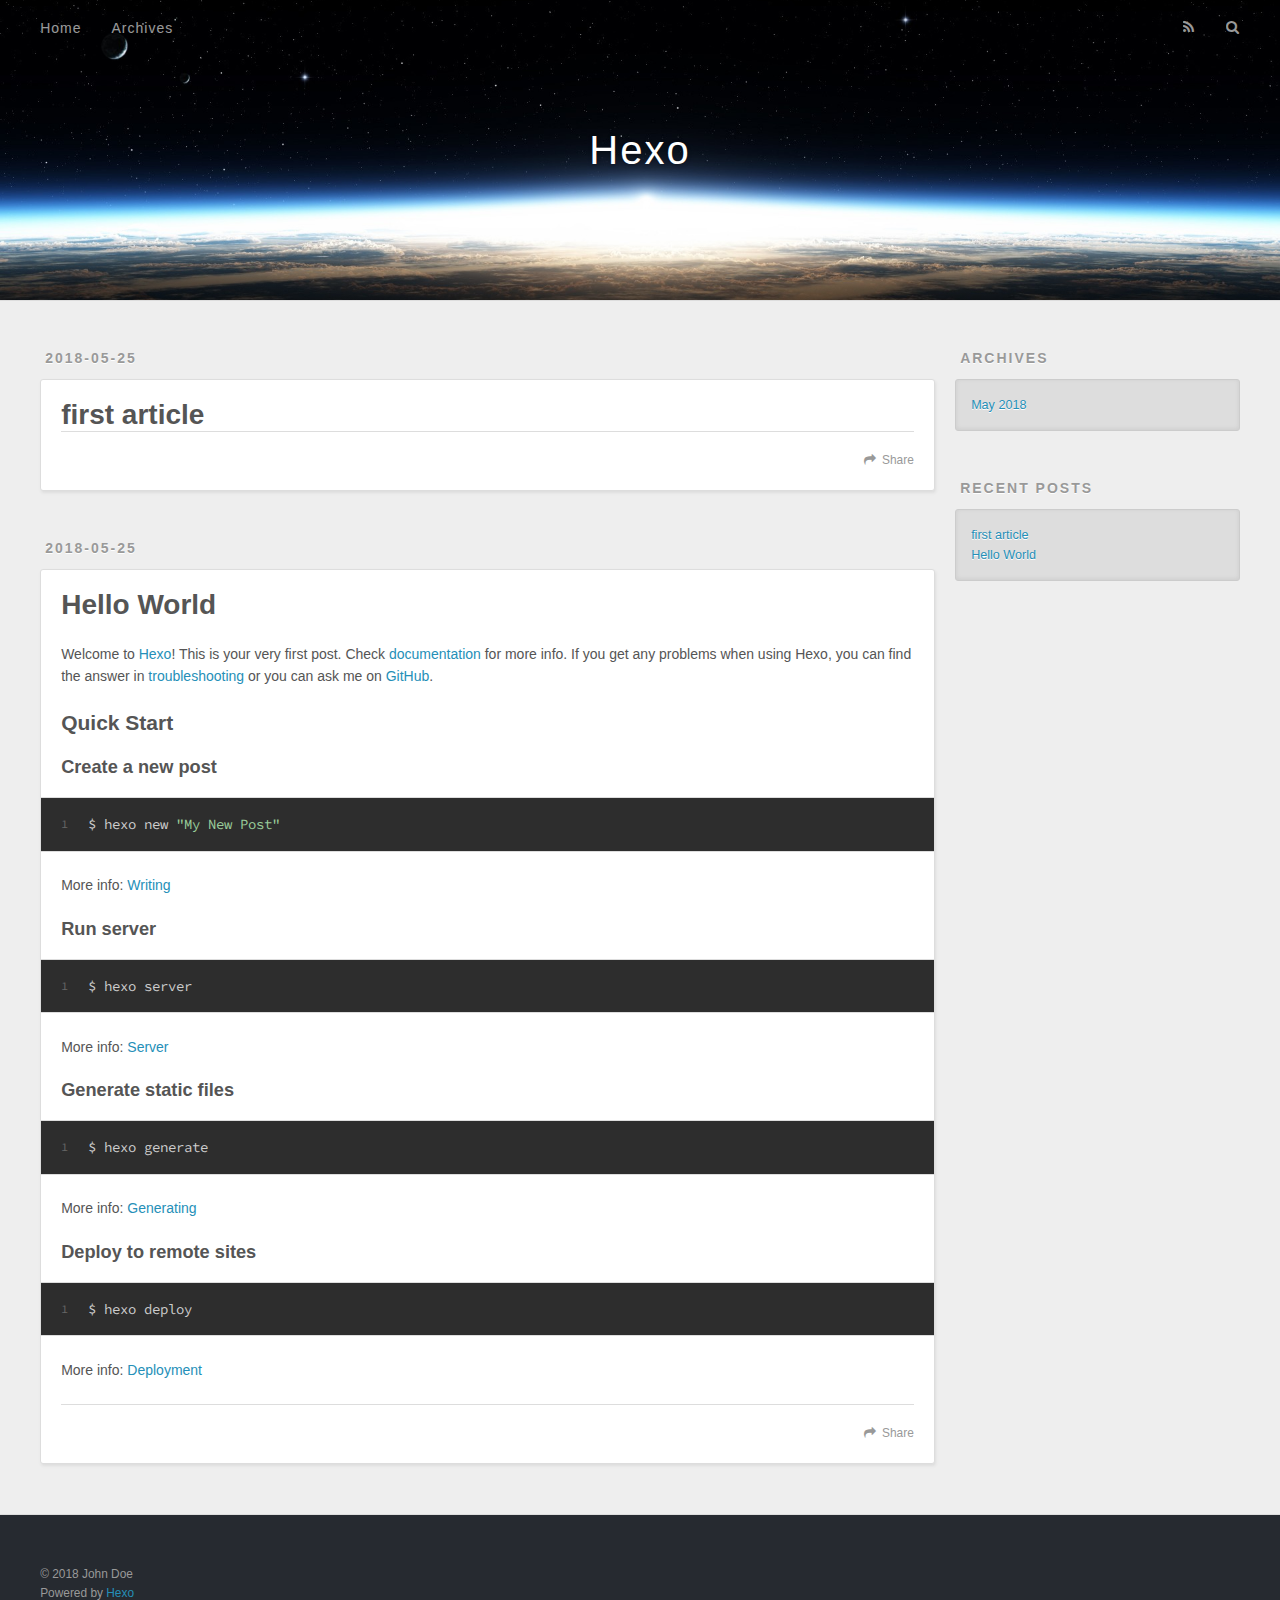
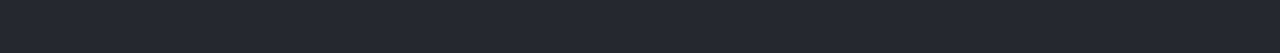
==== index.html @ c2b60128 "Site updated: 2018-05-25 22:58:54" ====
<!DOCTYPE html>
<html>
<head>
  <meta charset="utf-8">
  

  
  <title>Hexo</title>
  <meta name="viewport" content="width=device-width, initial-scale=1, maximum-scale=1">
  <meta property="og:type" content="website">
<meta property="og:title" content="Hexo">
<meta property="og:url" content="http://yoursite.com/index.html">
<meta property="og:site_name" content="Hexo">
<meta property="og:locale" content="default">
<meta name="twitter:card" content="summary">
<meta name="twitter:title" content="Hexo">
  
    <link rel="alternate" href="/atom.xml" title="Hexo" type="application/atom+xml">
  
  
    <link rel="icon" href="/favicon.png">
  
  
    <link href="//fonts.googleapis.com/css?family=Source+Code+Pro" rel="stylesheet" type="text/css">
  
  <link rel="stylesheet" href="/css/style.css">
</head>

<body>
  <div id="container">
    <div id="wrap">
      <header id="header">
  <div id="banner"></div>
  <div id="header-outer" class="outer">
    <div id="header-title" class="inner">
      <h1 id="logo-wrap">
        <a href="/" id="logo">Hexo</a>
      </h1>
      
    </div>
    <div id="header-inner" class="inner">
      <nav id="main-nav">
        <a id="main-nav-toggle" class="nav-icon"></a>
        
          <a class="main-nav-link" href="/">Home</a>
        
          <a class="main-nav-link" href="/archives">Archives</a>
        
      </nav>
      <nav id="sub-nav">
        
          <a id="nav-rss-link" class="nav-icon" href="/atom.xml" title="RSS Feed"></a>
        
        <a id="nav-search-btn" class="nav-icon" title="Search"></a>
      </nav>
      <div id="search-form-wrap">
        <form action="//google.com/search" method="get" accept-charset="UTF-8" class="search-form"><input type="search" name="q" class="search-form-input" placeholder="Search"><button type="submit" class="search-form-submit">&#xF002;</button><input type="hidden" name="sitesearch" value="http://yoursite.com"></form>
      </div>
    </div>
  </div>
</header>
      <div class="outer">
        <section id="main">
  
    <article id="post-first-article" class="article article-type-post" itemscope itemprop="blogPost">
  <div class="article-meta">
    <a href="/2018/05/25/first-article/" class="article-date">
  <time datetime="2018-05-25T14:57:15.000Z" itemprop="datePublished">2018-05-25</time>
</a>
    
  </div>
  <div class="article-inner">
    
    
      <header class="article-header">
        
  
    <h1 itemprop="name">
      <a class="article-title" href="/2018/05/25/first-article/">first article</a>
    </h1>
  

      </header>
    
    <div class="article-entry" itemprop="articleBody">
      
        
      
    </div>
    <footer class="article-footer">
      <a data-url="http://yoursite.com/2018/05/25/first-article/" data-id="cjhm3bpcg00000wukyhsgt7xf" class="article-share-link">Share</a>
      
      
    </footer>
  </div>
  
</article>


  
    <article id="post-hello-world" class="article article-type-post" itemscope itemprop="blogPost">
  <div class="article-meta">
    <a href="/2018/05/25/hello-world/" class="article-date">
  <time datetime="2018-05-25T14:36:22.939Z" itemprop="datePublished">2018-05-25</time>
</a>
    
  </div>
  <div class="article-inner">
    
    
      <header class="article-header">
        
  
    <h1 itemprop="name">
      <a class="article-title" href="/2018/05/25/hello-world/">Hello World</a>
    </h1>
  

      </header>
    
    <div class="article-entry" itemprop="articleBody">
      
        <p>Welcome to <a href="https://hexo.io/" target="_blank" rel="noopener">Hexo</a>! This is your very first post. Check <a href="https://hexo.io/docs/" target="_blank" rel="noopener">documentation</a> for more info. If you get any problems when using Hexo, you can find the answer in <a href="https://hexo.io/docs/troubleshooting.html" target="_blank" rel="noopener">troubleshooting</a> or you can ask me on <a href="https://github.com/hexojs/hexo/issues" target="_blank" rel="noopener">GitHub</a>.</p>
<h2 id="Quick-Start"><a href="#Quick-Start" class="headerlink" title="Quick Start"></a>Quick Start</h2><h3 id="Create-a-new-post"><a href="#Create-a-new-post" class="headerlink" title="Create a new post"></a>Create a new post</h3><figure class="highlight bash"><table><tr><td class="gutter"><pre><span class="line">1</span><br></pre></td><td class="code"><pre><span class="line">$ hexo new <span class="string">"My New Post"</span></span><br></pre></td></tr></table></figure>
<p>More info: <a href="https://hexo.io/docs/writing.html" target="_blank" rel="noopener">Writing</a></p>
<h3 id="Run-server"><a href="#Run-server" class="headerlink" title="Run server"></a>Run server</h3><figure class="highlight bash"><table><tr><td class="gutter"><pre><span class="line">1</span><br></pre></td><td class="code"><pre><span class="line">$ hexo server</span><br></pre></td></tr></table></figure>
<p>More info: <a href="https://hexo.io/docs/server.html" target="_blank" rel="noopener">Server</a></p>
<h3 id="Generate-static-files"><a href="#Generate-static-files" class="headerlink" title="Generate static files"></a>Generate static files</h3><figure class="highlight bash"><table><tr><td class="gutter"><pre><span class="line">1</span><br></pre></td><td class="code"><pre><span class="line">$ hexo generate</span><br></pre></td></tr></table></figure>
<p>More info: <a href="https://hexo.io/docs/generating.html" target="_blank" rel="noopener">Generating</a></p>
<h3 id="Deploy-to-remote-sites"><a href="#Deploy-to-remote-sites" class="headerlink" title="Deploy to remote sites"></a>Deploy to remote sites</h3><figure class="highlight bash"><table><tr><td class="gutter"><pre><span class="line">1</span><br></pre></td><td class="code"><pre><span class="line">$ hexo deploy</span><br></pre></td></tr></table></figure>
<p>More info: <a href="https://hexo.io/docs/deployment.html" target="_blank" rel="noopener">Deployment</a></p>

      
    </div>
    <footer class="article-footer">
      <a data-url="http://yoursite.com/2018/05/25/hello-world/" data-id="cjhm3bpcl00010wukua0jaswc" class="article-share-link">Share</a>
      
      
    </footer>
  </div>
  
</article>


  


</section>
        
          <aside id="sidebar">
  
    

  
    

  
    
  
    
  <div class="widget-wrap">
    <h3 class="widget-title">Archives</h3>
    <div class="widget">
      <ul class="archive-list"><li class="archive-list-item"><a class="archive-list-link" href="/archives/2018/05/">May 2018</a></li></ul>
    </div>
  </div>


  
    
  <div class="widget-wrap">
    <h3 class="widget-title">Recent Posts</h3>
    <div class="widget">
      <ul>
        
          <li>
            <a href="/2018/05/25/first-article/">first article</a>
          </li>
        
          <li>
            <a href="/2018/05/25/hello-world/">Hello World</a>
          </li>
        
      </ul>
    </div>
  </div>

  
</aside>
        
      </div>
      <footer id="footer">
  
  <div class="outer">
    <div id="footer-info" class="inner">
      &copy; 2018 John Doe<br>
      Powered by <a href="http://hexo.io/" target="_blank">Hexo</a>
    </div>
  </div>
</footer>
    </div>
    <nav id="mobile-nav">
  
    <a href="/" class="mobile-nav-link">Home</a>
  
    <a href="/archives" class="mobile-nav-link">Archives</a>
  
</nav>
    

<script src="//ajax.googleapis.com/ajax/libs/jquery/2.0.3/jquery.min.js"></script>


  <link rel="stylesheet" href="/fancybox/jquery.fancybox.css">
  <script src="/fancybox/jquery.fancybox.pack.js"></script>


<script src="/js/script.js"></script>



  </div>
</body>
</html>
---- css/style.css ----
body {
  width: 100%;
}
body:before,
body:after {
  content: "";
  display: table;
}
body:after {
  clear: both;
}
html,
body,
div,
span,
applet,
object,
iframe,
h1,
h2,
h3,
h4,
h5,
h6,
p,
blockquote,
pre,
a,
abbr,
acronym,
address,
big,
cite,
code,
del,
dfn,
em,
img,
ins,
kbd,
q,
s,
samp,
small,
strike,
strong,
sub,
sup,
tt,
var,
dl,
dt,
dd,
ol,
ul,
li,
fieldset,
form,
label,
legend,
table,
caption,
tbody,
tfoot,
thead,
tr,
th,
td {
  margin: 0;
  padding: 0;
  border: 0;
  outline: 0;
  font-weight: inherit;
  font-style: inherit;
  font-family: inherit;
  font-size: 100%;
  vertical-align: baseline;
}
body {
  line-height: 1;
  color: #000;
  background: #fff;
}
ol,
ul {
  list-style: none;
}
table {
  border-collapse: separate;
  border-spacing: 0;
  vertical-align: middle;
}
caption,
th,
td {
  text-align: left;
  font-weight: normal;
  vertical-align: middle;
}
a img {
  border: none;
}
input,
button {
  margin: 0;
  padding: 0;
}
input::-moz-focus-inner,
button::-moz-focus-inner {
  border: 0;
  padding: 0;
}
@font-face {
  font-family: FontAwesome;
  font-style: normal;
  font-weight: normal;
  src: url("fonts/fontawesome-webfont.eot?v=#4.0.3");
  src: url("fonts/fontawesome-webfont.eot?#iefix&v=#4.0.3") format("embedded-opentype"), url("fonts/fontawesome-webfont.woff?v=#4.0.3") format("woff"), url("fonts/fontawesome-webfont.ttf?v=#4.0.3") format("truetype"), url("fonts/fontawesome-webfont.svg#fontawesomeregular?v=#4.0.3") format("svg");
}
html,
body,
#container {
  height: 100%;
}
body {
  background: #eee;
  font: 14px -apple-system, BlinkMacSystemFont, "Segoe UI", "Roboto", "Oxygen", "Ubuntu", "Cantarell", "Fira Sans", "Droid Sans", "Helvetica Neue", sans-serif;
  -webkit-text-size-adjust: 100%;
}
.outer {
  max-width: 1220px;
  margin: 0 auto;
  padding: 0 20px;
}
.outer:before,
.outer:after {
  content: "";
  display: table;
}
.outer:after {
  clear: both;
}
.inner {
  display: inline;
  float: left;
  width: 98.33333333333333%;
  margin: 0 0.833333333333333%;
}
.left,
.alignleft {
  float: left;
}
.right,
.alignright {
  float: right;
}
.clear {
  clear: both;
}
#container {
  position: relative;
}
.mobile-nav-on {
  overflow: hidden;
}
#wrap {
  height: 100%;
  width: 100%;
  position: absolute;
  top: 0;
  left: 0;
  -webkit-transition: 0.2s ease-out;
  -moz-transition: 0.2s ease-out;
  -ms-transition: 0.2s ease-out;
  transition: 0.2s ease-out;
  z-index: 1;
  background: #eee;
}
.mobile-nav-on #wrap {
  left: 280px;
}
@media screen and (min-width: 768px) {
  #main {
    display: inline;
    float: left;
    width: 73.33333333333333%;
    margin: 0 0.833333333333333%;
  }
}
.article-date,
.article-category-link,
.archive-year,
.widget-title {
  text-decoration: none;
  text-transform: uppercase;
  letter-spacing: 2px;
  color: #999;
  margin-bottom: 1em;
  margin-left: 5px;
  line-height: 1em;
  text-shadow: 0 1px #fff;
  font-weight: bold;
}
.article-inner,
.archive-article-inner {
  background: #fff;
  -webkit-box-shadow: 1px 2px 3px #ddd;
  box-shadow: 1px 2px 3px #ddd;
  border: 1px solid #ddd;
  border-radius: 3px;
}
.article-entry h1,
.widget h1 {
  font-size: 2em;
}
.article-entry h2,
.widget h2 {
  font-size: 1.5em;
}
.article-entry h3,
.widget h3 {
  font-size: 1.3em;
}
.article-entry h4,
.widget h4 {
  font-size: 1.2em;
}
.article-entry h5,
.widget h5 {
  font-size: 1em;
}
.article-entry h6,
.widget h6 {
  font-size: 1em;
  color: #999;
}
.article-entry hr,
.widget hr {
  border: 1px dashed #ddd;
}
.article-entry strong,
.widget strong {
  font-weight: bold;
}
.article-entry em,
.widget em,
.article-entry cite,
.widget cite {
  font-style: italic;
}
.article-entry sup,
.widget sup,
.article-entry sub,
.widget sub {
  font-size: 0.75em;
  line-height: 0;
  position: relative;
  vertical-align: baseline;
}
.article-entry sup,
.widget sup {
  top: -0.5em;
}
.article-entry sub,
.widget sub {
  bottom: -0.2em;
}
.article-entry small,
.widget small {
  font-size: 0.85em;
}
.article-entry acronym,
.widget acronym,
.article-entry abbr,
.widget abbr {
  border-bottom: 1px dotted;
}
.article-entry ul,
.widget ul,
.article-entry ol,
.widget ol,
.article-entry dl,
.widget dl {
  margin: 0 20px;
  line-height: 1.6em;
}
.article-entry ul ul,
.widget ul ul,
.article-entry ol ul,
.widget ol ul,
.article-entry ul ol,
.widget ul ol,
.article-entry ol ol,
.widget ol ol {
  margin-top: 0;
  margin-bottom: 0;
}
.article-entry ul,
.widget ul {
  list-style: disc;
}
.article-entry ol,
.widget ol {
  list-style: decimal;
}
.article-entry dt,
.widget dt {
  font-weight: bold;
}
#header {
  height: 300px;
  position: relative;
  border-bottom: 1px solid #ddd;
}
#header:before,
#header:after {
  content: "";
  position: absolute;
  left: 0;
  right: 0;
  height: 40px;
}
#header:before {
  top: 0;
  background: -webkit-linear-gradient(rgba(0,0,0,0.2), transparent);
  background: -moz-linear-gradient(rgba(0,0,0,0.2), transparent);
  background: -ms-linear-gradient(rgba(0,0,0,0.2), transparent);
  background: linear-gradient(rgba(0,0,0,0.2), transparent);
}
#header:after {
  bottom: 0;
  background: -webkit-linear-gradient(transparent, rgba(0,0,0,0.2));
  background: -moz-linear-gradient(transparent, rgba(0,0,0,0.2));
  background: -ms-linear-gradient(transparent, rgba(0,0,0,0.2));
  background: linear-gradient(transparent, rgba(0,0,0,0.2));
}
#header-outer {
  height: 100%;
  position: relative;
}
#header-inner {
  position: relative;
  overflow: hidden;
}
#banner {
  position: absolute;
  top: 0;
  left: 0;
  width: 100%;
  height: 100%;
  background: url("images/banner.jpg") center #000;
  -webkit-background-size: cover;
  -moz-background-size: cover;
  background-size: cover;
  z-index: -1;
}
#header-title {
  text-align: center;
  height: 40px;
  position: absolute;
  top: 50%;
  left: 0;
  margin-top: -20px;
}
#logo,
#subtitle {
  text-decoration: none;
  color: #fff;
  font-weight: 300;
  text-shadow: 0 1px 4px rgba(0,0,0,0.3);
}
#logo {
  font-size: 40px;
  line-height: 40px;
  letter-spacing: 2px;
}
#subtitle {
  font-size: 16px;
  line-height: 16px;
  letter-spacing: 1px;
}
#subtitle-wrap {
  margin-top: 16px;
}
#main-nav {
  float: left;
  margin-left: -15px;
}
.nav-icon,
.main-nav-link {
  float: left;
  color: #fff;
  opacity: 0.6;
  text-decoration: none;
  text-shadow: 0 1px rgba(0,0,0,0.2);
  -webkit-transition: opacity 0.2s;
  -moz-transition: opacity 0.2s;
  -ms-transition: opacity 0.2s;
  transition: opacity 0.2s;
  display: block;
  padding: 20px 15px;
}
.nav-icon:hover,
.main-nav-link:hover {
  opacity: 1;
}
.nav-icon {
  font-family: FontAwesome;
  text-align: center;
  font-size: 14px;
  width: 14px;
  height: 14px;
  padding: 20px 15px;
  position: relative;
  cursor: pointer;
}
.main-nav-link {
  font-weight: 300;
  letter-spacing: 1px;
}
@media screen and (max-width: 479px) {
  .main-nav-link {
    display: none;
  }
}
#main-nav-toggle {
  display: none;
}
#main-nav-toggle:before {
  content: "\f0c9";
}
@media screen and (max-width: 479px) {
  #main-nav-toggle {
    display: block;
  }
}
#sub-nav {
  float: right;
  margin-right: -15px;
}
#nav-rss-link:before {
  content: "\f09e";
}
#nav-search-btn:before {
  content: "\f002";
}
#search-form-wrap {
  position: absolute;
  top: 15px;
  width: 150px;
  height: 30px;
  right: -150px;
  opacity: 0;
  -webkit-transition: 0.2s ease-out;
  -moz-transition: 0.2s ease-out;
  -ms-transition: 0.2s ease-out;
  transition: 0.2s ease-out;
}
#search-form-wrap.on {
  opacity: 1;
  right: 0;
}
@media screen and (max-width: 479px) {
  #search-form-wrap {
    width: 100%;
    right: -100%;
  }
}
.search-form {
  position: absolute;
  top: 0;
  left: 0;
  right: 0;
  background: #fff;
  padding: 5px 15px;
  border-radius: 15px;
  -webkit-box-shadow: 0 0 10px rgba(0,0,0,0.3);
  box-shadow: 0 0 10px rgba(0,0,0,0.3);
}
.search-form-input {
  border: none;
  background: none;
  color: #555;
  width: 100%;
  font: 13px -apple-system, BlinkMacSystemFont, "Segoe UI", "Roboto", "Oxygen", "Ubuntu", "Cantarell", "Fira Sans", "Droid Sans", "Helvetica Neue", sans-serif;
  outline: none;
}
.search-form-input::-webkit-search-results-decoration,
.search-form-input::-webkit-search-cancel-button {
  -webkit-appearance: none;
}
.search-form-submit {
  position: absolute;
  top: 50%;
  right: 10px;
  margin-top: -7px;
  font: 13px FontAwesome;
  border: none;
  background: none;
  color: #bbb;
  cursor: pointer;
}
.search-form-submit:hover,
.search-form-submit:focus {
  color: #777;
}
.article {
  margin: 50px 0;
}
.article-inner {
  overflow: hidden;
}
.article-meta:before,
.article-meta:after {
  content: "";
  display: table;
}
.article-meta:after {
  clear: both;
}
.article-date {
  float: left;
}
.article-category {
  float: left;
  line-height: 1em;
  color: #ccc;
  text-shadow: 0 1px #fff;
  margin-left: 8px;
}
.article-category:before {
  content: "\2022";
}
.article-category-link {
  margin: 0 12px 1em;
}
.article-header {
  padding: 20px 20px 0;
}
.article-title {
  text-decoration: none;
  font-size: 2em;
  font-weight: bold;
  color: #555;
  line-height: 1.1em;
  -webkit-transition: color 0.2s;
  -moz-transition: color 0.2s;
  -ms-transition: color 0.2s;
  transition: color 0.2s;
}
a.article-title:hover {
  color: #258fb8;
}
.article-entry {
  color: #555;
  padding: 0 20px;
}
.article-entry:before,
.article-entry:after {
  content: "";
  display: table;
}
.article-entry:after {
  clear: both;
}
.article-entry p,
.article-entry table {
  line-height: 1.6em;
  margin: 1.6em 0;
}
.article-entry h1,
.article-entry h2,
.article-entry h3,
.article-entry h4,
.article-entry h5,
.article-entry h6 {
  font-weight: bold;
}
.article-entry h1,
.article-entry h2,
.article-entry h3,
.article-entry h4,
.article-entry h5,
.article-entry h6 {
  line-height: 1.1em;
  margin: 1.1em 0;
}
.article-entry a {
  color: #258fb8;
  text-decoration: none;
}
.article-entry a:hover {
  text-decoration: underline;
}
.article-entry ul,
.article-entry ol,
.article-entry dl {
  margin-top: 1.6em;
  margin-bottom: 1.6em;
}
.article-entry img,
.article-entry video {
  max-width: 100%;
  height: auto;
  display: block;
  margin: auto;
}
.article-entry iframe {
  border: none;
}
.article-entry table {
  width: 100%;
  border-collapse: collapse;
  border-spacing: 0;
}
.article-entry th {
  font-weight: bold;
  border-bottom: 3px solid #ddd;
  padding-bottom: 0.5em;
}
.article-entry td {
  border-bottom: 1px solid #ddd;
  padding: 10px 0;
}
.article-entry blockquote {
  font-family: Georgia, "Times New Roman", serif;
  font-size: 1.4em;
  margin: 1.6em 20px;
  text-align: center;
}
.article-entry blockquote footer {
  font-size: 14px;
  margin: 1.6em 0;
  font-family: -apple-system, BlinkMacSystemFont, "Segoe UI", "Roboto", "Oxygen", "Ubuntu", "Cantarell", "Fira Sans", "Droid Sans", "Helvetica Neue", sans-serif;
}
.article-entry blockquote footer cite:before {
  content: "—";
  padding: 0 0.5em;
}
.article-entry .pullquote {
  text-align: left;
  width: 45%;
  margin: 0;
}
.article-entry .pullquote.left {
  margin-left: 0.5em;
  margin-right: 1em;
}
.article-entry .pullquote.right {
  margin-right: 0.5em;
  margin-left: 1em;
}
.article-entry .caption {
  color: #999;
  display: block;
  font-size: 0.9em;
  margin-top: 0.5em;
  position: relative;
  text-align: center;
}
.article-entry .video-container {
  position: relative;
  padding-top: 56.25%;
  height: 0;
  overflow: hidden;
}
.article-entry .video-container iframe,
.article-entry .video-container object,
.article-entry .video-container embed {
  position: absolute;
  top: 0;
  left: 0;
  width: 100%;
  height: 100%;
  margin-top: 0;
}
.article-more-link a {
  display: inline-block;
  line-height: 1em;
  padding: 6px 15px;
  border-radius: 15px;
  background: #eee;
  color: #999;
  text-shadow: 0 1px #fff;
  text-decoration: none;
}
.article-more-link a:hover {
  background: #258fb8;
  color: #fff;
  text-decoration: none;
  text-shadow: 0 1px #1e7293;
}
.article-footer {
  font-size: 0.85em;
  line-height: 1.6em;
  border-top: 1px solid #ddd;
  padding-top: 1.6em;
  margin: 0 20px 20px;
}
.article-footer:before,
.article-footer:after {
  content: "";
  display: table;
}
.article-footer:after {
  clear: both;
}
.article-footer a {
  color: #999;
  text-decoration: none;
}
.article-footer a:hover {
  color: #555;
}
.article-tag-list-item {
  float: left;
  margin-right: 10px;
}
.article-tag-list-link:before {
  content: "#";
}
.article-comment-link {
  float: right;
}
.article-comment-link:before {
  content: "\f075";
  font-family: FontAwesome;
  padding-right: 8px;
}
.article-share-link {
  cursor: pointer;
  float: right;
  margin-left: 20px;
}
.article-share-link:before {
  content: "\f064";
  font-family: FontAwesome;
  padding-right: 6px;
}
#article-nav {
  position: relative;
}
#article-nav:before,
#article-nav:after {
  content: "";
  display: table;
}
#article-nav:after {
  clear: both;
}
@media screen and (min-width: 768px) {
  #article-nav {
    margin: 50px 0;
  }
  #article-nav:before {
    width: 8px;
    height: 8px;
    position: absolute;
    top: 50%;
    left: 50%;
    margin-top: -4px;
    margin-left: -4px;
    content: "";
    border-radius: 50%;
    background: #ddd;
    -webkit-box-shadow: 0 1px 2px #fff;
    box-shadow: 0 1px 2px #fff;
  }
}
.article-nav-link-wrap {
  text-decoration: none;
  text-shadow: 0 1px #fff;
  color: #999;
  -webkit-box-sizing: border-box;
  -moz-box-sizing: border-box;
  box-sizing: border-box;
  margin-top: 50px;
  text-align: center;
  display: block;
}
.article-nav-link-wrap:hover {
  color: #555;
}
@media screen and (min-width: 768px) {
  .article-nav-link-wrap {
    width: 50%;
    margin-top: 0;
  }
}
@media screen and (min-width: 768px) {
  #article-nav-newer {
    float: left;
    text-align: right;
    padding-right: 20px;
  }
}
@media screen and (min-width: 768px) {
  #article-nav-older {
    float: right;
    text-align: left;
    padding-left: 20px;
  }
}
.article-nav-caption {
  text-transform: uppercase;
  letter-spacing: 2px;
  color: #ddd;
  line-height: 1em;
  font-weight: bold;
}
#article-nav-newer .article-nav-caption {
  margin-right: -2px;
}
.article-nav-title {
  font-size: 0.85em;
  line-height: 1.6em;
  margin-top: 0.5em;
}
.article-share-box {
  position: absolute;
  display: none;
  background: #fff;
  -webkit-box-shadow: 1px 2px 10px rgba(0,0,0,0.2);
  box-shadow: 1px 2px 10px rgba(0,0,0,0.2);
  border-radius: 3px;
  margin-left: -145px;
  overflow: hidden;
  z-index: 1;
}
.article-share-box.on {
  display: block;
}
.article-share-input {
  width: 100%;
  background: none;
  -webkit-box-sizing: border-box;
  -moz-box-sizing: border-box;
  box-sizing: border-box;
  font: 14px -apple-system, BlinkMacSystemFont, "Segoe UI", "Roboto", "Oxygen", "Ubuntu", "Cantarell", "Fira Sans", "Droid Sans", "Helvetica Neue", sans-serif;
  padding: 0 15px;
  color: #555;
  outline: none;
  border: 1px solid #ddd;
  border-radius: 3px 3px 0 0;
  height: 36px;
  line-height: 36px;
}
.article-share-links {
  background: #eee;
}
.article-share-links:before,
.article-share-links:after {
  content: "";
  display: table;
}
.article-share-links:after {
  clear: both;
}
.article-share-twitter,
.article-share-facebook,
.article-share-pinterest,
.article-share-google {
  width: 50px;
  height: 36px;
  display: block;
  float: left;
  position: relative;
  color: #999;
  text-shadow: 0 1px #fff;
}
.article-share-twitter:before,
.article-share-facebook:before,
.article-share-pinterest:before,
.article-share-google:before {
  font-size: 20px;
  font-family: FontAwesome;
  width: 20px;
  height: 20px;
  position: absolute;
  top: 50%;
  left: 50%;
  margin-top: -10px;
  margin-left: -10px;
  text-align: center;
}
.article-share-twitter:hover,
.article-share-facebook:hover,
.article-share-pinterest:hover,
.article-share-google:hover {
  color: #fff;
}
.article-share-twitter:before {
  content: "\f099";
}
.article-share-twitter:hover {
  background: #00aced;
  text-shadow: 0 1px #008abe;
}
.article-share-facebook:before {
  content: "\f09a";
}
.article-share-facebook:hover {
  background: #3b5998;
  text-shadow: 0 1px #2f477a;
}
.article-share-pinterest:before {
  content: "\f0d2";
}
.article-share-pinterest:hover {
  background: #cb2027;
  text-shadow: 0 1px #a21a1f;
}
.article-share-google:before {
  content: "\f0d5";
}
.article-share-google:hover {
  background: #dd4b39;
  text-shadow: 0 1px #be3221;
}
.article-gallery {
  background: #000;
  position: relative;
}
.article-gallery-photos {
  position: relative;
  overflow: hidden;
}
.article-gallery-img {
  display: none;
  max-width: 100%;
}
.article-gallery-img:first-child {
  display: block;
}
.article-gallery-img.loaded {
  position: absolute;
  display: block;
}
.article-gallery-img img {
  display: block;
  max-width: 100%;
  margin: 0 auto;
}
#comments {
  background: #fff;
  -webkit-box-shadow: 1px 2px 3px #ddd;
  box-shadow: 1px 2px 3px #ddd;
  padding: 20px;
  border: 1px solid #ddd;
  border-radius: 3px;
  margin: 50px 0;
}
#comments a {
  color: #258fb8;
}
.archives-wrap {
  margin: 50px 0;
}
.archives:before,
.archives:after {
  content: "";
  display: table;
}
.archives:after {
  clear: both;
}
.archive-year-wrap {
  margin-bottom: 1em;
}
.archives {
  -webkit-column-gap: 10px;
  -moz-column-gap: 10px;
  column-gap: 10px;
}
@media screen and (min-width: 480px) and (max-width: 767px) {
  .archives {
    -webkit-column-count: 2;
    -moz-column-count: 2;
    column-count: 2;
  }
}
@media screen and (min-width: 768px) {
  .archives {
    -webkit-column-count: 3;
    -moz-column-count: 3;
    column-count: 3;
  }
}
.archive-article {
  -webkit-column-break-inside: avoid;
  page-break-inside: avoid;
  overflow: hidden;
  break-inside: avoid-column;
}
.archive-article-inner {
  padding: 10px;
  margin-bottom: 15px;
}
.archive-article-title {
  text-decoration: none;
  font-weight: bold;
  color: #555;
  -webkit-transition: color 0.2s;
  -moz-transition: color 0.2s;
  -ms-transition: color 0.2s;
  transition: color 0.2s;
  line-height: 1.6em;
}
.archive-article-title:hover {
  color: #258fb8;
}
.archive-article-footer {
  margin-top: 1em;
}
.archive-article-date {
  color: #999;
  text-decoration: none;
  font-size: 0.85em;
  line-height: 1em;
  margin-bottom: 0.5em;
  display: block;
}
#page-nav {
  margin: 50px auto;
  background: #fff;
  -webkit-box-shadow: 1px 2px 3px #ddd;
  box-shadow: 1px 2px 3px #ddd;
  border: 1px solid #ddd;
  border-radius: 3px;
  text-align: center;
  color: #999;
  overflow: hidden;
}
#page-nav:before,
#page-nav:after {
  content: "";
  display: table;
}
#page-nav:after {
  clear: both;
}
#page-nav a,
#page-nav span {
  padding: 10px 20px;
  line-height: 1;
  height: 2ex;
}
#page-nav a {
  color: #999;
  text-decoration: none;
}
#page-nav a:hover {
  background: #999;
  color: #fff;
}
#page-nav .prev {
  float: left;
}
#page-nav .next {
  float: right;
}
#page-nav .page-number {
  display: inline-block;
}
@media screen and (max-width: 479px) {
  #page-nav .page-number {
    display: none;
  }
}
#page-nav .current {
  color: #555;
  font-weight: bold;
}
#page-nav .space {
  color: #ddd;
}
#footer {
  background: #262a30;
  padding: 50px 0;
  border-top: 1px solid #ddd;
  color: #999;
}
#footer a {
  color: #258fb8;
  text-decoration: none;
}
#footer a:hover {
  text-decoration: underline;
}
#footer-info {
  line-height: 1.6em;
  font-size: 0.85em;
}
.article-entry pre,
.article-entry .highlight {
  background: #2d2d2d;
  margin: 0 -20px;
  padding: 15px 20px;
  border-style: solid;
  border-color: #ddd;
  border-width: 1px 0;
  overflow: auto;
  color: #ccc;
  line-height: 22.400000000000002px;
}
.article-entry .highlight .gutter pre,
.article-entry .gist .gist-file .gist-data .line-numbers {
  color: #666;
  font-size: 0.85em;
}
.article-entry pre,
.article-entry code {
  font-family: "Source Code Pro", Consolas, Monaco, Menlo, Consolas, monospace;
}
.article-entry code {
  background: #eee;
  text-shadow: 0 1px #fff;
  padding: 0 0.3em;
}
.article-entry pre code {
  background: none;
  text-shadow: none;
  padding: 0;
}
.article-entry .highlight pre {
  border: none;
  margin: 0;
  padding: 0;
}
.article-entry .highlight table {
  margin: 0;
  width: auto;
}
.article-entry .highlight td {
  border: none;
  padding: 0;
}
.article-entry .highlight figcaption {
  font-size: 0.85em;
  color: #999;
  line-height: 1em;
  margin-bottom: 1em;
}
.article-entry .highlight figcaption:before,
.article-entry .highlight figcaption:after {
  content: "";
  display: table;
}
.article-entry .highlight figcaption:after {
  clear: both;
}
.article-entry .highlight figcaption a {
  float: right;
}
.article-entry .highlight .gutter pre {
  text-align: right;
  padding-right: 20px;
}
.article-entry .highlight .line {
  height: 22.400000000000002px;
}
.article-entry .highlight .line.marked {
  background: #515151;
}
.article-entry .gist {
  margin: 0 -20px;
  border-style: solid;
  border-color: #ddd;
  border-width: 1px 0;
  background: #2d2d2d;
  padding: 15px 20px 15px 0;
}
.article-entry .gist .gist-file {
  border: none;
  font-family: "Source Code Pro", Consolas, Monaco, Menlo, Consolas, monospace;
  margin: 0;
}
.article-entry .gist .gist-file .gist-data {
  background: none;
  border: none;
}
.article-entry .gist .gist-file .gist-data .line-numbers {
  background: none;
  border: none;
  padding: 0 20px 0 0;
}
.article-entry .gist .gist-file .gist-data .line-data {
  padding: 0 !important;
}
.article-entry .gist .gist-file .highlight {
  margin: 0;
  padding: 0;
  border: none;
}
.article-entry .gist .gist-file .gist-meta {
  background: #2d2d2d;
  color: #999;
  font: 0.85em -apple-system, BlinkMacSystemFont, "Segoe UI", "Roboto", "Oxygen", "Ubuntu", "Cantarell", "Fira Sans", "Droid Sans", "Helvetica Neue", sans-serif;
  text-shadow: 0 0;
  padding: 0;
  margin-top: 1em;
  margin-left: 20px;
}
.article-entry .gist .gist-file .gist-meta a {
  color: #258fb8;
  font-weight: normal;
}
.article-entry .gist .gist-file .gist-meta a:hover {
  text-decoration: underline;
}
pre .comment,
pre .title {
  color: #999;
}
pre .variable,
pre .attribute,
pre .tag,
pre .regexp,
pre .ruby .constant,
pre .xml .tag .title,
pre .xml .pi,
pre .xml .doctype,
pre .html .doctype,
pre .css .id,
pre .css .class,
pre .css .pseudo {
  color: #f2777a;
}
pre .number,
pre .preprocessor,
pre .built_in,
pre .literal,
pre .params,
pre .constant {
  color: #f99157;
}
pre .class,
pre .ruby .class .title,
pre .css .rules .attribute {
  color: #9c9;
}
pre .string,
pre .value,
pre .inheritance,
pre .header,
pre .ruby .symbol,
pre .xml .cdata {
  color: #9c9;
}
pre .css .hexcolor {
  color: #6cc;
}
pre .function,
pre .python .decorator,
pre .python .title,
pre .ruby .function .title,
pre .ruby .title .keyword,
pre .perl .sub,
pre .javascript .title,
pre .coffeescript .title {
  color: #69c;
}
pre .keyword,
pre .javascript .function {
  color: #c9c;
}
@media screen and (max-width: 479px) {
  #mobile-nav {
    position: absolute;
    top: 0;
    left: 0;
    width: 280px;
    height: 100%;
    background: #191919;
    border-right: 1px solid #fff;
  }
}
@media screen and (max-width: 479px) {
  .mobile-nav-link {
    display: block;
    color: #999;
    text-decoration: none;
    padding: 15px 20px;
    font-weight: bold;
  }
  .mobile-nav-link:hover {
    color: #fff;
  }
}
@media screen and (min-width: 768px) {
  #sidebar {
    display: inline;
    float: left;
    width: 23.333333333333332%;
    margin: 0 0.833333333333333%;
  }
}
.widget-wrap {
  margin: 50px 0;
}
.widget {
  color: #777;
  text-shadow: 0 1px #fff;
  background: #ddd;
  -webkit-box-shadow: 0 -1px 4px #ccc inset;
  box-shadow: 0 -1px 4px #ccc inset;
  border: 1px solid #ccc;
  padding: 15px;
  border-radius: 3px;
}
.widget a {
  color: #258fb8;
  text-decoration: none;
}
.widget a:hover {
  text-decoration: underline;
}
.widget ul ul,
.widget ol ul,
.widget dl ul,
.widget ul ol,
.widget ol ol,
.widget dl ol,
.widget ul dl,
.widget ol dl,
.widget dl dl {
  margin-left: 15px;
  list-style: disc;
}
.widget {
  line-height: 1.6em;
  word-wrap: break-word;
  font-size: 0.9em;
}
.widget ul,
.widget ol {
  list-style: none;
  margin: 0;
}
.widget ul ul,
.widget ol ul,
.widget ul ol,
.widget ol ol {
  margin: 0 20px;
}
.widget ul ul,
.widget ol ul {
  list-style: disc;
}
.widget ul ol,
.widget ol ol {
  list-style: decimal;
}
.category-list-count,
.tag-list-count,
.archive-list-count {
  padding-left: 5px;
  color: #999;
  font-size: 0.85em;
}
.category-list-count:before,
.tag-list-count:before,
.archive-list-count:before {
  content: "(";
}
.category-list-count:after,
.tag-list-count:after,
.archive-list-count:after {
  content: ")";
}
.tagcloud a {
  margin-right: 5px;
  display: inline-block;
}
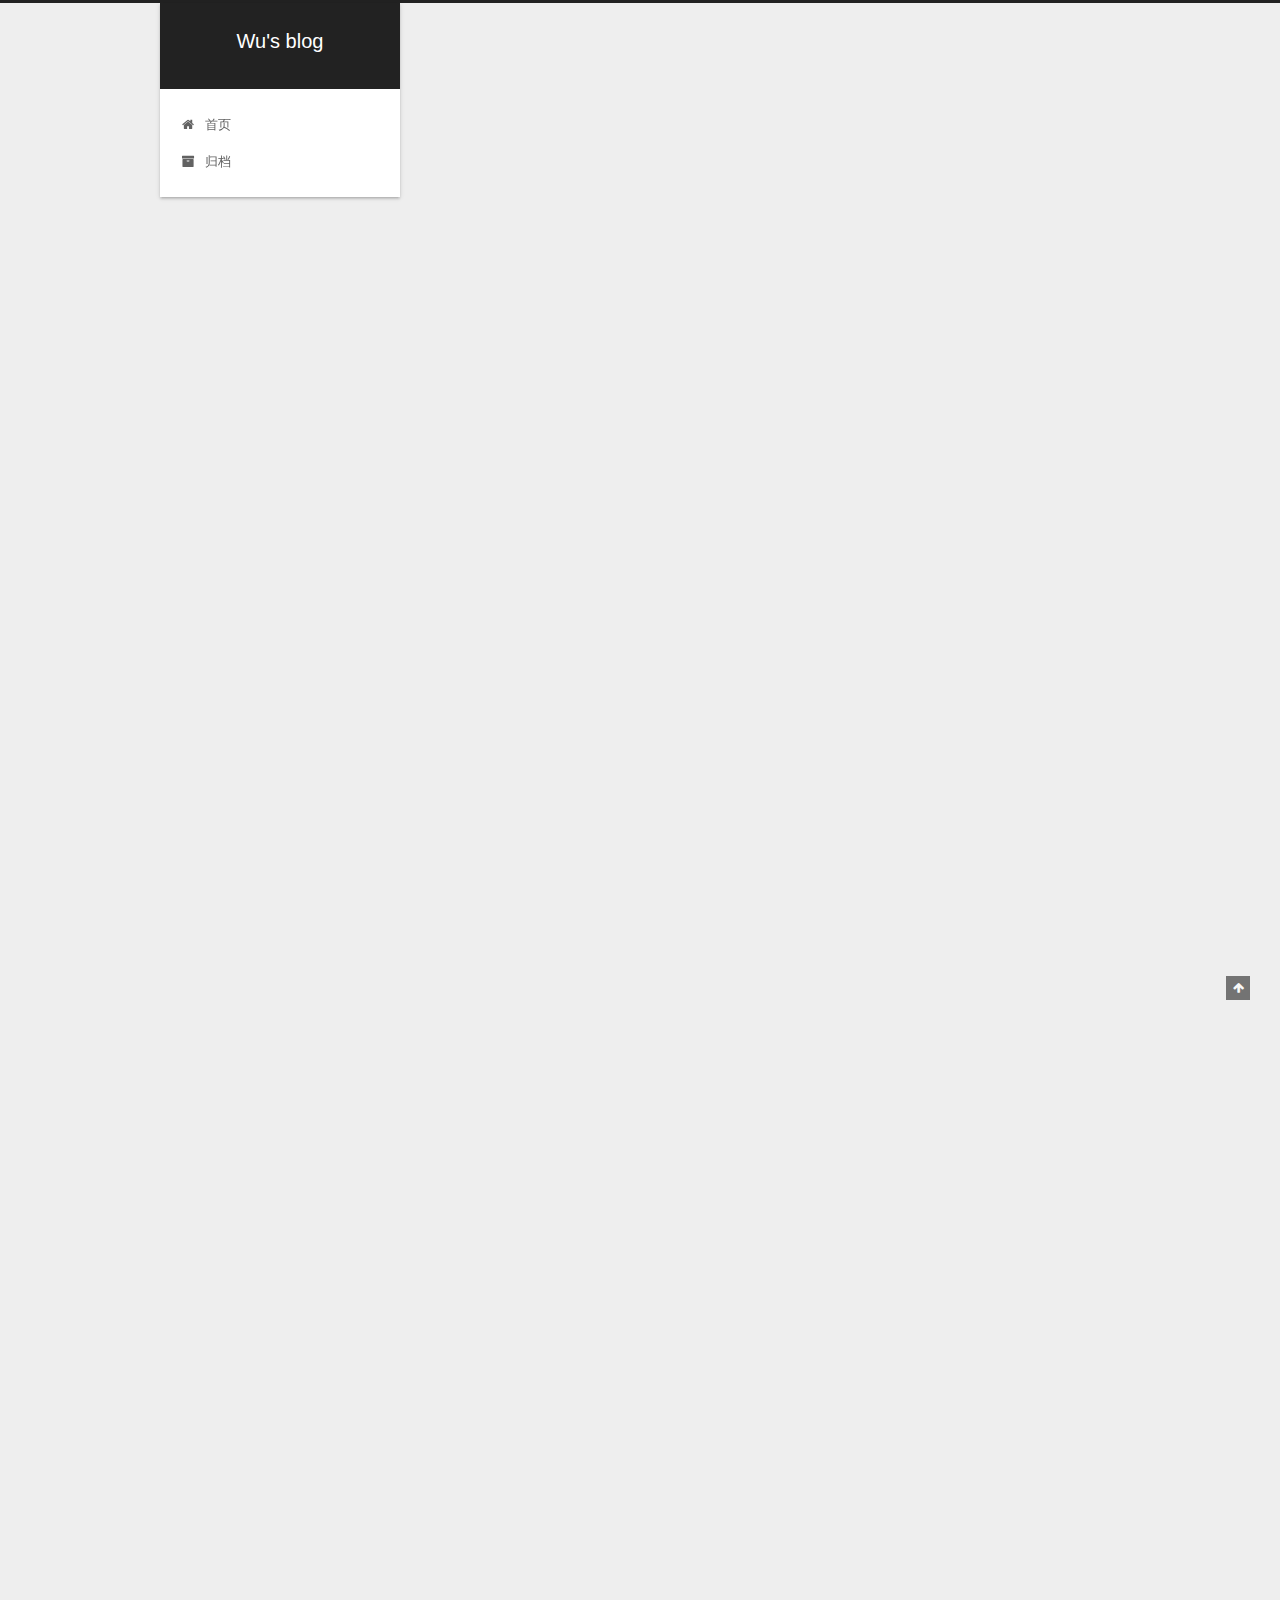
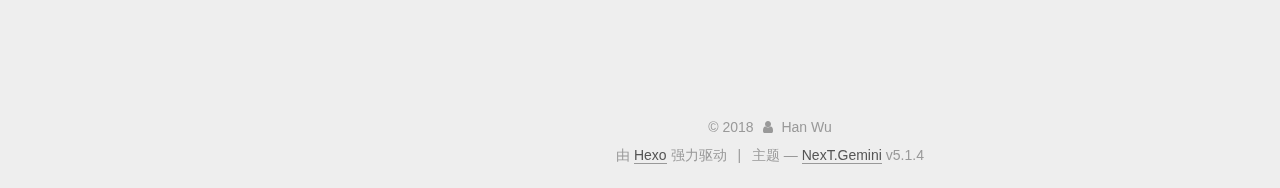
==== commit bc18d87b: "Site updated: 2018-05-29 20:34:27" ====
--- a/index.html
+++ b/index.html
@@ -1,224 +1,757 @@
 <!DOCTYPE html>
-<html>
+
+
+
+  
+
+
+<html class="theme-next gemini use-motion" lang="zh-Hans">
 <head>
-  <meta charset="utf-8">
-  
-
-  
-  <title>Hexo</title>
-  <meta name="viewport" content="width=device-width, initial-scale=1, maximum-scale=1">
-  <meta property="og:type" content="website">
-<meta property="og:title" content="Hexo">
+  <meta charset="UTF-8"/>
+<meta http-equiv="X-UA-Compatible" content="IE=edge" />
+<meta name="viewport" content="width=device-width, initial-scale=1, maximum-scale=1"/>
+<meta name="theme-color" content="#222">
+
+
+
+
+
+
+
+
+
+<meta http-equiv="Cache-Control" content="no-transform" />
+<meta http-equiv="Cache-Control" content="no-siteapp" />
+
+
+
+
+
+
+
+
+
+
+
+
+
+
+
+
+  
+  
+  <link href="/lib/fancybox/source/jquery.fancybox.css?v=2.1.5" rel="stylesheet" type="text/css" />
+
+
+
+
+
+
+
+<link href="/lib/font-awesome/css/font-awesome.min.css?v=4.6.2" rel="stylesheet" type="text/css" />
+
+<link href="/css/main.css?v=5.1.4" rel="stylesheet" type="text/css" />
+
+
+  <link rel="apple-touch-icon" sizes="180x180" href="/images/apple-touch-icon-next.png?v=5.1.4">
+
+
+  <link rel="icon" type="image/png" sizes="32x32" href="/images/favicon-32x32-next.png?v=5.1.4">
+
+
+  <link rel="icon" type="image/png" sizes="16x16" href="/images/favicon-16x16-next.png?v=5.1.4">
+
+
+  <link rel="mask-icon" href="/images/logo.svg?v=5.1.4" color="#222">
+
+
+
+
+
+  <meta name="keywords" content="Hexo, NexT" />
+
+
+
+
+
+
+
+
+
+
+<meta property="og:type" content="website">
+<meta property="og:title" content="Wu&#39;s blog">
 <meta property="og:url" content="http://yoursite.com/index.html">
-<meta property="og:site_name" content="Hexo">
-<meta property="og:locale" content="default">
+<meta property="og:site_name" content="Wu&#39;s blog">
+<meta property="og:locale" content="zh-Hans">
 <meta name="twitter:card" content="summary">
-<meta name="twitter:title" content="Hexo">
-  
-    <link rel="alternate" href="/atom.xml" title="Hexo" type="application/atom+xml">
-  
-  
-    <link rel="icon" href="/favicon.png">
-  
-  
-    <link href="//fonts.googleapis.com/css?family=Source+Code+Pro" rel="stylesheet" type="text/css">
-  
-  <link rel="stylesheet" href="/css/style.css">
+<meta name="twitter:title" content="Wu&#39;s blog">
+
+
+
+<script type="text/javascript" id="hexo.configurations">
+  var NexT = window.NexT || {};
+  var CONFIG = {
+    root: '/',
+    scheme: 'Gemini',
+    version: '5.1.4',
+    sidebar: {"position":"left","display":"post","offset":12,"b2t":false,"scrollpercent":false,"onmobile":false},
+    fancybox: true,
+    tabs: true,
+    motion: {"enable":true,"async":false,"transition":{"post_block":"fadeIn","post_header":"slideDownIn","post_body":"slideDownIn","coll_header":"slideLeftIn","sidebar":"slideUpIn"}},
+    duoshuo: {
+      userId: '0',
+      author: '博主'
+    },
+    algolia: {
+      applicationID: '',
+      apiKey: '',
+      indexName: '',
+      hits: {"per_page":10},
+      labels: {"input_placeholder":"Search for Posts","hits_empty":"We didn't find any results for the search: ${query}","hits_stats":"${hits} results found in ${time} ms"}
+    }
+  };
+</script>
+
+
+
+  <link rel="canonical" href="http://yoursite.com/"/>
+
+
+
+
+
+  <title>Wu's blog</title>
+  
+
+
+
+
+
+
+
+
 </head>
 
-<body>
-  <div id="container">
-    <div id="wrap">
-      <header id="header">
-  <div id="banner"></div>
-  <div id="header-outer" class="outer">
-    <div id="header-title" class="inner">
-      <h1 id="logo-wrap">
-        <a href="/" id="logo">Hexo</a>
-      </h1>
-      
+<body itemscope itemtype="http://schema.org/WebPage" lang="zh-Hans">
+
+  
+  
+    
+  
+
+  <div class="container sidebar-position-left 
+  page-home">
+    <div class="headband"></div>
+
+    <header id="header" class="header" itemscope itemtype="http://schema.org/WPHeader">
+      <div class="header-inner"><div class="site-brand-wrapper">
+  <div class="site-meta ">
+    
+
+    <div class="custom-logo-site-title">
+      <a href="/"  class="brand" rel="start">
+        <span class="logo-line-before"><i></i></span>
+        <span class="site-title">Wu's blog</span>
+        <span class="logo-line-after"><i></i></span>
+      </a>
     </div>
-    <div id="header-inner" class="inner">
-      <nav id="main-nav">
-        <a id="main-nav-toggle" class="nav-icon"></a>
-        
-          <a class="main-nav-link" href="/">Home</a>
-        
-          <a class="main-nav-link" href="/archives">Archives</a>
-        
-      </nav>
-      <nav id="sub-nav">
-        
-          <a id="nav-rss-link" class="nav-icon" href="/atom.xml" title="RSS Feed"></a>
-        
-        <a id="nav-search-btn" class="nav-icon" title="Search"></a>
-      </nav>
-      <div id="search-form-wrap">
-        <form action="//google.com/search" method="get" accept-charset="UTF-8" class="search-form"><input type="search" name="q" class="search-form-input" placeholder="Search"><button type="submit" class="search-form-submit">&#xF002;</button><input type="hidden" name="sitesearch" value="http://yoursite.com"></form>
-      </div>
+      
+        <p class="site-subtitle"></p>
+      
+  </div>
+
+  <div class="site-nav-toggle">
+    <button>
+      <span class="btn-bar"></span>
+      <span class="btn-bar"></span>
+      <span class="btn-bar"></span>
+    </button>
+  </div>
+</div>
+
+<nav class="site-nav">
+  
+
+  
+    <ul id="menu" class="menu">
+      
+        
+        <li class="menu-item menu-item-home">
+          <a href="/" rel="section">
+            
+              <i class="menu-item-icon fa fa-fw fa-home"></i> <br />
+            
+            首页
+          </a>
+        </li>
+      
+        
+        <li class="menu-item menu-item-archives">
+          <a href="/archives/" rel="section">
+            
+              <i class="menu-item-icon fa fa-fw fa-archive"></i> <br />
+            
+            归档
+          </a>
+        </li>
+      
+
+      
+    </ul>
+  
+
+  
+</nav>
+
+
+
+ </div>
+    </header>
+
+    <main id="main" class="main">
+      <div class="main-inner">
+        <div class="content-wrap">
+          <div id="content" class="content">
+            
+  <section id="posts" class="posts-expand">
+    
+      
+
+  
+
+  
+  
+  
+
+  <article class="post post-type-normal" itemscope itemtype="http://schema.org/Article">
+  
+  
+  
+  <div class="post-block">
+    <link itemprop="mainEntityOfPage" href="http://yoursite.com/2018/05/29/prometheus-storage/">
+
+    <span hidden itemprop="author" itemscope itemtype="http://schema.org/Person">
+      <meta itemprop="name" content="Han Wu">
+      <meta itemprop="description" content="">
+      <meta itemprop="image" content="/images/avatar.gif">
+    </span>
+
+    <span hidden itemprop="publisher" itemscope itemtype="http://schema.org/Organization">
+      <meta itemprop="name" content="Wu's blog">
+    </span>
+
+    
+      <header class="post-header">
+
+        
+        
+          <h1 class="post-title" itemprop="name headline">
+                
+                <a class="post-title-link" href="/2018/05/29/prometheus-storage/" itemprop="url">Prometheus源码分析之数据存储</a></h1>
+        
+
+        <div class="post-meta">
+          <span class="post-time">
+            
+              <span class="post-meta-item-icon">
+                <i class="fa fa-calendar-o"></i>
+              </span>
+              
+                <span class="post-meta-item-text">发表于</span>
+              
+              <time title="创建于" itemprop="dateCreated datePublished" datetime="2018-05-29T19:39:43+08:00">
+                2018-05-29
+              </time>
+            
+
+            
+
+            
+          </span>
+
+          
+
+          
+            
+          
+
+          
+          
+
+          
+
+          
+
+          
+
+        </div>
+      </header>
+    
+
+    
+    
+    
+    <div class="post-body" itemprop="articleBody">
+
+      
+      
+
+      
+        
+          <p>本文从源码角度分析了Prometheus的数据存储原理，需要注意，本文中的源码基于Prometheus 2.2.1版本，在分析过程中，只注重数据存储相关代码逻辑，而忽略了其他无关代码。</p>
+<p>在“Prometheus源码分析之数据采集”的分析中，我们提到了在Prometheus采集到数据后，会保存数据，相关代码如下<br><figure class="highlight go"><table><tr><td class="gutter"><pre><span class="line">1</span><br><span class="line">2</span><br><span class="line">3</span><br><span class="line">4</span><br><span class="line">5</span><br><span class="line">6</span><br><span class="line">7</span><br><span class="line">8</span><br><span class="line">9</span><br><span class="line">10</span><br><span class="line">11</span><br><span class="line">12</span><br><span class="line">13</span><br><span class="line">14</span><br><span class="line">15</span><br><span class="line">16</span><br><span class="line">17</span><br><span class="line">18</span><br><span class="line">19</span><br><span class="line">20</span><br><span class="line">21</span><br><span class="line">22</span><br><span class="line">23</span><br><span class="line">24</span><br></pre></td><td class="code"><pre><span class="line">b := sl.buffers.Get(sl.lastScrapeSize).([]<span class="keyword">byte</span>)</span><br><span class="line">		buf := bytes.NewBuffer(b)</span><br><span class="line"></span><br><span class="line">		scrapeErr := sl.scraper.scrape(scrapeCtx, buf)</span><br><span class="line">		cancel()</span><br><span class="line"></span><br><span class="line">		<span class="keyword">if</span> scrapeErr == <span class="literal">nil</span> &#123;</span><br><span class="line">			b = buf.Bytes()</span><br><span class="line">			<span class="comment">// <span class="doctag">NOTE:</span> There were issues with misbehaving clients in the past</span></span><br><span class="line">			<span class="comment">// that occasionally returned empty results. We don't want those</span></span><br><span class="line">			<span class="comment">// to falsely reset our buffer size.</span></span><br><span class="line">			<span class="keyword">if</span> <span class="built_in">len</span>(b) &gt; <span class="number">0</span> &#123;</span><br><span class="line">				sl.lastScrapeSize = <span class="built_in">len</span>(b)</span><br><span class="line">			&#125;</span><br><span class="line">		&#125; <span class="keyword">else</span> &#123;</span><br><span class="line">			level.Debug(sl.l).Log(<span class="string">"msg"</span>, <span class="string">"Scrape failed"</span>, <span class="string">"err"</span>, scrapeErr.Error())</span><br><span class="line">			<span class="keyword">if</span> errc != <span class="literal">nil</span> &#123;</span><br><span class="line">				errc &lt;- scrapeErr</span><br><span class="line">			&#125;</span><br><span class="line">		&#125;</span><br><span class="line"></span><br><span class="line">		<span class="comment">// A failed scrape is the same as an empty scrape,</span></span><br><span class="line">		<span class="comment">// we still call sl.append to trigger stale markers.</span></span><br><span class="line">		total, added, appErr := sl.<span class="built_in">append</span>(b, start)</span><br></pre></td></tr></table></figure></p>
+          <!--noindex-->
+          <div class="post-button text-center">
+            <a class="btn" href="/2018/05/29/prometheus-storage/#more" rel="contents">
+              阅读全文 &raquo;
+            </a>
+          </div>
+          <!--/noindex-->
+        
+      
+    </div>
+    
+    
+    
+
+    
+
+    
+
+    
+
+    <footer class="post-footer">
+      
+
+      
+
+      
+
+      
+      
+        <div class="post-eof"></div>
+      
+    </footer>
+  </div>
+  
+  
+  
+  </article>
+
+
+    
+      
+
+  
+
+  
+  
+  
+
+  <article class="post post-type-normal" itemscope itemtype="http://schema.org/Article">
+  
+  
+  
+  <div class="post-block">
+    <link itemprop="mainEntityOfPage" href="http://yoursite.com/2018/05/25/Prometheus-scrape/">
+
+    <span hidden itemprop="author" itemscope itemtype="http://schema.org/Person">
+      <meta itemprop="name" content="Han Wu">
+      <meta itemprop="description" content="">
+      <meta itemprop="image" content="/images/avatar.gif">
+    </span>
+
+    <span hidden itemprop="publisher" itemscope itemtype="http://schema.org/Organization">
+      <meta itemprop="name" content="Wu's blog">
+    </span>
+
+    
+      <header class="post-header">
+
+        
+        
+          <h1 class="post-title" itemprop="name headline">
+                
+                <a class="post-title-link" href="/2018/05/25/Prometheus-scrape/" itemprop="url">Prometheus源码分析之数据采集</a></h1>
+        
+
+        <div class="post-meta">
+          <span class="post-time">
+            
+              <span class="post-meta-item-icon">
+                <i class="fa fa-calendar-o"></i>
+              </span>
+              
+                <span class="post-meta-item-text">发表于</span>
+              
+              <time title="创建于" itemprop="dateCreated datePublished" datetime="2018-05-25T22:57:15+08:00">
+                2018-05-25
+              </time>
+            
+
+            
+
+            
+          </span>
+
+          
+
+          
+            
+          
+
+          
+          
+
+          
+
+          
+
+          
+
+        </div>
+      </header>
+    
+
+    
+    
+    
+    <div class="post-body" itemprop="articleBody">
+
+      
+      
+
+      
+        
+          <p>本文从源码角度分析了Prometheus的数据采集原理，需要注意，本文中的源码基于Prometheus 2.2.1版本，在分析过程中，只注重数据采集相关代码逻辑，而忽略了其他无关代码。<br>Prometheus的数据采集是由<code>scrape.Manager</code>进行管理的，<code>Manager</code>的源码如下<br><figure class="highlight go"><table><tr><td class="gutter"><pre><span class="line">1</span><br><span class="line">2</span><br><span class="line">3</span><br><span class="line">4</span><br><span class="line">5</span><br><span class="line">6</span><br><span class="line">7</span><br><span class="line">8</span><br><span class="line">9</span><br><span class="line">10</span><br><span class="line">11</span><br><span class="line">12</span><br><span class="line">13</span><br><span class="line">14</span><br><span class="line">15</span><br><span class="line">16</span><br></pre></td><td class="code"><pre><span class="line"><span class="comment">// Manager maintains a set of scrape pools and manages start/stop cycles</span></span><br><span class="line"><span class="comment">// when receiving new target groups form the discovery manager.</span></span><br><span class="line"><span class="keyword">type</span> Manager <span class="keyword">struct</span> &#123;</span><br><span class="line">	logger    log.Logger</span><br><span class="line">	<span class="built_in">append</span>    Appendable</span><br><span class="line">	graceShut <span class="keyword">chan</span> <span class="keyword">struct</span>&#123;&#125;</span><br><span class="line"></span><br><span class="line">	mtxTargets     sync.Mutex <span class="comment">// Guards the fields below.</span></span><br><span class="line">	targetsActive  []*Target</span><br><span class="line">	targetsDropped []*Target</span><br><span class="line">	targetsAll     <span class="keyword">map</span>[<span class="keyword">string</span>][]*Target</span><br><span class="line"></span><br><span class="line">	mtxScrape     sync.Mutex <span class="comment">// Guards the fields below.</span></span><br><span class="line">	scrapeConfigs <span class="keyword">map</span>[<span class="keyword">string</span>]*config.ScrapeConfig</span><br><span class="line">	scrapePools   <span class="keyword">map</span>[<span class="keyword">string</span>]*scrapePool</span><br><span class="line">&#125;</span><br></pre></td></tr></table></figure></p>
+          <!--noindex-->
+          <div class="post-button text-center">
+            <a class="btn" href="/2018/05/25/Prometheus-scrape/#more" rel="contents">
+              阅读全文 &raquo;
+            </a>
+          </div>
+          <!--/noindex-->
+        
+      
+    </div>
+    
+    
+    
+
+    
+
+    
+
+    
+
+    <footer class="post-footer">
+      
+
+      
+
+      
+
+      
+      
+        <div class="post-eof"></div>
+      
+    </footer>
+  </div>
+  
+  
+  
+  </article>
+
+
+    
+  </section>
+
+  
+
+
+          </div>
+          
+
+
+          
+
+        </div>
+        
+          
+  
+  <div class="sidebar-toggle">
+    <div class="sidebar-toggle-line-wrap">
+      <span class="sidebar-toggle-line sidebar-toggle-line-first"></span>
+      <span class="sidebar-toggle-line sidebar-toggle-line-middle"></span>
+      <span class="sidebar-toggle-line sidebar-toggle-line-last"></span>
     </div>
   </div>
-</header>
-      <div class="outer">
-        <section id="main">
-  
-    <article id="post-first-article" class="article article-type-post" itemscope itemprop="blogPost">
-  <div class="article-meta">
-    <a href="/2018/05/25/first-article/" class="article-date">
-  <time datetime="2018-05-25T14:57:15.000Z" itemprop="datePublished">2018-05-25</time>
-</a>
-    
+
+  <aside id="sidebar" class="sidebar">
+    
+    <div class="sidebar-inner">
+
+      
+
+      
+
+      <section class="site-overview-wrap sidebar-panel sidebar-panel-active">
+        <div class="site-overview">
+          <div class="site-author motion-element" itemprop="author" itemscope itemtype="http://schema.org/Person">
+            
+              <p class="site-author-name" itemprop="name">Han Wu</p>
+              <p class="site-description motion-element" itemprop="description"></p>
+          </div>
+
+          <nav class="site-state motion-element">
+
+            
+              <div class="site-state-item site-state-posts">
+              
+                <a href="/archives/">
+              
+                  <span class="site-state-item-count">2</span>
+                  <span class="site-state-item-name">日志</span>
+                </a>
+              </div>
+            
+
+            
+
+            
+
+          </nav>
+
+          
+
+          
+
+          
+          
+
+          
+          
+
+          
+
+        </div>
+      </section>
+
+      
+
+      
+
+    </div>
+  </aside>
+
+
+        
+      </div>
+    </main>
+
+    <footer id="footer" class="footer">
+      <div class="footer-inner">
+        <div class="copyright">&copy; <span itemprop="copyrightYear">2018</span>
+  <span class="with-love">
+    <i class="fa fa-user"></i>
+  </span>
+  <span class="author" itemprop="copyrightHolder">Han Wu</span>
+
+  
+</div>
+
+
+  <div class="powered-by">由 <a class="theme-link" target="_blank" href="https://hexo.io">Hexo</a> 强力驱动</div>
+
+
+
+  <span class="post-meta-divider">|</span>
+
+
+
+  <div class="theme-info">主题 &mdash; <a class="theme-link" target="_blank" href="https://github.com/iissnan/hexo-theme-next">NexT.Gemini</a> v5.1.4</div>
+
+
+
+
+        
+
+
+
+
+
+
+
+        
+      </div>
+    </footer>
+
+    
+      <div class="back-to-top">
+        <i class="fa fa-arrow-up"></i>
+        
+      </div>
+    
+
+    
+
   </div>
-  <div class="article-inner">
-    
-    
-      <header class="article-header">
-        
-  
-    <h1 itemprop="name">
-      <a class="article-title" href="/2018/05/25/first-article/">first article</a>
-    </h1>
-  
-
-      </header>
-    
-    <div class="article-entry" itemprop="articleBody">
-      
-        
-      
-    </div>
-    <footer class="article-footer">
-      <a data-url="http://yoursite.com/2018/05/25/first-article/" data-id="cjhm3bpcg00000wukyhsgt7xf" class="article-share-link">Share</a>
-      
-      
-    </footer>
-  </div>
-  
-</article>
-
-
-  
-    <article id="post-hello-world" class="article article-type-post" itemscope itemprop="blogPost">
-  <div class="article-meta">
-    <a href="/2018/05/25/hello-world/" class="article-date">
-  <time datetime="2018-05-25T14:36:22.939Z" itemprop="datePublished">2018-05-25</time>
-</a>
-    
-  </div>
-  <div class="article-inner">
-    
-    
-      <header class="article-header">
-        
-  
-    <h1 itemprop="name">
-      <a class="article-title" href="/2018/05/25/hello-world/">Hello World</a>
-    </h1>
-  
-
-      </header>
-    
-    <div class="article-entry" itemprop="articleBody">
-      
-        <p>Welcome to <a href="https://hexo.io/" target="_blank" rel="noopener">Hexo</a>! This is your very first post. Check <a href="https://hexo.io/docs/" target="_blank" rel="noopener">documentation</a> for more info. If you get any problems when using Hexo, you can find the answer in <a href="https://hexo.io/docs/troubleshooting.html" target="_blank" rel="noopener">troubleshooting</a> or you can ask me on <a href="https://github.com/hexojs/hexo/issues" target="_blank" rel="noopener">GitHub</a>.</p>
-<h2 id="Quick-Start"><a href="#Quick-Start" class="headerlink" title="Quick Start"></a>Quick Start</h2><h3 id="Create-a-new-post"><a href="#Create-a-new-post" class="headerlink" title="Create a new post"></a>Create a new post</h3><figure class="highlight bash"><table><tr><td class="gutter"><pre><span class="line">1</span><br></pre></td><td class="code"><pre><span class="line">$ hexo new <span class="string">"My New Post"</span></span><br></pre></td></tr></table></figure>
-<p>More info: <a href="https://hexo.io/docs/writing.html" target="_blank" rel="noopener">Writing</a></p>
-<h3 id="Run-server"><a href="#Run-server" class="headerlink" title="Run server"></a>Run server</h3><figure class="highlight bash"><table><tr><td class="gutter"><pre><span class="line">1</span><br></pre></td><td class="code"><pre><span class="line">$ hexo server</span><br></pre></td></tr></table></figure>
-<p>More info: <a href="https://hexo.io/docs/server.html" target="_blank" rel="noopener">Server</a></p>
-<h3 id="Generate-static-files"><a href="#Generate-static-files" class="headerlink" title="Generate static files"></a>Generate static files</h3><figure class="highlight bash"><table><tr><td class="gutter"><pre><span class="line">1</span><br></pre></td><td class="code"><pre><span class="line">$ hexo generate</span><br></pre></td></tr></table></figure>
-<p>More info: <a href="https://hexo.io/docs/generating.html" target="_blank" rel="noopener">Generating</a></p>
-<h3 id="Deploy-to-remote-sites"><a href="#Deploy-to-remote-sites" class="headerlink" title="Deploy to remote sites"></a>Deploy to remote sites</h3><figure class="highlight bash"><table><tr><td class="gutter"><pre><span class="line">1</span><br></pre></td><td class="code"><pre><span class="line">$ hexo deploy</span><br></pre></td></tr></table></figure>
-<p>More info: <a href="https://hexo.io/docs/deployment.html" target="_blank" rel="noopener">Deployment</a></p>
-
-      
-    </div>
-    <footer class="article-footer">
-      <a data-url="http://yoursite.com/2018/05/25/hello-world/" data-id="cjhm3bpcl00010wukua0jaswc" class="article-share-link">Share</a>
-      
-      
-    </footer>
-  </div>
-  
-</article>
-
-
-  
-
-
-</section>
-        
-          <aside id="sidebar">
-  
-    
-
-  
-    
-
-  
-    
-  
-    
-  <div class="widget-wrap">
-    <h3 class="widget-title">Archives</h3>
-    <div class="widget">
-      <ul class="archive-list"><li class="archive-list-item"><a class="archive-list-link" href="/archives/2018/05/">May 2018</a></li></ul>
-    </div>
-  </div>
-
-
-  
-    
-  <div class="widget-wrap">
-    <h3 class="widget-title">Recent Posts</h3>
-    <div class="widget">
-      <ul>
-        
-          <li>
-            <a href="/2018/05/25/first-article/">first article</a>
-          </li>
-        
-          <li>
-            <a href="/2018/05/25/hello-world/">Hello World</a>
-          </li>
-        
-      </ul>
-    </div>
-  </div>
-
-  
-</aside>
-        
-      </div>
-      <footer id="footer">
-  
-  <div class="outer">
-    <div id="footer-info" class="inner">
-      &copy; 2018 John Doe<br>
-      Powered by <a href="http://hexo.io/" target="_blank">Hexo</a>
-    </div>
-  </div>
-</footer>
-    </div>
-    <nav id="mobile-nav">
-  
-    <a href="/" class="mobile-nav-link">Home</a>
-  
-    <a href="/archives" class="mobile-nav-link">Archives</a>
-  
-</nav>
-    
-
-<script src="//ajax.googleapis.com/ajax/libs/jquery/2.0.3/jquery.min.js"></script>
-
-
-  <link rel="stylesheet" href="/fancybox/jquery.fancybox.css">
-  <script src="/fancybox/jquery.fancybox.pack.js"></script>
-
-
-<script src="/js/script.js"></script>
-
-
-
-  </div>
+
+  
+
+<script type="text/javascript">
+  if (Object.prototype.toString.call(window.Promise) !== '[object Function]') {
+    window.Promise = null;
+  }
+</script>
+
+
+
+
+
+
+
+
+
+  
+
+
+
+
+
+
+
+
+
+
+
+
+  
+  
+    <script type="text/javascript" src="/lib/jquery/index.js?v=2.1.3"></script>
+  
+
+  
+  
+    <script type="text/javascript" src="/lib/fastclick/lib/fastclick.min.js?v=1.0.6"></script>
+  
+
+  
+  
+    <script type="text/javascript" src="/lib/jquery_lazyload/jquery.lazyload.js?v=1.9.7"></script>
+  
+
+  
+  
+    <script type="text/javascript" src="/lib/velocity/velocity.min.js?v=1.2.1"></script>
+  
+
+  
+  
+    <script type="text/javascript" src="/lib/velocity/velocity.ui.min.js?v=1.2.1"></script>
+  
+
+  
+  
+    <script type="text/javascript" src="/lib/fancybox/source/jquery.fancybox.pack.js?v=2.1.5"></script>
+  
+
+
+  
+
+
+  <script type="text/javascript" src="/js/src/utils.js?v=5.1.4"></script>
+
+  <script type="text/javascript" src="/js/src/motion.js?v=5.1.4"></script>
+
+
+
+  
+  
+
+
+  <script type="text/javascript" src="/js/src/affix.js?v=5.1.4"></script>
+
+  <script type="text/javascript" src="/js/src/schemes/pisces.js?v=5.1.4"></script>
+
+
+
+  
+
+  
+
+
+  <script type="text/javascript" src="/js/src/bootstrap.js?v=5.1.4"></script>
+
+
+
+  
+
+
+  
+
+
+
+
+	
+
+
+
+
+
+  
+
+
+
+
+
+  
+
+
+
+
+
+
+
+<!-- LOCAL: You can save these files to your site and update links -->
+    
+        
+        <link rel="stylesheet" href="https://aimingoo.github.io/gitmint/style/default.css">
+        <script src="https://aimingoo.github.io/gitmint/dist/gitmint.browser.js"></script>
+    
+<!-- END LOCAL -->
+
+    
+
+    
+
+
+
+
+
+
+
+  
+
+
+
+
+
+  
+
+  
+
+  
+
+  
+  
+
+  
+
+  
+
+  
+
 </body>
-</html>+</html>
--- a/css/main.css
+++ b/css/main.css
@@ -0,0 +1,3136 @@
+/* normalize.css v3.0.2 | MIT License | git.io/normalize */
+html {
+  font-family: sans-serif; /* 1 */
+  -ms-text-size-adjust: 100%; /* 2 */
+  -webkit-text-size-adjust: 100%; /* 2 */
+}
+body {
+  margin: 0;
+}
+article,
+aside,
+details,
+figcaption,
+figure,
+footer,
+header,
+hgroup,
+main,
+menu,
+nav,
+section,
+summary {
+  display: block;
+}
+audio,
+canvas,
+progress,
+video {
+  display: inline-block; /* 1 */
+  vertical-align: baseline; /* 2 */
+}
+audio:not([controls]) {
+  display: none;
+  height: 0;
+}
+[hidden],
+template {
+  display: none;
+}
+a {
+  background-color: transparent;
+}
+a:active,
+a:hover {
+  outline: 0;
+}
+abbr[title] {
+  border-bottom: 1px dotted;
+}
+b,
+strong {
+  font-weight: bold;
+}
+dfn {
+  font-style: italic;
+}
+h1 {
+  font-size: 2em;
+  margin: 0.67em 0;
+}
+mark {
+  background: #ff0;
+  color: #000;
+}
+small {
+  font-size: 80%;
+}
+sub,
+sup {
+  font-size: 75%;
+  line-height: 0;
+  position: relative;
+  vertical-align: baseline;
+}
+sup {
+  top: -0.5em;
+}
+sub {
+  bottom: -0.25em;
+}
+img {
+  border: 0;
+}
+svg:not(:root) {
+  overflow: hidden;
+}
+figure {
+  margin: 1em 40px;
+}
+hr {
+  -moz-box-sizing: content-box;
+  box-sizing: content-box;
+  height: 0;
+}
+pre {
+  overflow: auto;
+}
+code,
+kbd,
+pre,
+samp {
+  font-family: monospace, monospace;
+  font-size: 1em;
+}
+button,
+input,
+optgroup,
+select,
+textarea {
+  color: inherit; /* 1 */
+  font: inherit; /* 2 */
+  margin: 0; /* 3 */
+}
+button {
+  overflow: visible;
+}
+button,
+select {
+  text-transform: none;
+}
+button,
+html input[type="button"],
+input[type="reset"],
+input[type="submit"] {
+  -webkit-appearance: button; /* 2 */
+  cursor: pointer; /* 3 */
+}
+button[disabled],
+html input[disabled] {
+  cursor: default;
+}
+button::-moz-focus-inner,
+input::-moz-focus-inner {
+  border: 0;
+  padding: 0;
+}
+input {
+  line-height: normal;
+}
+input[type="checkbox"],
+input[type="radio"] {
+  box-sizing: border-box; /* 1 */
+  padding: 0; /* 2 */
+}
+input[type="number"]::-webkit-inner-spin-button,
+input[type="number"]::-webkit-outer-spin-button {
+  height: auto;
+}
+input[type="search"] {
+  -webkit-appearance: textfield; /* 1 */
+  -moz-box-sizing: content-box;
+  -webkit-box-sizing: content-box; /* 2 */
+  box-sizing: content-box;
+}
+input[type="search"]::-webkit-search-cancel-button,
+input[type="search"]::-webkit-search-decoration {
+  -webkit-appearance: none;
+}
+fieldset {
+  border: 1px solid #c0c0c0;
+  margin: 0 2px;
+  padding: 0.35em 0.625em 0.75em;
+}
+legend {
+  border: 0; /* 1 */
+  padding: 0; /* 2 */
+}
+textarea {
+  overflow: auto;
+}
+optgroup {
+  font-weight: bold;
+}
+table {
+  border-collapse: collapse;
+  border-spacing: 0;
+}
+td,
+th {
+  padding: 0;
+}
+::selection {
+  background: #262a30;
+  color: #fff;
+}
+body {
+  position: relative;
+  font-family: 'Lato', "PingFang SC", "Microsoft YaHei", sans-serif;
+  font-size: 14px;
+  line-height: 2;
+  color: #555;
+  background: #eee;
+}
+@media (max-width: 767px) {
+  body {
+    padding-right: 0 !important;
+  }
+}
+@media (min-width: 768px) and (max-width: 991px) {
+  body {
+    padding-right: 0 !important;
+  }
+}
+@media (min-width: 1600px) {
+  body {
+    font-size: 16px;
+  }
+}
+h1,
+h2,
+h3,
+h4,
+h5,
+h6 {
+  margin: 0;
+  padding: 0;
+  font-weight: bold;
+  line-height: 1.5;
+  font-family: 'Lato', "PingFang SC", "Microsoft YaHei", sans-serif;
+}
+h2,
+h3,
+h4,
+h5,
+h6 {
+  margin: 20px 0 15px;
+}
+h1 {
+  font-size: 22px;
+}
+@media (max-width: 767px) {
+  h1 {
+    font-size: 18px;
+  }
+}
+h2 {
+  font-size: 20px;
+}
+@media (max-width: 767px) {
+  h2 {
+    font-size: 16px;
+  }
+}
+h3 {
+  font-size: 18px;
+}
+@media (max-width: 767px) {
+  h3 {
+    font-size: 14px;
+  }
+}
+h4 {
+  font-size: 16px;
+}
+@media (max-width: 767px) {
+  h4 {
+    font-size: 12px;
+  }
+}
+h5 {
+  font-size: 14px;
+}
+@media (max-width: 767px) {
+  h5 {
+    font-size: 10px;
+  }
+}
+h6 {
+  font-size: 12px;
+}
+@media (max-width: 767px) {
+  h6 {
+    font-size: 8px;
+  }
+}
+p {
+  margin: 0 0 20px 0;
+}
+a {
+  color: #555;
+  text-decoration: none;
+  outline: none;
+  border-bottom: 1px solid #999;
+  word-wrap: break-word;
+}
+a:hover {
+  color: #222;
+  border-bottom-color: #222;
+}
+blockquote {
+  margin: 0;
+  padding: 0;
+}
+img {
+  display: block;
+  margin: auto;
+  max-width: 100%;
+  height: auto;
+}
+hr {
+  margin: 40px 0;
+  height: 3px;
+  border: none;
+  background-color: #ddd;
+  background-image: repeating-linear-gradient(-45deg, #fff, #fff 4px, transparent 4px, transparent 8px);
+}
+blockquote {
+  padding: 0 15px;
+  color: #666;
+  border-left: 4px solid #ddd;
+}
+blockquote cite::before {
+  content: "-";
+  padding: 0 5px;
+}
+dt {
+  font-weight: 700;
+}
+dd {
+  margin: 0;
+  padding: 0;
+}
+kbd {
+  border: 1px solid #ccc;
+  border-radius: 0.2em;
+  box-shadow: 0.1em 0.1em 0.2em rgba(0,0,0,0.1);
+  background-color: #f9f9f9;
+  font-family: inherit;
+  background-image: -webkit-linear-gradient(top, #eee, #fff, #eee);
+  padding: 0.1em 0.3em;
+  white-space: nowrap;
+}
+.text-left {
+  text-align: left;
+}
+.text-center {
+  text-align: center;
+}
+.text-right {
+  text-align: right;
+}
+.text-justify {
+  text-align: justify;
+}
+.text-nowrap {
+  white-space: nowrap;
+}
+.text-lowercase {
+  text-transform: lowercase;
+}
+.text-uppercase {
+  text-transform: uppercase;
+}
+.text-capitalize {
+  text-transform: capitalize;
+}
+.center-block {
+  display: block;
+  margin-left: auto;
+  margin-right: auto;
+}
+.clearfix:before,
+.clearfix:after {
+  content: " ";
+  display: table;
+}
+.clearfix:after {
+  clear: both;
+}
+.pullquote {
+  width: 45%;
+}
+.pullquote.left {
+  float: left;
+  margin-left: 5px;
+  margin-right: 10px;
+}
+.pullquote.right {
+  float: right;
+  margin-left: 10px;
+  margin-right: 5px;
+}
+.affix.affix.affix {
+  position: fixed;
+}
+.translation {
+  margin-top: -20px;
+  font-size: 14px;
+  color: #999;
+}
+.scrollbar-measure {
+  width: 100px;
+  height: 100px;
+  overflow: scroll;
+  position: absolute;
+  top: -9999px;
+}
+.use-motion .motion-element {
+  opacity: 0;
+}
+table {
+  margin: 20px 0;
+  width: 100%;
+  border-collapse: collapse;
+  border-spacing: 0;
+  border: 1px solid #ddd;
+  font-size: 14px;
+  table-layout: fixed;
+  word-wrap: break-all;
+}
+table>tbody>tr:nth-of-type(odd) {
+  background-color: #f9f9f9;
+}
+table>tbody>tr:hover {
+  background-color: #f5f5f5;
+}
+caption,
+th,
+td {
+  padding: 8px;
+  text-align: left;
+  vertical-align: middle;
+  font-weight: normal;
+}
+th,
+td {
+  border-bottom: 3px solid #ddd;
+  border-right: 1px solid #eee;
+}
+th {
+  padding-bottom: 10px;
+  font-weight: 700;
+}
+td {
+  border-bottom-width: 1px;
+}
+html,
+body {
+  height: 100%;
+}
+.container {
+  position: relative;
+  min-height: 100%;
+}
+.header-inner {
+  margin: 0 auto;
+  padding: 100px 0 70px;
+  width: calc(100% - 252px);
+}
+@media (min-width: 1600px) {
+  .container .header-inner {
+    width: 900px;
+  }
+}
+.main {
+  padding-bottom: 150px;
+}
+.main-inner {
+  margin: 0 auto;
+  width: calc(100% - 252px);
+}
+@media (min-width: 1600px) {
+  .container .main-inner {
+    width: 900px;
+  }
+}
+.footer {
+  position: absolute;
+  left: 0;
+  bottom: 0;
+  width: 100%;
+  min-height: 50px;
+}
+.footer-inner {
+  box-sizing: border-box;
+  margin: 20px auto;
+  width: calc(100% - 252px);
+}
+@media (min-width: 1600px) {
+  .container .footer-inner {
+    width: 900px;
+  }
+}
+pre,
+.highlight {
+  overflow: auto;
+  margin: 20px 0;
+  padding: 0;
+  font-size: 13px;
+  color: #c5c8c6;
+  background: #1d1f21;
+  line-height: 1.6;
+}
+pre,
+code {
+  font-family: consolas, Menlo, "PingFang SC", "Microsoft YaHei", monospace;
+}
+code {
+  padding: 2px 4px;
+  word-wrap: break-word;
+  color: #555;
+  background: #eee;
+  border-radius: 3px;
+  font-size: 13px;
+}
+pre {
+  padding: 10px;
+}
+pre code {
+  padding: 0;
+  color: #c5c8c6;
+  background: none;
+  text-shadow: none;
+}
+.highlight {
+  border-radius: 1px;
+}
+.highlight pre {
+  border: none;
+  margin: 0;
+  padding: 10px 0;
+}
+.highlight table {
+  margin: 0;
+  width: auto;
+  border: none;
+}
+.highlight td {
+  border: none;
+  padding: 0;
+}
+.highlight figcaption {
+  font-size: 1em;
+  color: #c5c8c6;
+  line-height: 1em;
+  margin-bottom: 1em;
+}
+.highlight figcaption:before,
+.highlight figcaption:after {
+  content: " ";
+  display: table;
+}
+.highlight figcaption:after {
+  clear: both;
+}
+.highlight figcaption a {
+  float: right;
+  color: #c5c8c6;
+}
+.highlight figcaption a:hover {
+  border-bottom-color: #c5c8c6;
+}
+.highlight .gutter pre {
+  padding-left: 10px;
+  padding-right: 10px;
+  color: #888f96;
+  text-align: right;
+  background-color: #000;
+}
+.highlight .code pre {
+  width: 100%;
+  padding-left: 10px;
+  padding-right: 10px;
+  background-color: #1d1f21;
+}
+.highlight .line {
+  height: 20px;
+}
+.gutter {
+  -webkit-user-select: none;
+  -moz-user-select: none;
+  -ms-user-select: none;
+  user-select: none;
+}
+.gist table {
+  width: auto;
+}
+.gist table td {
+  border: none;
+}
+pre .deletion {
+  background: #008000;
+}
+pre .addition {
+  background: #800000;
+}
+pre .meta {
+  color: #b294bb;
+}
+pre .comment {
+  color: #969896;
+}
+pre .variable,
+pre .attribute,
+pre .tag,
+pre .regexp,
+pre .ruby .constant,
+pre .xml .tag .title,
+pre .xml .pi,
+pre .xml .doctype,
+pre .html .doctype,
+pre .css .id,
+pre .css .class,
+pre .css .pseudo {
+  color: #c66;
+}
+pre .number,
+pre .preprocessor,
+pre .built_in,
+pre .literal,
+pre .params,
+pre .constant,
+pre .command {
+  color: #de935f;
+}
+pre .ruby .class .title,
+pre .css .rules .attribute,
+pre .string,
+pre .value,
+pre .inheritance,
+pre .header,
+pre .ruby .symbol,
+pre .xml .cdata,
+pre .special,
+pre .number,
+pre .formula {
+  color: #b5bd68;
+}
+pre .title,
+pre .css .hexcolor {
+  color: #8abeb7;
+}
+pre .function,
+pre .python .decorator,
+pre .python .title,
+pre .ruby .function .title,
+pre .ruby .title .keyword,
+pre .perl .sub,
+pre .javascript .title,
+pre .coffeescript .title {
+  color: #81a2be;
+}
+pre .keyword,
+pre .javascript .function {
+  color: #b294bb;
+}
+.full-image.full-image.full-image.full-image {
+  border: none;
+  max-width: 100%;
+  width: auto;
+  margin: 20px auto 25px;
+}
+@media (min-width: 992px) {
+  .full-image.full-image.full-image.full-image {
+    max-width: none;
+    width: 118%;
+    margin: 0 -9%;
+  }
+}
+.blockquote-center,
+.page-home .post-type-quote blockquote,
+.page-post-detail .post-type-quote blockquote {
+  position: relative;
+  margin: 40px 0;
+  padding: 0;
+  border-left: none;
+  text-align: center;
+}
+.blockquote-center::before,
+.page-home .post-type-quote blockquote::before,
+.page-post-detail .post-type-quote blockquote::before,
+.blockquote-center::after,
+.page-home .post-type-quote blockquote::after,
+.page-post-detail .post-type-quote blockquote::after {
+  position: absolute;
+  content: ' ';
+  display: block;
+  width: 100%;
+  height: 24px;
+  opacity: 0.2;
+  background-repeat: no-repeat;
+  background-position: 0 -6px;
+  background-size: 22px 22px;
+}
+.blockquote-center::before,
+.page-home .post-type-quote blockquote::before,
+.page-post-detail .post-type-quote blockquote::before {
+  top: -20px;
+  background-image: url("../images/quote-l.svg");
+  border-top: 1px solid #ccc;
+}
+.blockquote-center::after,
+.page-home .post-type-quote blockquote::after,
+.page-post-detail .post-type-quote blockquote::after {
+  bottom: -20px;
+  background-image: url("../images/quote-r.svg");
+  border-bottom: 1px solid #ccc;
+  background-position: 100% 8px;
+}
+.blockquote-center p,
+.page-home .post-type-quote blockquote p,
+.page-post-detail .post-type-quote blockquote p,
+.blockquote-center div,
+.page-home .post-type-quote blockquote div,
+.page-post-detail .post-type-quote blockquote div {
+  text-align: center;
+}
+.post .post-body .group-picture img {
+  box-sizing: border-box;
+  padding: 0 3px;
+  border: none;
+}
+.post .group-picture-row {
+  overflow: hidden;
+  margin-top: 6px;
+}
+.post .group-picture-row:first-child {
+  margin-top: 0;
+}
+.post .group-picture-column {
+  float: left;
+}
+.page-post-detail .post-body .group-picture-column {
+  float: none;
+  margin-top: 10px;
+  width: auto !important;
+}
+.page-post-detail .post-body .group-picture-column img {
+  margin: 0 auto;
+}
+.page-archive .group-picture-container {
+  overflow: hidden;
+}
+.page-archive .group-picture-row {
+  float: left;
+}
+.page-archive .group-picture-row:first-child {
+  margin-top: 6px;
+}
+.page-archive .group-picture-column {
+  max-width: 150px;
+  max-height: 150px;
+}
+.post-body .note {
+  position: relative;
+  padding: 15px;
+  margin-bottom: 20px;
+  border: 1px solid #eee;
+  border-left-width: 5px;
+  border-radius: 3px;
+}
+.post-body .note h2,
+.post-body .note h3,
+.post-body .note h4,
+.post-body .note h5,
+.post-body .note h6 {
+  margin-top: 0;
+  margin-bottom: 0;
+  border-bottom: initial;
+  padding-top: 0 !important;
+}
+.post-body .note p:first-child,
+.post-body .note ul:first-child,
+.post-body .note ol:first-child,
+.post-body .note table:first-child,
+.post-body .note pre:first-child,
+.post-body .note blockquote:first-child {
+  margin-top: 0;
+}
+.post-body .note p:last-child,
+.post-body .note ul:last-child,
+.post-body .note ol:last-child,
+.post-body .note table:last-child,
+.post-body .note pre:last-child,
+.post-body .note blockquote:last-child {
+  margin-bottom: 0;
+}
+.post-body .note.default {
+  border-left-color: #777;
+}
+.post-body .note.default h2,
+.post-body .note.default h3,
+.post-body .note.default h4,
+.post-body .note.default h5,
+.post-body .note.default h6 {
+  color: #777;
+}
+.post-body .note.primary {
+  border-left-color: #6f42c1;
+}
+.post-body .note.primary h2,
+.post-body .note.primary h3,
+.post-body .note.primary h4,
+.post-body .note.primary h5,
+.post-body .note.primary h6 {
+  color: #6f42c1;
+}
+.post-body .note.info {
+  border-left-color: #428bca;
+}
+.post-body .note.info h2,
+.post-body .note.info h3,
+.post-body .note.info h4,
+.post-body .note.info h5,
+.post-body .note.info h6 {
+  color: #428bca;
+}
+.post-body .note.success {
+  border-left-color: #5cb85c;
+}
+.post-body .note.success h2,
+.post-body .note.success h3,
+.post-body .note.success h4,
+.post-body .note.success h5,
+.post-body .note.success h6 {
+  color: #5cb85c;
+}
+.post-body .note.warning {
+  border-left-color: #f0ad4e;
+}
+.post-body .note.warning h2,
+.post-body .note.warning h3,
+.post-body .note.warning h4,
+.post-body .note.warning h5,
+.post-body .note.warning h6 {
+  color: #f0ad4e;
+}
+.post-body .note.danger {
+  border-left-color: #d9534f;
+}
+.post-body .note.danger h2,
+.post-body .note.danger h3,
+.post-body .note.danger h4,
+.post-body .note.danger h5,
+.post-body .note.danger h6 {
+  color: #d9534f;
+}
+.post-body .label {
+  display: inline;
+  padding: 0 2px;
+  white-space: nowrap;
+}
+.post-body .label.default {
+  background-color: #f0f0f0;
+}
+.post-body .label.primary {
+  background-color: #efe6f7;
+}
+.post-body .label.info {
+  background-color: #e5f2f8;
+}
+.post-body .label.success {
+  background-color: #e7f4e9;
+}
+.post-body .label.warning {
+  background-color: #fcf6e1;
+}
+.post-body .label.danger {
+  background-color: #fae8eb;
+}
+.post-body .tabs {
+  position: relative;
+  display: block;
+  margin-bottom: 20px;
+  padding-top: 10px;
+}
+.post-body .tabs ul.nav-tabs {
+  margin: 0;
+  padding: 0;
+  display: flex;
+  margin-bottom: -1px;
+}
+@media (max-width: 413px) {
+  .post-body .tabs ul.nav-tabs {
+    display: block;
+    margin-bottom: 5px;
+  }
+}
+.post-body .tabs ul.nav-tabs li.tab {
+  list-style-type: none !important;
+  margin: 0 0.25em 0 0;
+  border-top: 3px solid transparent;
+  border-left: 1px solid transparent;
+  border-right: 1px solid transparent;
+}
+@media (max-width: 413px) {
+  .post-body .tabs ul.nav-tabs li.tab {
+    margin: initial;
+    border-top: 1px solid transparent;
+    border-left: 3px solid transparent;
+    border-right: 1px solid transparent;
+    border-bottom: 1px solid transparent;
+  }
+}
+.post-body .tabs ul.nav-tabs li.tab a {
+  outline: 0;
+  border-bottom: initial;
+  display: block;
+  line-height: 1.8em;
+  padding: 0.25em 0.75em;
+  transition-duration: 0.2s;
+  transition-timing-function: ease-out;
+  transition-delay: 0s;
+}
+.post-body .tabs ul.nav-tabs li.tab a i {
+  width: 1.285714285714286em;
+}
+.post-body .tabs ul.nav-tabs li.tab.active {
+  border-top: 3px solid #fc6423;
+  border-left: 1px solid #ddd;
+  border-right: 1px solid #ddd;
+  background-color: #fff;
+}
+@media (max-width: 413px) {
+  .post-body .tabs ul.nav-tabs li.tab.active {
+    border-top: 1px solid #ddd;
+    border-left: 3px solid #fc6423;
+    border-right: 1px solid #ddd;
+    border-bottom: 1px solid #ddd;
+  }
+}
+.post-body .tabs ul.nav-tabs li.tab.active a {
+  cursor: default;
+  color: #555;
+}
+.post-body .tabs .tab-content {
+  background-color: #fff;
+}
+.post-body .tabs .tab-content .tab-pane {
+  border: 1px solid #ddd;
+  padding: 20px 20px 0 20px;
+}
+.post-body .tabs .tab-content .tab-pane:not(.active) {
+  display: none !important;
+}
+.post-body .tabs .tab-content .tab-pane.active {
+  display: block !important;
+}
+.btn {
+  display: inline-block;
+  padding: 0 20px;
+  font-size: 14px;
+  color: #555;
+  background: #fff;
+  border: 2px solid #555;
+  text-decoration: none;
+  border-radius: 2px;
+  transition-property: background-color;
+  transition-duration: 0.2s;
+  transition-timing-function: ease-in-out;
+  transition-delay: 0s;
+  line-height: 2;
+}
+.btn:hover {
+  border-color: #222;
+  color: #fff;
+  background: #222;
+}
+.btn +.btn {
+  margin: 0 0 8px 8px;
+}
+.btn .fa-fw {
+  width: 1.285714285714286em;
+  text-align: left;
+}
+.btn-bar {
+  display: block;
+  width: 22px;
+  height: 2px;
+  background: #555;
+  border-radius: 1px;
+}
+.btn-bar+.btn-bar {
+  margin-top: 4px;
+}
+.pagination {
+  margin: 120px 0 40px;
+  text-align: center;
+  border-top: 1px solid #eee;
+}
+.page-number-basic,
+.pagination .prev,
+.pagination .next,
+.pagination .page-number,
+.pagination .space {
+  display: inline-block;
+  position: relative;
+  top: -1px;
+  margin: 0 10px;
+  padding: 0 11px;
+}
+@media (max-width: 767px) {
+  .page-number-basic,
+  .pagination .prev,
+  .pagination .next,
+  .pagination .page-number,
+  .pagination .space {
+    margin: 0 5px;
+  }
+}
+.pagination .prev,
+.pagination .next,
+.pagination .page-number {
+  border-bottom: 0;
+  border-top: 1px solid #eee;
+  transition-property: border-color;
+  transition-duration: 0.2s;
+  transition-timing-function: ease-in-out;
+  transition-delay: 0s;
+}
+.pagination .prev:hover,
+.pagination .next:hover,
+.pagination .page-number:hover {
+  border-top-color: #222;
+}
+.pagination .space {
+  padding: 0;
+  margin: 0;
+}
+.pagination .prev {
+  margin-left: 0;
+}
+.pagination .next {
+  margin-right: 0;
+}
+.pagination .page-number.current {
+  color: #fff;
+  background: #ccc;
+  border-top-color: #ccc;
+}
+@media (max-width: 767px) {
+  .pagination {
+    border-top: none;
+  }
+  .pagination .prev,
+  .pagination .next,
+  .pagination .page-number {
+    margin-bottom: 10px;
+    border-top: 0;
+    border-bottom: 1px solid #eee;
+    padding: 0 10px;
+  }
+  .pagination .prev:hover,
+  .pagination .next:hover,
+  .pagination .page-number:hover {
+    border-bottom-color: #222;
+  }
+}
+.comments {
+  margin: 60px 20px 0;
+}
+.tag-cloud {
+  text-align: center;
+}
+.tag-cloud a {
+  display: inline-block;
+  margin: 10px;
+}
+.back-to-top {
+  box-sizing: border-box;
+  position: fixed;
+  bottom: -100px;
+  right: 30px;
+  z-index: 1050;
+  padding: 0 6px;
+  width: 24px;
+  background: #222;
+  font-size: 12px;
+  opacity: 0.6;
+  color: #fff;
+  cursor: pointer;
+  text-align: center;
+  -webkit-transform: translateZ(0);
+  transition-property: bottom;
+  transition-duration: 0.2s;
+  transition-timing-function: ease-in-out;
+  transition-delay: 0s;
+}
+@media (min-width: 768px) and (max-width: 991px) {
+  .back-to-top {
+    display: none !important;
+  }
+}
+@media (max-width: 767px) {
+  .back-to-top {
+    display: none !important;
+  }
+}
+.back-to-top.back-to-top-on {
+  bottom: 30px;
+}
+.header {
+  background: transparent;
+}
+.header-inner {
+  position: relative;
+}
+.headband {
+  height: 3px;
+  background: #222;
+}
+.site-meta {
+  margin: 0;
+  text-align: center;
+}
+@media (max-width: 767px) {
+  .site-meta {
+    text-align: center;
+  }
+}
+.brand {
+  position: relative;
+  display: inline-block;
+  padding: 0 40px;
+  color: #fff;
+  background: #222;
+  border-bottom: none;
+}
+.brand:hover {
+  color: #fff;
+}
+.logo {
+  display: inline-block;
+  margin-right: 5px;
+  line-height: 36px;
+  vertical-align: top;
+}
+.site-title {
+  display: inline-block;
+  vertical-align: top;
+  line-height: 36px;
+  font-size: 20px;
+  font-weight: normal;
+  font-family: 'Lato', "PingFang SC", "Microsoft YaHei", sans-serif;
+}
+.site-subtitle {
+  margin-top: 10px;
+  font-size: 13px;
+  color: #ddd;
+}
+.use-motion .brand {
+  opacity: 0;
+}
+.use-motion .logo,
+.use-motion .site-title,
+.use-motion .site-subtitle {
+  opacity: 0;
+  position: relative;
+  top: -10px;
+}
+.site-nav-toggle {
+  display: none;
+  position: absolute;
+  top: 10px;
+  left: 10px;
+}
+@media (max-width: 767px) {
+  .site-nav-toggle {
+    display: block;
+  }
+}
+.site-nav-toggle button {
+  margin-top: 2px;
+  padding: 9px 10px;
+  background: transparent;
+  border: none;
+}
+@media (max-width: 767px) {
+  .site-nav {
+    display: none;
+    margin: 0 -10px;
+    padding: 0 10px;
+    clear: both;
+    border-top: 1px solid #ddd;
+  }
+}
+@media (min-width: 768px) and (max-width: 991px) {
+  .site-nav {
+    display: block !important;
+  }
+}
+@media (min-width: 992px) {
+  .site-nav {
+    display: block !important;
+  }
+}
+.menu {
+  margin-top: 20px;
+  padding-left: 0;
+  text-align: center;
+}
+.menu .menu-item {
+  display: inline-block;
+  margin: 0 10px;
+  list-style: none;
+}
+@media screen and (max-width: 767px) {
+  .menu .menu-item {
+    margin-top: 10px;
+  }
+}
+.menu .menu-item a {
+  display: block;
+  font-size: 13px;
+  line-height: inherit;
+  border-bottom: 1px solid transparent;
+  transition-property: border-color;
+  transition-duration: 0.2s;
+  transition-timing-function: ease-in-out;
+  transition-delay: 0s;
+}
+.menu .menu-item a:hover,
+.menu-item-active a {
+  border-bottom-color: #222;
+}
+.menu .menu-item .fa {
+  margin-right: 5px;
+}
+.use-motion .menu-item {
+  opacity: 0;
+}
+.post-body {
+  font-family: 'Lato', "PingFang SC", "Microsoft YaHei", sans-serif;
+}
+@media (max-width: 767px) {
+  .post-body {
+    word-break: break-word;
+  }
+}
+.post-body .fancybox img {
+  display: block !important;
+  margin: 0 auto;
+  cursor: pointer;
+  cursor: zoom-in;
+  cursor: -webkit-zoom-in;
+}
+.post-body .image-caption,
+.post-body .figure .caption {
+  margin: -20px auto 15px;
+  text-align: center;
+  font-size: 14px;
+  color: #999;
+  font-weight: bold;
+  line-height: 1;
+}
+.post-sticky-flag {
+  display: inline-block;
+  font-size: 16px;
+  -ms-transform: rotate(30deg);
+  -webkit-transform: rotate(30deg);
+  -moz-transform: rotate(30deg);
+  -ms-transform: rotate(30deg);
+  -o-transform: rotate(30deg);
+  transform: rotate(30deg);
+}
+.use-motion .post-block,
+.use-motion .pagination,
+.use-motion .comments {
+  opacity: 0;
+}
+.use-motion .post-header {
+  opacity: 0;
+}
+.use-motion .post-body {
+  opacity: 0;
+}
+.use-motion .collection-title {
+  opacity: 0;
+}
+.posts-expand {
+  padding-top: 40px;
+}
+@media (max-width: 767px) {
+  .posts-expand {
+    margin: 0 20px;
+  }
+  .post-body pre .gutter pre {
+    padding-right: 10px;
+  }
+  .post-body .highlight {
+    margin-left: 0px;
+    margin-right: 0px;
+    padding: 0;
+  }
+  .post-body .highlight .gutter pre {
+    padding-right: 10px;
+  }
+}
+@media (min-width: 992px) {
+  .posts-expand .post-body {
+    text-align: justify;
+  }
+}
+.posts-expand .post-body h2,
+.posts-expand .post-body h3,
+.posts-expand .post-body h4,
+.posts-expand .post-body h5,
+.posts-expand .post-body h6 {
+  padding-top: 10px;
+}
+.posts-expand .post-body h2 .header-anchor,
+.posts-expand .post-body h3 .header-anchor,
+.posts-expand .post-body h4 .header-anchor,
+.posts-expand .post-body h5 .header-anchor,
+.posts-expand .post-body h6 .header-anchor {
+  float: right;
+  margin-left: 10px;
+  color: #ccc;
+  border-bottom-style: none;
+  visibility: hidden;
+}
+.posts-expand .post-body h2 .header-anchor:hover,
+.posts-expand .post-body h3 .header-anchor:hover,
+.posts-expand .post-body h4 .header-anchor:hover,
+.posts-expand .post-body h5 .header-anchor:hover,
+.posts-expand .post-body h6 .header-anchor:hover {
+  color: inherit;
+}
+.posts-expand .post-body h2:hover .header-anchor,
+.posts-expand .post-body h3:hover .header-anchor,
+.posts-expand .post-body h4:hover .header-anchor,
+.posts-expand .post-body h5:hover .header-anchor,
+.posts-expand .post-body h6:hover .header-anchor {
+  visibility: visible;
+}
+.posts-expand .post-body ul li {
+  list-style: circle;
+}
+.posts-expand .post-body img {
+  box-sizing: border-box;
+  margin: auto;
+  padding: 3px;
+  border: 1px solid #ddd;
+}
+.posts-expand .post-body .fancybox img {
+  margin: 0 auto 25px;
+}
+@media (max-width: 767px) {
+  .posts-collapse {
+    margin: 0 20px;
+  }
+  .posts-collapse .post-title,
+  .posts-collapse .post-meta {
+    display: block;
+    width: auto;
+    text-align: left;
+  }
+}
+.posts-collapse {
+  position: relative;
+  z-index: 1010;
+  margin-left: 55px;
+}
+.posts-collapse::after {
+  content: " ";
+  position: absolute;
+  top: 20px;
+  left: 0;
+  margin-left: -2px;
+  width: 4px;
+  height: 100%;
+  background: #f5f5f5;
+  z-index: -1;
+}
+@media (max-width: 767px) {
+  .posts-collapse {
+    margin: 0 20px;
+  }
+}
+.posts-collapse .collection-title {
+  position: relative;
+  margin: 60px 0;
+}
+.posts-collapse .collection-title h1,
+.posts-collapse .collection-title h2 {
+  margin-left: 20px;
+}
+.posts-collapse .collection-title small {
+  color: #bbb;
+  margin-left: 5px;
+}
+.posts-collapse .collection-title::before {
+  content: " ";
+  position: absolute;
+  left: 0;
+  top: 50%;
+  margin-left: -4px;
+  margin-top: -4px;
+  width: 8px;
+  height: 8px;
+  background: #bbb;
+  border-radius: 50%;
+}
+.posts-collapse .post {
+  margin: 30px 0;
+}
+.posts-collapse .post-header {
+  position: relative;
+  transition-duration: 0.2s;
+  transition-timing-function: ease-in-out;
+  transition-delay: 0s;
+  transition-property: border;
+  border-bottom: 1px dashed #ccc;
+}
+.posts-collapse .post-header::before {
+  content: " ";
+  position: absolute;
+  left: 0;
+  top: 12px;
+  width: 6px;
+  height: 6px;
+  margin-left: -4px;
+  background: #bbb;
+  border-radius: 50%;
+  border: 1px solid #fff;
+  transition-duration: 0.2s;
+  transition-timing-function: ease-in-out;
+  transition-delay: 0s;
+  transition-property: background;
+}
+.posts-collapse .post-header:hover {
+  border-bottom-color: #666;
+}
+.posts-collapse .post-header:hover::before {
+  background: #222;
+}
+.posts-collapse .post-meta {
+  position: absolute;
+  font-size: 12px;
+  left: 20px;
+  top: 5px;
+}
+.posts-collapse .post-comments-count {
+  display: none;
+}
+.posts-collapse .post-title {
+  margin-left: 60px;
+  font-size: 16px;
+  font-weight: normal;
+  line-height: inherit;
+}
+.posts-collapse .post-title::after {
+  margin-left: 3px;
+  opacity: 0.6;
+}
+.posts-collapse .post-title a {
+  color: #666;
+  border-bottom: none;
+}
+.page-home .post-type-quote .post-header,
+.page-post-detail .post-type-quote .post-header,
+.page-home .post-type-quote .post-tags,
+.page-post-detail .post-type-quote .post-tags {
+  display: none;
+}
+.posts-expand .post-title {
+  text-align: center;
+  word-break: break-word;
+  font-weight: 400;
+}
+.posts-expand .post-title-link {
+  display: inline-block;
+  position: relative;
+  color: #555;
+  border-bottom: none;
+  line-height: 1.2;
+  vertical-align: top;
+}
+.posts-expand .post-title-link::before {
+  content: "";
+  position: absolute;
+  width: 100%;
+  height: 2px;
+  bottom: 0;
+  left: 0;
+  background-color: #000;
+  visibility: hidden;
+  -webkit-transform: scaleX(0);
+  -moz-transform: scaleX(0);
+  -ms-transform: scaleX(0);
+  -o-transform: scaleX(0);
+  transform: scaleX(0);
+  transition-duration: 0.2s;
+  transition-timing-function: ease-in-out;
+  transition-delay: 0s;
+}
+.posts-expand .post-title-link:hover::before {
+  visibility: visible;
+  -webkit-transform: scaleX(1);
+  -moz-transform: scaleX(1);
+  -ms-transform: scaleX(1);
+  -o-transform: scaleX(1);
+  transform: scaleX(1);
+}
+.posts-expand .post-title-link .fa {
+  font-size: 16px;
+}
+.posts-expand .post-meta {
+  margin: 3px 0 60px 0;
+  color: #999;
+  font-family: 'Lato', "PingFang SC", "Microsoft YaHei", sans-serif;
+  font-size: 12px;
+  text-align: center;
+}
+.posts-expand .post-meta .post-category-list {
+  display: inline-block;
+  margin: 0;
+  padding: 3px;
+}
+.posts-expand .post-meta .post-category-list-link {
+  color: #999;
+}
+.posts-expand .post-meta .post-description {
+  font-size: 14px;
+  margin-top: 2px;
+}
+.post-meta-divider {
+  margin: 0 0.5em;
+}
+.post-meta-item-icon {
+  margin-right: 3px;
+}
+@media (min-width: 768px) and (max-width: 991px) {
+  .post-meta-item-icon {
+    display: inline-block;
+  }
+}
+@media (max-width: 767px) {
+  .post-meta-item-icon {
+    display: inline-block;
+  }
+}
+@media (min-width: 768px) and (max-width: 991px) {
+  .post-meta-item-text {
+    display: none;
+  }
+}
+@media (max-width: 767px) {
+  .post-meta-item-text {
+    display: none;
+  }
+}
+@media (max-width: 767px) {
+  .posts-expand .post-comments-count {
+    display: none;
+  }
+}
+.post-button {
+  margin-top: 40px;
+}
+.posts-expand .post-tags {
+  margin-top: 40px;
+  text-align: center;
+}
+.posts-expand .post-tags a {
+  display: inline-block;
+  margin-right: 10px;
+  font-size: 13px;
+}
+.post-nav {
+  display: table;
+  margin-top: 15px;
+  width: 100%;
+  border-top: 1px solid #eee;
+}
+.post-nav-divider {
+  display: table-cell;
+  width: 10%;
+}
+.post-nav-item {
+  display: table-cell;
+  padding: 10px 0 0 0;
+  width: 45%;
+  vertical-align: top;
+}
+.post-nav-item a {
+  position: relative;
+  display: block;
+  line-height: 25px;
+  font-size: 14px;
+  color: #555;
+  border-bottom: none;
+}
+.post-nav-item a:hover {
+  color: #222;
+  border-bottom: none;
+}
+.post-nav-item a:active {
+  top: 2px;
+}
+.post-nav-item .fa {
+  position: absolute;
+  top: 8px;
+  left: 0;
+  font-size: 12px;
+}
+.post-nav-next a {
+  padding-left: 15px;
+}
+.post-nav-prev {
+  text-align: right;
+}
+.post-nav-prev a {
+  padding-right: 15px;
+}
+.post-nav-prev .fa {
+  right: 0;
+  left: auto;
+}
+.posts-expand .post-eof {
+  display: block;
+  margin: 80px auto 60px;
+  width: 8%;
+  height: 1px;
+  background: #ccc;
+  text-align: center;
+}
+.post:last-child .post-eof.post-eof.post-eof {
+  display: none;
+}
+.post-gallery {
+  display: table;
+  table-layout: fixed;
+  width: 100%;
+  border-collapse: separate;
+}
+.post-gallery-row {
+  display: table-row;
+}
+.post-gallery .post-gallery-img {
+  display: table-cell;
+  text-align: center;
+  vertical-align: middle;
+  border: none;
+}
+.post-gallery .post-gallery-img img {
+  max-width: 100%;
+  max-height: 100%;
+  border: none;
+}
+.fancybox-close,
+.fancybox-close:hover {
+  border: none;
+}
+.rtl.post-body p,
+.rtl.post-body a,
+.rtl.post-body h1,
+.rtl.post-body h2,
+.rtl.post-body h3,
+.rtl.post-body h4,
+.rtl.post-body h5,
+.rtl.post-body h6,
+.rtl.post-body li,
+.rtl.post-body ul,
+.rtl.post-body ol {
+  direction: rtl;
+  font-family: UKIJ Ekran;
+}
+.rtl.post-title {
+  font-family: UKIJ Ekran;
+}
+.sidebar {
+  position: fixed;
+  right: 0;
+  top: 0;
+  bottom: 0;
+  width: 0;
+  z-index: 1040;
+  box-shadow: inset 0 2px 6px #000;
+  background: #222;
+  -webkit-transform: translateZ(0);
+}
+.sidebar a {
+  color: #999;
+  border-bottom-color: #555;
+}
+.sidebar a:hover {
+  color: #eee;
+}
+@media (min-width: 768px) and (max-width: 991px) {
+  .sidebar {
+    display: none !important;
+  }
+}
+@media (max-width: 767px) {
+  .sidebar {
+    display: none !important;
+  }
+}
+.sidebar-inner {
+  position: relative;
+  padding: 20px 10px;
+  color: #999;
+  text-align: center;
+}
+.site-overview-wrap {
+  overflow: hidden;
+}
+.site-overview {
+  overflow-y: auto;
+  overflow-x: hidden;
+}
+.sidebar-toggle {
+  position: fixed;
+  right: 30px;
+  bottom: 45px;
+  width: 14px;
+  height: 14px;
+  padding: 5px;
+  background: #222;
+  line-height: 0;
+  z-index: 1050;
+  cursor: pointer;
+  -webkit-transform: translateZ(0);
+}
+@media (min-width: 768px) and (max-width: 991px) {
+  .sidebar-toggle {
+    display: none !important;
+  }
+}
+@media (max-width: 767px) {
+  .sidebar-toggle {
+    display: none !important;
+  }
+}
+.sidebar-toggle-line {
+  position: relative;
+  display: inline-block;
+  vertical-align: top;
+  height: 2px;
+  width: 100%;
+  background: #fff;
+  margin-top: 3px;
+}
+.sidebar-toggle-line:first-child {
+  margin-top: 0;
+}
+.site-author-image {
+  display: block;
+  margin: 0 auto;
+  padding: 2px;
+  max-width: 120px;
+  height: auto;
+  border: 1px solid #eee;
+}
+.site-author-name {
+  margin: 0;
+  text-align: center;
+  color: #222;
+  font-weight: 600;
+}
+.site-description {
+  margin-top: 0;
+  text-align: center;
+  font-size: 13px;
+  color: #999;
+}
+.site-state {
+  overflow: hidden;
+  line-height: 1.4;
+  white-space: nowrap;
+  text-align: center;
+}
+.site-state-item {
+  display: inline-block;
+  padding: 0 15px;
+  border-left: 1px solid #eee;
+}
+.site-state-item:first-child {
+  border-left: none;
+}
+.site-state-item a {
+  border-bottom: none;
+}
+.site-state-item-count {
+  display: block;
+  text-align: center;
+  color: inherit;
+  font-weight: 600;
+  font-size: 16px;
+}
+.site-state-item-name {
+  font-size: 13px;
+  color: #999;
+}
+.feed-link {
+  margin-top: 20px;
+}
+.feed-link a {
+  display: inline-block;
+  padding: 0 15px;
+  color: #fc6423;
+  border: 1px solid #fc6423;
+  border-radius: 4px;
+}
+.feed-link a i {
+  color: #fc6423;
+  font-size: 14px;
+}
+.feed-link a:hover {
+  color: #fff;
+  background: #fc6423;
+}
+.feed-link a:hover i {
+  color: #fff;
+}
+.links-of-author {
+  margin-top: 20px;
+}
+.links-of-author a {
+  display: inline-block;
+  vertical-align: middle;
+  margin-right: 10px;
+  margin-bottom: 10px;
+  border-bottom-color: #555;
+  font-size: 13px;
+}
+.links-of-author a:before {
+  display: inline-block;
+  vertical-align: middle;
+  margin-right: 3px;
+  content: " ";
+  width: 4px;
+  height: 4px;
+  border-radius: 50%;
+  background: #6c7953;
+}
+.links-of-blogroll {
+  font-size: 13px;
+}
+.links-of-blogroll-title {
+  margin-top: 20px;
+  font-size: 14px;
+  font-weight: 600;
+}
+.links-of-blogroll-list {
+  margin: 0;
+  padding: 0;
+  list-style: none;
+}
+.links-of-blogroll-item {
+  padding: 2px 10px;
+}
+.links-of-blogroll-item a {
+  max-width: 280px;
+  box-sizing: border-box;
+  display: inline-block;
+  overflow: hidden;
+  white-space: nowrap;
+  text-overflow: ellipsis;
+}
+.sidebar-nav {
+  margin: 0 0 20px;
+  padding-left: 0;
+}
+.sidebar-nav li {
+  display: inline-block;
+  cursor: pointer;
+  border-bottom: 1px solid transparent;
+  font-size: 14px;
+  color: #555;
+}
+.sidebar-nav li:hover {
+  color: #fc6423;
+}
+.page-post-detail .sidebar-nav-toc {
+  padding: 0 5px;
+}
+.page-post-detail .sidebar-nav-overview {
+  margin-left: 10px;
+}
+.sidebar-nav .sidebar-nav-active {
+  color: #fc6423;
+  border-bottom-color: #fc6423;
+}
+.sidebar-nav .sidebar-nav-active:hover {
+  color: #fc6423;
+}
+.sidebar-panel {
+  display: none;
+}
+.sidebar-panel-active {
+  display: block;
+}
+.post-toc-empty {
+  font-size: 14px;
+  color: #666;
+}
+.post-toc-wrap {
+  overflow: hidden;
+}
+.post-toc {
+  overflow: auto;
+}
+.post-toc ol {
+  margin: 0;
+  padding: 0 2px 5px 10px;
+  text-align: left;
+  list-style: none;
+  font-size: 14px;
+}
+.post-toc ol > ol {
+  padding-left: 0;
+}
+.post-toc ol a {
+  transition-duration: 0.2s;
+  transition-timing-function: ease-in-out;
+  transition-delay: 0s;
+  transition-property: all;
+  color: #666;
+  border-bottom-color: #ccc;
+}
+.post-toc ol a:hover {
+  color: #000;
+  border-bottom-color: #000;
+}
+.post-toc .nav-item {
+  overflow: hidden;
+  text-overflow: ellipsis;
+  text-align: justify;
+  white-space: nowrap;
+  line-height: 1.8;
+}
+.post-toc .nav .nav-child {
+  display: none;
+}
+.post-toc .nav .active > .nav-child {
+  display: block;
+}
+.post-toc .nav .active-current > .nav-child {
+  display: block;
+}
+.post-toc .nav .active-current > .nav-child > .nav-item {
+  display: block;
+}
+.post-toc .nav .active > a {
+  color: #fc6423;
+  border-bottom-color: #fc6423;
+}
+.post-toc .nav .active-current > a {
+  color: #fc6423;
+}
+.post-toc .nav .active-current > a:hover {
+  color: #fc6423;
+}
+.footer {
+  font-size: 14px;
+  color: #999;
+}
+.footer img {
+  border: none;
+}
+.footer-inner {
+  text-align: center;
+}
+.with-love {
+  display: inline-block;
+  margin: 0 5px;
+}
+.powered-by,
+.theme-info {
+  display: inline-block;
+}
+.cc-license {
+  margin-top: 10px;
+  text-align: center;
+}
+.cc-license .cc-opacity {
+  opacity: 0.7;
+  border-bottom: none;
+}
+.cc-license .cc-opacity:hover {
+  opacity: 0.9;
+}
+.cc-license img {
+  display: inline-block;
+}
+.theme-next #ds-thread #ds-reset {
+  color: #555;
+}
+.theme-next #ds-thread #ds-reset .ds-replybox {
+  margin-bottom: 30px;
+}
+.theme-next #ds-thread #ds-reset .ds-replybox .ds-avatar,
+.theme-next #ds-reset .ds-avatar img {
+  box-shadow: none;
+}
+.theme-next #ds-thread #ds-reset .ds-textarea-wrapper {
+  border-color: #c7d4e1;
+  background: none;
+  border-top-right-radius: 3px;
+  border-top-left-radius: 3px;
+}
+.theme-next #ds-thread #ds-reset .ds-textarea-wrapper textarea {
+  height: 60px;
+}
+.theme-next #ds-reset .ds-rounded-top {
+  border-radius: 0;
+}
+.theme-next #ds-thread #ds-reset .ds-post-toolbar {
+  box-sizing: border-box;
+  border: 1px solid #c7d4e1;
+  background: #f6f8fa;
+}
+.theme-next #ds-thread #ds-reset .ds-post-options {
+  height: 40px;
+  border: none;
+  background: none;
+}
+.theme-next #ds-thread #ds-reset .ds-toolbar-buttons {
+  top: 11px;
+}
+.theme-next #ds-thread #ds-reset .ds-sync {
+  top: 5px;
+}
+.theme-next #ds-thread #ds-reset .ds-post-button {
+  top: 4px;
+  right: 5px;
+  width: 90px;
+  height: 30px;
+  border: 1px solid #c5ced7;
+  border-radius: 3px;
+  background-image: linear-gradient(#fbfbfc, #f5f7f9);
+  color: #60676d;
+}
+.theme-next #ds-thread #ds-reset .ds-post-button:hover {
+  background-position: 0 -30px;
+  color: #60676d;
+}
+.theme-next #ds-thread #ds-reset .ds-comments-info {
+  padding: 10px 0;
+}
+.theme-next #ds-thread #ds-reset .ds-sort {
+  display: none;
+}
+.theme-next #ds-thread #ds-reset li.ds-tab a.ds-current {
+  border: none;
+  background: #f6f8fa;
+  color: #60676d;
+}
+.theme-next #ds-thread #ds-reset li.ds-tab a.ds-current:hover {
+  background-color: #e9f0f7;
+  color: #60676d;
+}
+.theme-next #ds-thread #ds-reset li.ds-tab a {
+  border-radius: 2px;
+  padding: 5px;
+}
+.theme-next #ds-thread #ds-reset .ds-login-buttons p {
+  color: #999;
+  line-height: 36px;
+}
+.theme-next #ds-thread #ds-reset .ds-login-buttons .ds-service-list li {
+  height: 28px;
+}
+.theme-next #ds-thread #ds-reset .ds-service-list a {
+  background: none;
+  padding: 5px;
+  border: 1px solid;
+  border-radius: 3px;
+  text-align: center;
+}
+.theme-next #ds-thread #ds-reset .ds-service-list a:hover {
+  color: #fff;
+  background: #666;
+}
+.theme-next #ds-thread #ds-reset .ds-service-list .ds-weibo {
+  color: #fc9b00;
+  border-color: #fc9b00;
+}
+.theme-next #ds-thread #ds-reset .ds-service-list .ds-weibo:hover {
+  background: #fc9b00;
+}
+.theme-next #ds-thread #ds-reset .ds-service-list .ds-qq {
+  color: #60a3ec;
+  border-color: #60a3ec;
+}
+.theme-next #ds-thread #ds-reset .ds-service-list .ds-qq:hover {
+  background: #60a3ec;
+}
+.theme-next #ds-thread #ds-reset .ds-service-list .ds-renren {
+  color: #2e7ac4;
+  border-color: #2e7ac4;
+}
+.theme-next #ds-thread #ds-reset .ds-service-list .ds-renren:hover {
+  background: #2e7ac4;
+}
+.theme-next #ds-thread #ds-reset .ds-service-list .ds-douban {
+  color: #37994c;
+  border-color: #37994c;
+}
+.theme-next #ds-thread #ds-reset .ds-service-list .ds-douban:hover {
+  background: #37994c;
+}
+.theme-next #ds-thread #ds-reset .ds-service-list .ds-kaixin {
+  color: #fef20d;
+  border-color: #fef20d;
+}
+.theme-next #ds-thread #ds-reset .ds-service-list .ds-kaixin:hover {
+  background: #fef20d;
+}
+.theme-next #ds-thread #ds-reset .ds-service-list .ds-netease {
+  color: #f00;
+  border-color: #f00;
+}
+.theme-next #ds-thread #ds-reset .ds-service-list .ds-netease:hover {
+  background: #f00;
+}
+.theme-next #ds-thread #ds-reset .ds-service-list .ds-sohu {
+  color: #ffcb05;
+  border-color: #ffcb05;
+}
+.theme-next #ds-thread #ds-reset .ds-service-list .ds-sohu:hover {
+  background: #ffcb05;
+}
+.theme-next #ds-thread #ds-reset .ds-service-list .ds-baidu {
+  color: #2831e0;
+  border-color: #2831e0;
+}
+.theme-next #ds-thread #ds-reset .ds-service-list .ds-baidu:hover {
+  background: #2831e0;
+}
+.theme-next #ds-thread #ds-reset .ds-service-list .ds-google {
+  color: #166bec;
+  border-color: #166bec;
+}
+.theme-next #ds-thread #ds-reset .ds-service-list .ds-google:hover {
+  background: #166bec;
+}
+.theme-next #ds-thread #ds-reset .ds-service-list .ds-weixin {
+  color: #00ce0d;
+  border-color: #00ce0d;
+}
+.theme-next #ds-thread #ds-reset .ds-service-list .ds-weixin:hover {
+  background: #00ce0d;
+}
+.theme-next #ds-thread #ds-reset .ds-service-list .ds-more-services {
+  border: none;
+}
+.theme-next #ds-thread #ds-reset .ds-service-list .ds-more-services:hover {
+  background: none;
+}
+.theme-next #ds-reset .duoshuo-ua-admin {
+  display: inline-block;
+  color: #f00;
+}
+.theme-next #ds-reset .duoshuo-ua-platform,
+.theme-next #ds-reset .duoshuo-ua-browser {
+  color: #ccc;
+}
+.theme-next #ds-reset .duoshuo-ua-platform .fa,
+.theme-next #ds-reset .duoshuo-ua-browser .fa {
+  display: inline-block;
+  margin-right: 3px;
+}
+.theme-next #ds-reset .duoshuo-ua-separator {
+  display: inline-block;
+  margin-left: 5px;
+}
+.theme-next .this_ua {
+  background-color: #ccc !important;
+  border-radius: 4px;
+  padding: 0 5px !important;
+  margin: 1px 1px !important;
+  border: 1px solid #bbb !important;
+  color: #fff;
+  display: inline-block !important;
+}
+.theme-next .this_ua.admin {
+  background-color: #d9534f !important;
+  border-color: #d9534f !important;
+}
+.theme-next .this_ua.platform.iOS,
+.theme-next .this_ua.platform.Mac,
+.theme-next .this_ua.platform.Windows {
+  background-color: #39b3d7 !important;
+  border-color: #46b8da !important;
+}
+.theme-next .this_ua.platform.Linux {
+  background-color: #3a3a3a !important;
+  border-color: #1f1f1f !important;
+}
+.theme-next .this_ua.platform.Android {
+  background-color: #00c47d !important;
+  border-color: #01b171 !important;
+}
+.theme-next .this_ua.browser.Mobile,
+.theme-next .this_ua.browser.Chrome {
+  background-color: #5cb85c !important;
+  border-color: #4cae4c !important;
+}
+.theme-next .this_ua.browser.Firefox {
+  background-color: #f0ad4e !important;
+  border-color: #eea236 !important;
+}
+.theme-next .this_ua.browser.Maxthon,
+.theme-next .this_ua.browser.IE {
+  background-color: #428bca !important;
+  border-color: #357ebd !important;
+}
+.theme-next .this_ua.browser.baidu,
+.theme-next .this_ua.browser.UCBrowser,
+.theme-next .this_ua.browser.Opera {
+  background-color: #d9534f !important;
+  border-color: #d43f3a !important;
+}
+.theme-next .this_ua.browser.Android,
+.theme-next .this_ua.browser.QQBrowser {
+  background-color: #78ace9 !important;
+  border-color: #4cae4c !important;
+}
+#gitment-display-button {
+  display: inline-block;
+  padding: 0 15px;
+  color: #0a9caf;
+  cursor: pointer;
+  font-size: 14px;
+  border: 1px solid #0a9caf;
+  border-radius: 4px;
+}
+#gitment-display-button:hover {
+  color: #fff;
+  background: #0a9caf;
+}
+.post-spread {
+  margin-top: 20px;
+  text-align: center;
+}
+.jiathis_style {
+  display: inline-block;
+}
+.jiathis_style a {
+  border: none;
+}
+.fa {
+  font-family: FontAwesome !important;
+}
+.post-spread {
+  margin-top: 20px;
+  text-align: center;
+}
+.bdshare-slide-button-box a {
+  border: none;
+}
+.bdsharebuttonbox {
+  display: inline-block;
+}
+.bdsharebuttonbox a {
+  border: none;
+}
+.local-search-pop-overlay {
+  position: fixed;
+  width: 100%;
+  height: 100%;
+  top: 0;
+  left: 0;
+  z-index: 2080;
+  background-color: rgba(0,0,0,0.3);
+}
+.local-search-popup {
+  display: none;
+  position: fixed;
+  top: 10%;
+  left: 50%;
+  margin-left: -350px;
+  width: 700px;
+  height: 80%;
+  padding: 0;
+  background: #fff;
+  color: #333;
+  z-index: 9999;
+  border-radius: 5px;
+}
+@media (max-width: 767px) {
+  .local-search-popup {
+    padding: 0;
+    top: 0;
+    left: 0;
+    margin: 0;
+    width: 100%;
+    height: 100%;
+    border-radius: 0;
+  }
+}
+.local-search-popup ul.search-result-list {
+  padding: 0;
+  margin: 0 5px;
+}
+.local-search-popup p.search-result {
+  border-bottom: 1px dashed #ccc;
+  padding: 5px 0;
+}
+.local-search-popup a.search-result-title {
+  font-weight: bold;
+  font-size: 16px;
+}
+.local-search-popup .search-keyword {
+  border-bottom: 1px dashed #f00;
+  font-weight: bold;
+  color: #f00;
+}
+.local-search-popup .local-search-header {
+  padding: 5px;
+  height: 36px;
+  background: #f5f5f5;
+  border-top-left-radius: 5px;
+  border-top-right-radius: 5px;
+}
+.local-search-popup #local-search-result {
+  overflow: auto;
+  position: relative;
+  padding: 5px 25px;
+  height: calc(100% - 55px);
+}
+.local-search-popup .local-search-input-wrapper {
+  display: inline-block;
+  width: calc(100% - 90px);
+  height: 36px;
+  line-height: 36px;
+  padding: 0 5px;
+}
+.local-search-popup .local-search-input-wrapper input {
+  padding: 8px 0;
+  height: 20px;
+  display: block;
+  width: 100%;
+  outline: none;
+  border: none;
+  background: transparent;
+  vertical-align: middle;
+}
+.local-search-popup .search-icon,
+.local-search-popup .popup-btn-close {
+  display: inline-block;
+  font-size: 18px;
+  color: #999;
+  height: 36px;
+  width: 18px;
+  padding-left: 10px;
+  padding-right: 10px;
+}
+.local-search-popup .search-icon {
+  float: left;
+}
+.local-search-popup .popup-btn-close {
+  border-left: 1px solid #eee;
+  float: right;
+  cursor: pointer;
+}
+.local-search-popup #no-result {
+  position: absolute;
+  left: 50%;
+  top: 50%;
+  -webkit-transform: translate(-50%, -50%);
+  -webkit-transform: translate(-50%, -50%);
+  -moz-transform: translate(-50%, -50%);
+  -ms-transform: translate(-50%, -50%);
+  -o-transform: translate(-50%, -50%);
+  transform: translate(-50%, -50%);
+  color: #ccc;
+}
+.site-uv,
+.site-pv,
+.page-pv {
+  display: inline-block;
+}
+.site-uv .busuanzi-value,
+.site-pv .busuanzi-value,
+.page-pv .busuanzi-value {
+  margin: 0 5px;
+}
+.site-uv {
+  margin-right: 10px;
+}
+.site-uv::after {
+  content: "|";
+  padding-left: 10px;
+}
+.page-archive .archive-page-counter {
+  position: relative;
+  top: 3px;
+  left: 20px;
+}
+@media (max-width: 767px) {
+  .page-archive .archive-page-counter {
+    top: 5px;
+  }
+}
+.page-archive .posts-collapse .archive-move-on {
+  position: absolute;
+  top: 11px;
+  left: 0;
+  margin-left: -6px;
+  width: 10px;
+  height: 10px;
+  opacity: 0.5;
+  background: #555;
+  border: 1px solid #fff;
+  border-radius: 50%;
+}
+.category-all-page .category-all-title {
+  text-align: center;
+}
+.category-all-page .category-all {
+  margin-top: 20px;
+}
+.category-all-page .category-list {
+  margin: 0;
+  padding: 0;
+  list-style: none;
+}
+.category-all-page .category-list-item {
+  margin: 5px 10px;
+}
+.category-all-page .category-list-count {
+  color: #bbb;
+}
+.category-all-page .category-list-count:before {
+  display: inline;
+  content: " (";
+}
+.category-all-page .category-list-count:after {
+  display: inline;
+  content: ") ";
+}
+.category-all-page .category-list-child {
+  padding-left: 10px;
+}
+#schedule ul#event-list {
+  padding-left: 30px;
+}
+#schedule ul#event-list hr {
+  margin: 20px 0 45px 0 !important;
+  background: #222;
+}
+#schedule ul#event-list hr:after {
+  display: inline-block;
+  content: 'NOW';
+  background: #222;
+  color: #fff;
+  font-weight: bold;
+  text-align: right;
+  padding: 0 5px;
+}
+#schedule ul#event-list li.event {
+  margin: 20px 0px;
+  background: #f9f9f9;
+  padding-left: 10px;
+  min-height: 40px;
+}
+#schedule ul#event-list li.event h2.event-summary {
+  margin: 0;
+  padding-bottom: 3px;
+}
+#schedule ul#event-list li.event h2.event-summary:before {
+  display: inline-block;
+  font-family: FontAwesome;
+  font-size: 8px;
+  content: '\f111';
+  vertical-align: middle;
+  margin-right: 25px;
+  color: #bbb;
+}
+#schedule ul#event-list li.event span.event-relative-time {
+  display: inline-block;
+  font-size: 12px;
+  font-weight: 400;
+  padding-left: 12px;
+  color: #bbb;
+}
+#schedule ul#event-list li.event span.event-details {
+  display: block;
+  color: #bbb;
+  margin-left: 56px;
+  padding-top: 3px;
+  padding-bottom: 6px;
+  text-indent: -24px;
+  line-height: 18px;
+}
+#schedule ul#event-list li.event span.event-details:before {
+  text-indent: 0;
+  display: inline-block;
+  width: 14px;
+  font-family: FontAwesome;
+  text-align: center;
+  margin-right: 9px;
+  color: #bbb;
+}
+#schedule ul#event-list li.event span.event-details.event-location:before {
+  content: '\f041';
+}
+#schedule ul#event-list li.event span.event-details.event-duration:before {
+  content: '\f017';
+}
+#schedule ul#event-list li.event-past {
+  background: #fcfcfc;
+}
+#schedule ul#event-list li.event-past > * {
+  opacity: 0.6;
+}
+#schedule ul#event-list li.event-past h2.event-summary {
+  color: #bbb;
+}
+#schedule ul#event-list li.event-past h2.event-summary:before {
+  color: #dfdfdf;
+}
+#schedule ul#event-list li.event-now {
+  background: #222;
+  color: #fff;
+  padding: 15px 0 15px 10px;
+}
+#schedule ul#event-list li.event-now h2.event-summary:before {
+  -webkit-transform: scale(1.2);
+  -moz-transform: scale(1.2);
+  -ms-transform: scale(1.2);
+  -o-transform: scale(1.2);
+  transform: scale(1.2);
+  color: #fff;
+  animation: dot-flash 1s alternate infinite ease-in-out;
+}
+#schedule ul#event-list li.event-now * {
+  color: #fff !important;
+}
+@-moz-keyframes dot-flash {
+  from {
+    opacity: 1;
+    -webkit-transform: scale(1.1);
+    -moz-transform: scale(1.1);
+    -ms-transform: scale(1.1);
+    -o-transform: scale(1.1);
+    transform: scale(1.1);
+  }
+  to {
+    opacity: 0;
+    -webkit-transform: scale(1);
+    -moz-transform: scale(1);
+    -ms-transform: scale(1);
+    -o-transform: scale(1);
+    transform: scale(1);
+  }
+}
+@-webkit-keyframes dot-flash {
+  from {
+    opacity: 1;
+    -webkit-transform: scale(1.1);
+    -moz-transform: scale(1.1);
+    -ms-transform: scale(1.1);
+    -o-transform: scale(1.1);
+    transform: scale(1.1);
+  }
+  to {
+    opacity: 0;
+    -webkit-transform: scale(1);
+    -moz-transform: scale(1);
+    -ms-transform: scale(1);
+    -o-transform: scale(1);
+    transform: scale(1);
+  }
+}
+@-o-keyframes dot-flash {
+  from {
+    opacity: 1;
+    -webkit-transform: scale(1.1);
+    -moz-transform: scale(1.1);
+    -ms-transform: scale(1.1);
+    -o-transform: scale(1.1);
+    transform: scale(1.1);
+  }
+  to {
+    opacity: 0;
+    -webkit-transform: scale(1);
+    -moz-transform: scale(1);
+    -ms-transform: scale(1);
+    -o-transform: scale(1);
+    transform: scale(1);
+  }
+}
+@keyframes dot-flash {
+  from {
+    opacity: 1;
+    -webkit-transform: scale(1.1);
+    -moz-transform: scale(1.1);
+    -ms-transform: scale(1.1);
+    -o-transform: scale(1.1);
+    transform: scale(1.1);
+  }
+  to {
+    opacity: 0;
+    -webkit-transform: scale(1);
+    -moz-transform: scale(1);
+    -ms-transform: scale(1);
+    -o-transform: scale(1);
+    transform: scale(1);
+  }
+}
+.page-post-detail .sidebar-toggle-line {
+  background: #fc6423;
+}
+.page-post-detail .comments {
+  overflow: hidden;
+}
+.header {
+  position: relative;
+  margin: 0 auto;
+  width: 75%;
+}
+@media (min-width: 768px) and (max-width: 991px) {
+  .header {
+    width: auto;
+  }
+}
+@media (max-width: 767px) {
+  .header {
+    width: auto;
+  }
+}
+.header-inner {
+  position: absolute;
+  top: 0;
+  overflow: hidden;
+  padding: 0;
+  width: 240px;
+  background: #fff;
+  box-shadow: 0 2px 2px 0 rgba(0,0,0,0.12), 0 3px 1px -2px rgba(0,0,0,0.06), 0 1px 5px 0 rgba(0,0,0,0.12);
+  border-radius: initial;
+}
+@media (min-width: 1600px) {
+  .container .header-inner {
+    width: 240px;
+  }
+}
+@media (min-width: 768px) and (max-width: 991px) {
+  .header-inner {
+    position: relative;
+    width: auto;
+    border-radius: initial;
+  }
+}
+@media (max-width: 767px) {
+  .header-inner {
+    position: relative;
+    width: auto;
+    border-radius: initial;
+  }
+}
+.main:before,
+.main:after {
+  content: " ";
+  display: table;
+}
+.main:after {
+  clear: both;
+}
+@media (min-width: 768px) and (max-width: 991px) {
+  .main {
+    padding-bottom: 100px;
+  }
+}
+@media (max-width: 767px) {
+  .main {
+    padding-bottom: 100px;
+  }
+}
+.container .main-inner {
+  width: 75%;
+}
+@media (min-width: 768px) and (max-width: 991px) {
+  .container .main-inner {
+    width: auto;
+  }
+}
+@media (max-width: 767px) {
+  .container .main-inner {
+    width: auto;
+  }
+}
+.content-wrap {
+  float: right;
+  box-sizing: border-box;
+  padding: 40px;
+  width: calc(100% - 252px);
+  background: #fff;
+  min-height: 700px;
+  box-shadow: 0 2px 2px 0 rgba(0,0,0,0.12), 0 3px 1px -2px rgba(0,0,0,0.06), 0 1px 5px 0 rgba(0,0,0,0.12);
+  border-radius: initial;
+}
+@media (min-width: 768px) and (max-width: 991px) {
+  .content-wrap {
+    width: 100%;
+    padding: 20px;
+    border-radius: initial;
+  }
+}
+@media (max-width: 767px) {
+  .content-wrap {
+    width: 100%;
+    padding: 20px;
+    min-height: auto;
+    border-radius: initial;
+  }
+}
+.sidebar {
+  position: static;
+  float: left;
+  margin-top: 300px;
+  width: 240px;
+  background: #eee;
+  box-shadow: none;
+}
+@media (min-width: 768px) and (max-width: 991px) {
+  .sidebar {
+    display: none;
+  }
+}
+@media (max-width: 767px) {
+  .sidebar {
+    display: none;
+  }
+}
+.sidebar-toggle {
+  display: none;
+}
+.footer-inner {
+  width: 75%;
+  padding-left: 260px;
+}
+@media (min-width: 768px) and (max-width: 991px) {
+  .footer-inner {
+    width: auto;
+    padding-left: 0 !important;
+    padding-right: 0 !important;
+  }
+}
+@media (max-width: 767px) {
+  .footer-inner {
+    width: auto;
+    padding-left: 0 !important;
+    padding-right: 0 !important;
+  }
+}
+.sidebar-position-right .header-inner {
+  right: 0;
+}
+.sidebar-position-right .content-wrap {
+  float: left;
+}
+.sidebar-position-right .sidebar {
+  float: right;
+}
+.sidebar-position-right .footer-inner {
+  padding-left: 0;
+  padding-right: 260px;
+}
+.site-brand-wrapper {
+  position: relative;
+}
+.site-meta {
+  padding: 20px 0;
+  color: #fff;
+  background: #222;
+}
+@media (min-width: 768px) and (max-width: 991px) {
+  .site-meta {
+    box-shadow: 0 0 16px rgba(0,0,0,0.5);
+  }
+}
+@media (max-width: 767px) {
+  .site-meta {
+    box-shadow: 0 0 16px rgba(0,0,0,0.5);
+  }
+}
+.brand {
+  padding: 0;
+  background: none;
+}
+.brand:hover {
+  color: #fff;
+}
+.site-subtitle {
+  margin: 10px 10px 0;
+  font-weight: initial;
+}
+.site-search form {
+  display: none;
+}
+.site-nav {
+  border-top: none;
+}
+@media (min-width: 768px) and (max-width: 991px) {
+  .site-nav {
+    display: none !important;
+  }
+}
+@media (min-width: 768px) and (max-width: 991px) {
+  .site-nav-on {
+    display: block !important;
+  }
+}
+.menu .menu-item {
+  display: block;
+  margin: 0;
+}
+.menu .menu-item a {
+  position: relative;
+  box-sizing: border-box;
+  padding: 5px 20px;
+  text-align: left;
+  line-height: inherit;
+  transition-property: background-color;
+  transition-duration: 0.2s;
+  transition-timing-function: ease-in-out;
+  transition-delay: 0s;
+}
+.menu .menu-item a:hover,
+.menu-item-active a {
+  background: #f9f9f9;
+  border-bottom-color: #fff;
+}
+.menu .menu-item br {
+  display: none;
+}
+.menu-item-active a:after {
+  content: " ";
+  position: absolute;
+  top: 50%;
+  margin-top: -3px;
+  right: 15px;
+  width: 6px;
+  height: 6px;
+  border-radius: 50%;
+  background-color: #bbb;
+}
+.btn-bar {
+  background-color: #fff;
+}
+.site-nav-toggle {
+  left: 20px;
+  top: 50%;
+  -webkit-transform: translateY(-50%);
+  -webkit-transform: translateY(-50%);
+  -moz-transform: translateY(-50%);
+  -ms-transform: translateY(-50%);
+  -o-transform: translateY(-50%);
+  transform: translateY(-50%);
+}
+@media (min-width: 768px) and (max-width: 991px) {
+  .site-nav-toggle {
+    display: block;
+  }
+}
+.use-motion .sidebar .motion-element {
+  opacity: 1;
+}
+.sidebar {
+  margin-left: -100%;
+  right: auto;
+  bottom: auto;
+  -webkit-transform: none;
+}
+.sidebar-inner {
+  box-sizing: border-box;
+  width: 240px;
+  color: #555;
+  background: #fff;
+  box-shadow: 0 2px 2px 0 rgba(0,0,0,0.12), 0 3px 1px -2px rgba(0,0,0,0.06), 0 1px 5px 0 rgba(0,0,0,0.12), 0 -1px 0.5px 0 rgba(0,0,0,0.09);
+  border-radius: initial;
+  opacity: 0;
+}
+.sidebar-inner.affix {
+  position: fixed;
+  top: 12px;
+}
+.sidebar-inner.affix-bottom {
+  position: absolute;
+}
+.site-overview {
+  text-align: left;
+}
+.site-author:before,
+.site-author:after {
+  content: " ";
+  display: table;
+}
+.site-author:after {
+  clear: both;
+}
+.sidebar a {
+  color: #555;
+}
+.sidebar a:hover {
+  color: #222;
+}
+.site-state-item {
+  padding: 0 10px;
+}
+.links-of-author-item a:before {
+  display: none;
+}
+.links-of-author-item a {
+  border-bottom: none;
+  text-decoration: underline;
+}
+.feed-link {
+  border-top: 1px dotted #ccc;
+  border-bottom: 1px dotted #ccc;
+  text-align: center;
+}
+.feed-link a {
+  display: block;
+  color: #fc6423;
+  border: none;
+}
+.feed-link a:hover {
+  background: none;
+  color: #e34603;
+}
+.feed-link a:hover i {
+  color: #e34603;
+}
+.links-of-author {
+  display: flex;
+  flex-wrap: wrap;
+  justify-content: center;
+}
+.links-of-author-item {
+  margin: 5px 0 0;
+  width: 50%;
+}
+.links-of-author-item a {
+  max-width: 216px;
+  box-sizing: border-box;
+  display: inline-block;
+  margin-right: 0;
+  margin-bottom: 0;
+  padding: 0 5px;
+  overflow: hidden;
+  white-space: nowrap;
+  text-overflow: ellipsis;
+}
+.links-of-author-item a {
+  display: block;
+  text-decoration: none;
+}
+.links-of-author-item a:hover {
+  border-radius: 4px;
+  background: #eee;
+}
+.links-of-author-item .fa {
+  margin-right: 2px;
+  font-size: 16px;
+}
+.links-of-author-item .fa-globe {
+  font-size: 15px;
+}
+.links-of-blogroll {
+  text-align: center;
+  margin-top: 20px;
+  padding: 3px 0 0;
+  border-top: 1px dotted #ccc;
+}
+.links-of-blogroll-title {
+  margin-top: 0;
+}
+.links-of-blogroll-item {
+  padding: 0;
+}
+.links-of-blogroll-inline:before,
+.links-of-blogroll-inline:after {
+  content: " ";
+  display: table;
+}
+.links-of-blogroll-inline:after {
+  clear: both;
+}
+.links-of-blogroll-inline .links-of-blogroll-item {
+  margin: 5px 0 0;
+  width: 50%;
+  display: inline-block;
+  width: unset;
+}
+.links-of-blogroll-inline .links-of-blogroll-item a {
+  max-width: 216px;
+  box-sizing: border-box;
+  display: inline-block;
+  margin-right: 0;
+  margin-bottom: 0;
+  padding: 0 5px;
+  overflow: hidden;
+  white-space: nowrap;
+  text-overflow: ellipsis;
+}
+.content-wrap {
+  padding: initial;
+  background: initial;
+  box-shadow: initial;
+  border-radius: initial;
+}
+.post-block {
+  padding: 40px;
+  background: #fff;
+  box-shadow: 0 2px 2px 0 rgba(0,0,0,0.12), 0 3px 1px -2px rgba(0,0,0,0.06), 0 1px 5px 0 rgba(0,0,0,0.12);
+  border-radius: initial;
+}
+#posts > article + article .post-block {
+  margin-top: 12px;
+  box-shadow: 0 2px 2px 0 rgba(0,0,0,0.12), 0 3px 1px -2px rgba(0,0,0,0.06), 0 1px 5px 0 rgba(0,0,0,0.12), 0 -1px 0.5px 0 rgba(0,0,0,0.09);
+  border-radius: initial;
+}
+.comments {
+  padding: 40px;
+  margin: initial;
+  margin-top: 12px;
+  background: #fff;
+  box-shadow: 0 2px 2px 0 rgba(0,0,0,0.12), 0 3px 1px -2px rgba(0,0,0,0.06), 0 1px 5px 0 rgba(0,0,0,0.12), 0 -1px 0.5px 0 rgba(0,0,0,0.09);
+  border-radius: initial;
+}
+.posts-expand {
+  padding-top: initial;
+}
+.post-nav-divider {
+  width: 4%;
+}
+.post-nav-item {
+  width: 48%;
+}
+.post-eof,
+.post-spread {
+  display: none !important;
+}
+.pagination {
+  margin: 12px 0 0;
+  border-top: initial;
+  background: #fff;
+  box-shadow: 0 2px 2px 0 rgba(0,0,0,0.12), 0 3px 1px -2px rgba(0,0,0,0.06), 0 1px 5px 0 rgba(0,0,0,0.12), 0 -1px 0.5px 0 rgba(0,0,0,0.09);
+  border-radius: initial;
+  padding: 10px 0 10px;
+}
+.pagination .prev,
+.pagination .next,
+.pagination .page-number {
+  margin-bottom: initial;
+  top: initial;
+}
+.main {
+  padding-bottom: initial;
+}
+.footer {
+  bottom: auto;
+}
+.post-header h1,
+.post-header h2 {
+  margin: initial;
+}
+.posts-expand .post-title-link {
+  line-height: inherit;
+}
+.posts-expand .post-title {
+  font-size: 1.7em;
+}
+.post-body h1 {
+  font-size: 1.6em;
+  border-bottom: 1px solid #eee;
+}
+.post-body h2 {
+  font-size: 1.45em;
+  border-bottom: 1px solid #eee;
+}
+.post-body h3 {
+  font-size: 1.3em;
+  border-bottom: 1px dotted #eee;
+}
+.post-body h4 {
+  font-size: 1.2em;
+}
+.post-body h5 {
+  font-size: 1.07em;
+}
+.post-body h6 {
+  font-size: 1.03em;
+}
+@media (min-width: 768px) and (max-width: 991px) {
+  .content-wrap {
+    padding: 10px;
+  }
+  .posts-expand {
+    margin: initial;
+  }
+  .posts-expand .post-button {
+    margin-top: 20px;
+  }
+  .post-block {
+    padding: 20px;
+    box-shadow: 0 2px 2px 0 rgba(0,0,0,0.12), 0 3px 1px -2px rgba(0,0,0,0.06), 0 1px 5px 0 rgba(0,0,0,0.12), 0 -1px 0.5px 0 rgba(0,0,0,0.09);
+    border-radius: initial;
+  }
+  #posts > article + article .post-block {
+    margin-top: 10px;
+  }
+  .comments {
+    margin-top: 10px;
+    padding: 10px 20px;
+  }
+  .pagination {
+    margin: 10px 0 0;
+  }
+}
+@media (max-width: 767px) {
+  .content-wrap {
+    padding: 8px;
+  }
+  .posts-expand {
+    margin: initial;
+  }
+  .posts-expand .post-button {
+    margin-top: 12px;
+  }
+  .posts-expand img {
+    padding: initial !important;
+  }
+  .post-block {
+    padding: 12px;
+    min-height: auto;
+    box-shadow: 0 2px 2px 0 rgba(0,0,0,0.12), 0 3px 1px -2px rgba(0,0,0,0.06), 0 1px 5px 0 rgba(0,0,0,0.12), 0 -1px 0.5px 0 rgba(0,0,0,0.09);
+    border-radius: initial;
+  }
+  #posts > article + article .post-block {
+    margin-top: 8px;
+  }
+  .comments {
+    margin-top: 8px;
+    padding: 0 12px;
+  }
+  .pagination {
+    margin: 8px 0 0;
+  }
+}
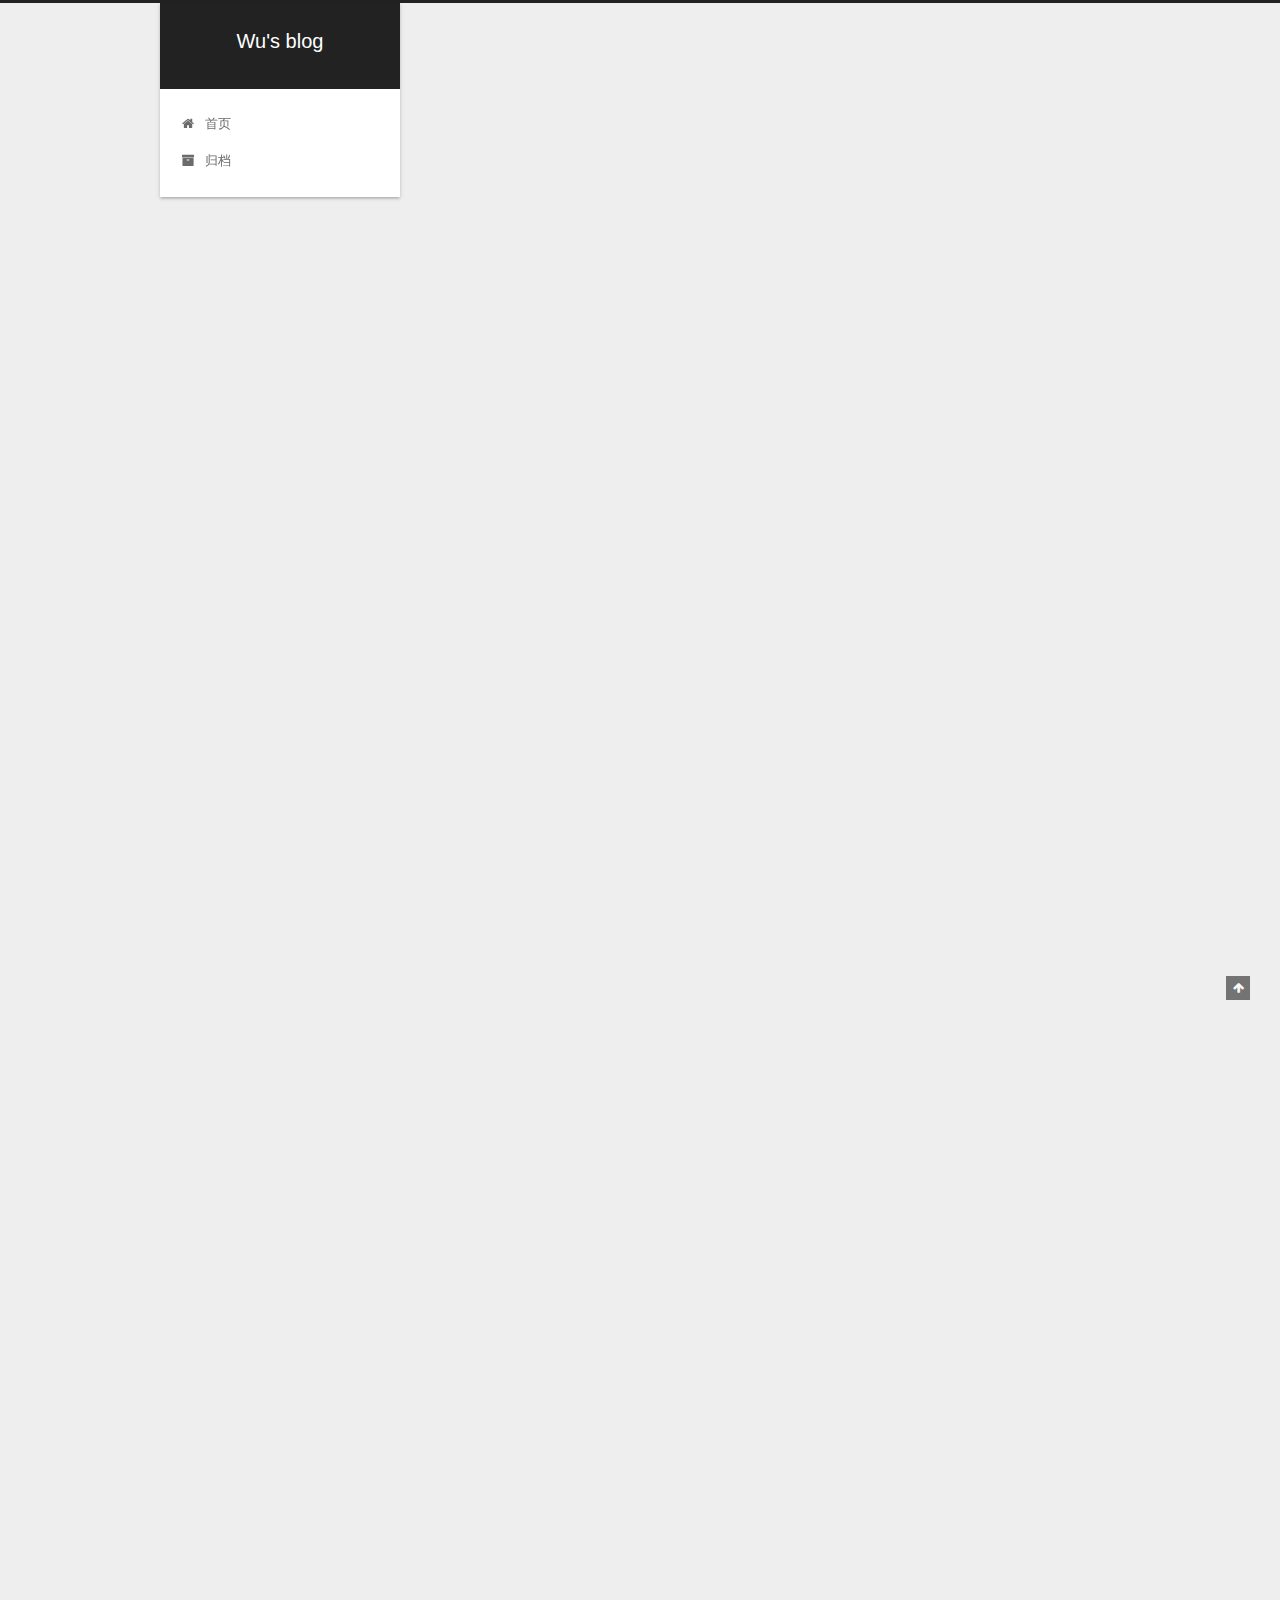
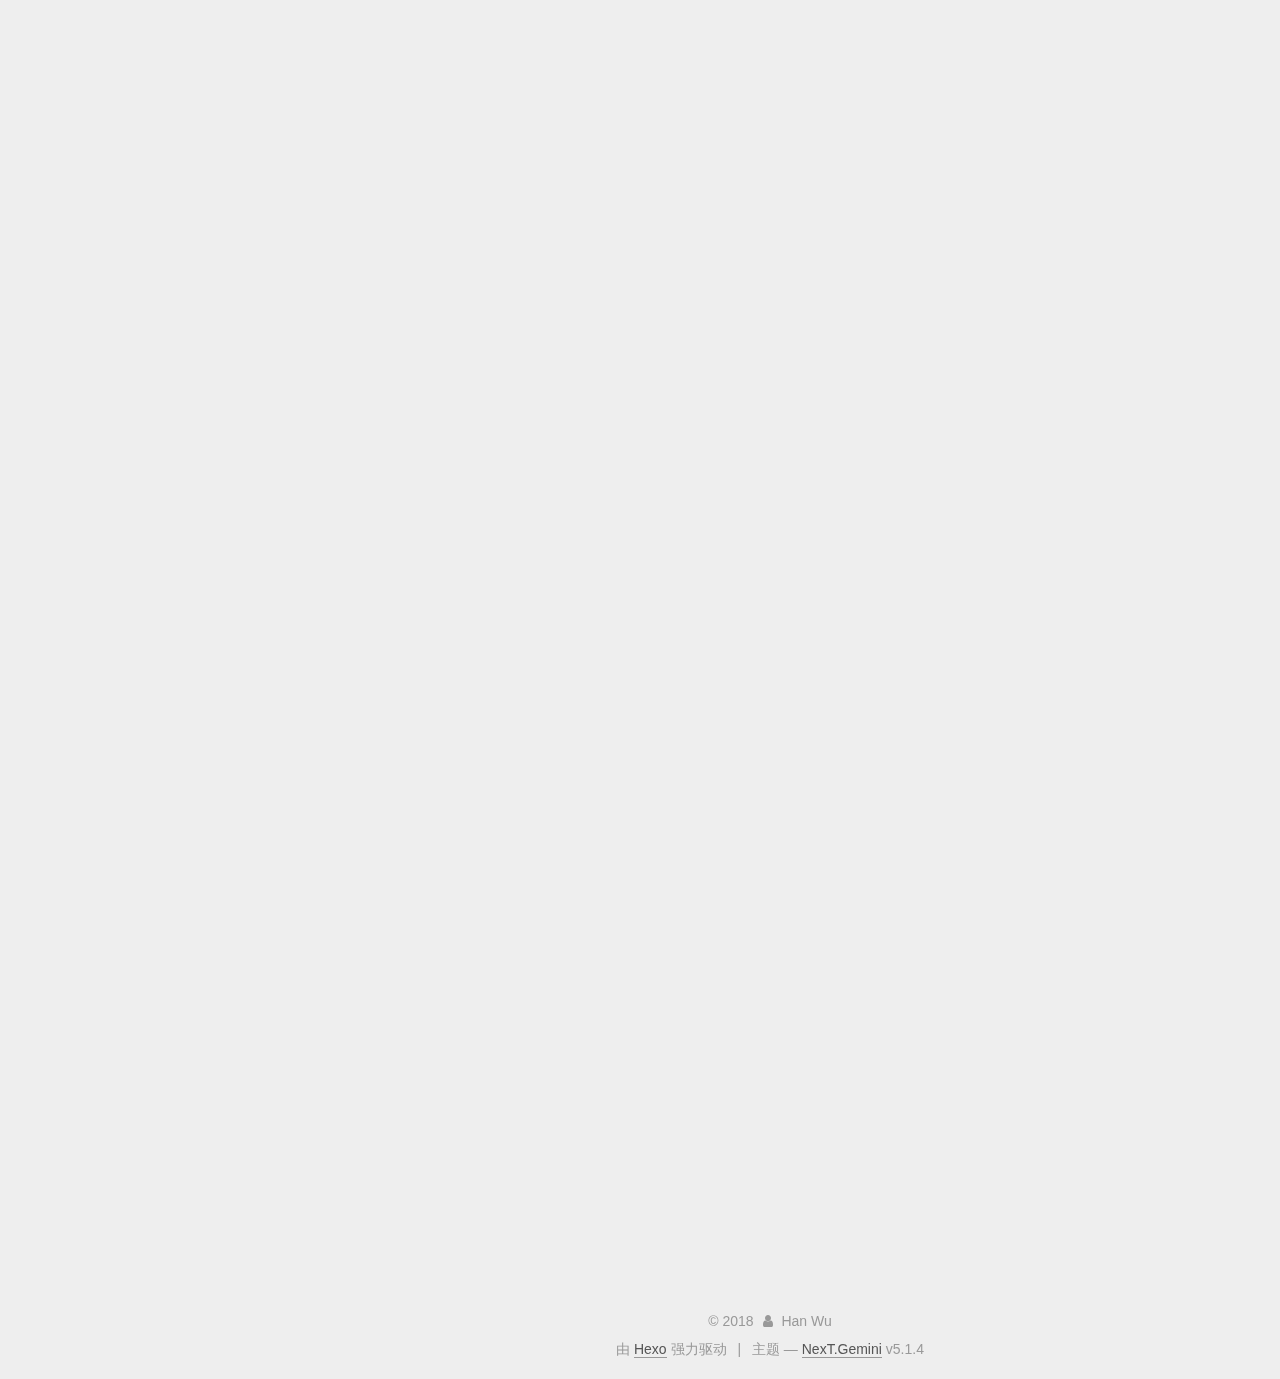
==== commit db77ecaa: "Site updated: 2018-06-06 23:05:54" ====
--- a/index.html
+++ b/index.html
@@ -229,6 +229,133 @@
   
   
   <div class="post-block">
+    <link itemprop="mainEntityOfPage" href="http://yoursite.com/2018/06/06/Prometheus-alert/">
+
+    <span hidden itemprop="author" itemscope itemtype="http://schema.org/Person">
+      <meta itemprop="name" content="Han Wu">
+      <meta itemprop="description" content="">
+      <meta itemprop="image" content="/images/avatar.gif">
+    </span>
+
+    <span hidden itemprop="publisher" itemscope itemtype="http://schema.org/Organization">
+      <meta itemprop="name" content="Wu's blog">
+    </span>
+
+    
+      <header class="post-header">
+
+        
+        
+          <h1 class="post-title" itemprop="name headline">
+                
+                <a class="post-title-link" href="/2018/06/06/Prometheus-alert/" itemprop="url">Prometheus源码分析之告警</a></h1>
+        
+
+        <div class="post-meta">
+          <span class="post-time">
+            
+              <span class="post-meta-item-icon">
+                <i class="fa fa-calendar-o"></i>
+              </span>
+              
+                <span class="post-meta-item-text">发表于</span>
+              
+              <time title="创建于" itemprop="dateCreated datePublished" datetime="2018-06-06T23:00:11+08:00">
+                2018-06-06
+              </time>
+            
+
+            
+
+            
+          </span>
+
+          
+
+          
+            
+          
+
+          
+          
+
+          
+
+          
+
+          
+
+        </div>
+      </header>
+    
+
+    
+    
+    
+    <div class="post-body" itemprop="articleBody">
+
+      
+      
+
+      
+        
+          <p>本文从源码角度分析了Prometheus的告警功能实现原理，需要注意，本文中的源码基于Prometheus 2.2.1版本，在分析过程中，只注重告警相关代码逻辑，而忽略了其他无关代码。</p>
+<p>Prometheus的告警也是通过<code>Manager</code>进行管理的，其结构和构造函数如下<br><figure class="highlight go"><table><tr><td class="gutter"><pre><span class="line">1</span><br><span class="line">2</span><br><span class="line">3</span><br><span class="line">4</span><br><span class="line">5</span><br><span class="line">6</span><br><span class="line">7</span><br><span class="line">8</span><br><span class="line">9</span><br><span class="line">10</span><br><span class="line">11</span><br><span class="line">12</span><br><span class="line">13</span><br><span class="line">14</span><br><span class="line">15</span><br><span class="line">16</span><br><span class="line">17</span><br><span class="line">18</span><br><span class="line">19</span><br><span class="line">20</span><br><span class="line">21</span><br></pre></td><td class="code"><pre><span class="line"><span class="keyword">type</span> Manager <span class="keyword">struct</span> &#123;</span><br><span class="line">	opts   *ManagerOptions</span><br><span class="line">	groups <span class="keyword">map</span>[<span class="keyword">string</span>]*Group</span><br><span class="line">	mtx    sync.RWMutex</span><br><span class="line">	block  <span class="keyword">chan</span> <span class="keyword">struct</span>&#123;&#125;</span><br><span class="line"></span><br><span class="line">	logger log.Logger</span><br><span class="line">&#125;</span><br><span class="line"></span><br><span class="line"><span class="function"><span class="keyword">func</span> <span class="title">NewManager</span><span class="params">(o *ManagerOptions)</span> *<span class="title">Manager</span></span> &#123;</span><br><span class="line">	m := &amp;Manager&#123;</span><br><span class="line">		groups: <span class="keyword">map</span>[<span class="keyword">string</span>]*Group&#123;&#125;,</span><br><span class="line">		opts:   o,</span><br><span class="line">		block:  <span class="built_in">make</span>(<span class="keyword">chan</span> <span class="keyword">struct</span>&#123;&#125;),</span><br><span class="line">		logger: o.Logger,</span><br><span class="line">	&#125;</span><br><span class="line">	<span class="keyword">if</span> o.Registerer != <span class="literal">nil</span> &#123;</span><br><span class="line">		o.Registerer.MustRegister(m)</span><br><span class="line">	&#125;</span><br><span class="line">	<span class="keyword">return</span> m</span><br><span class="line">&#125;</span><br></pre></td></tr></table></figure></p>
+<p>构造函数主要负责初始化<code>ManagerOptions</code>。</p>
+<p>在main.go中，创建了一个<code>ruleManager</code><br><figure class="highlight go"><table><tr><td class="gutter"><pre><span class="line">1</span><br><span class="line">2</span><br><span class="line">3</span><br><span class="line">4</span><br><span class="line">5</span><br><span class="line">6</span><br><span class="line">7</span><br><span class="line">8</span><br><span class="line">9</span><br></pre></td><td class="code"><pre><span class="line">ruleManager = rules.NewManager(&amp;rules.ManagerOptions&#123;</span><br><span class="line">			Appendable:  fanoutStorage,</span><br><span class="line">			QueryFunc:   rules.EngineQueryFunc(queryEngine, fanoutStorage),</span><br><span class="line">			NotifyFunc:  sendAlerts(notifier, cfg.web.ExternalURL.String()),</span><br><span class="line">			Context:     ctxRule,</span><br><span class="line">			ExternalURL: cfg.web.ExternalURL,</span><br><span class="line">			Registerer:  prometheus.DefaultRegisterer,</span><br><span class="line">			Logger:      log.With(logger, <span class="string">"component"</span>, <span class="string">"rule manager"</span>),</span><br><span class="line">        &#125;</span><br></pre></td></tr></table></figure></p>
+          <!--noindex-->
+          <div class="post-button text-center">
+            <a class="btn" href="/2018/06/06/Prometheus-alert/#more" rel="contents">
+              阅读全文 &raquo;
+            </a>
+          </div>
+          <!--/noindex-->
+        
+      
+    </div>
+    
+    
+    
+
+    
+
+    
+
+    
+
+    <footer class="post-footer">
+      
+
+      
+
+      
+
+      
+      
+        <div class="post-eof"></div>
+      
+    </footer>
+  </div>
+  
+  
+  
+  </article>
+
+
+    
+      
+
+  
+
+  
+  
+  
+
+  <article class="post post-type-normal" itemscope itemtype="http://schema.org/Article">
+  
+  
+  
+  <div class="post-block">
     <link itemprop="mainEntityOfPage" href="http://yoursite.com/2018/05/29/prometheus-storage/">
 
     <span hidden itemprop="author" itemscope itemtype="http://schema.org/Person">
@@ -511,7 +638,7 @@
               
                 <a href="/archives/">
               
-                  <span class="site-state-item-count">2</span>
+                  <span class="site-state-item-count">3</span>
                   <span class="site-state-item-name">日志</span>
                 </a>
               </div>
--- a/css/main.css
+++ b/css/main.css
@@ -1823,7 +1823,7 @@
   width: 4px;
   height: 4px;
   border-radius: 50%;
-  background: #6c7953;
+  background: #62a696;
 }
 .links-of-blogroll {
   font-size: 13px;
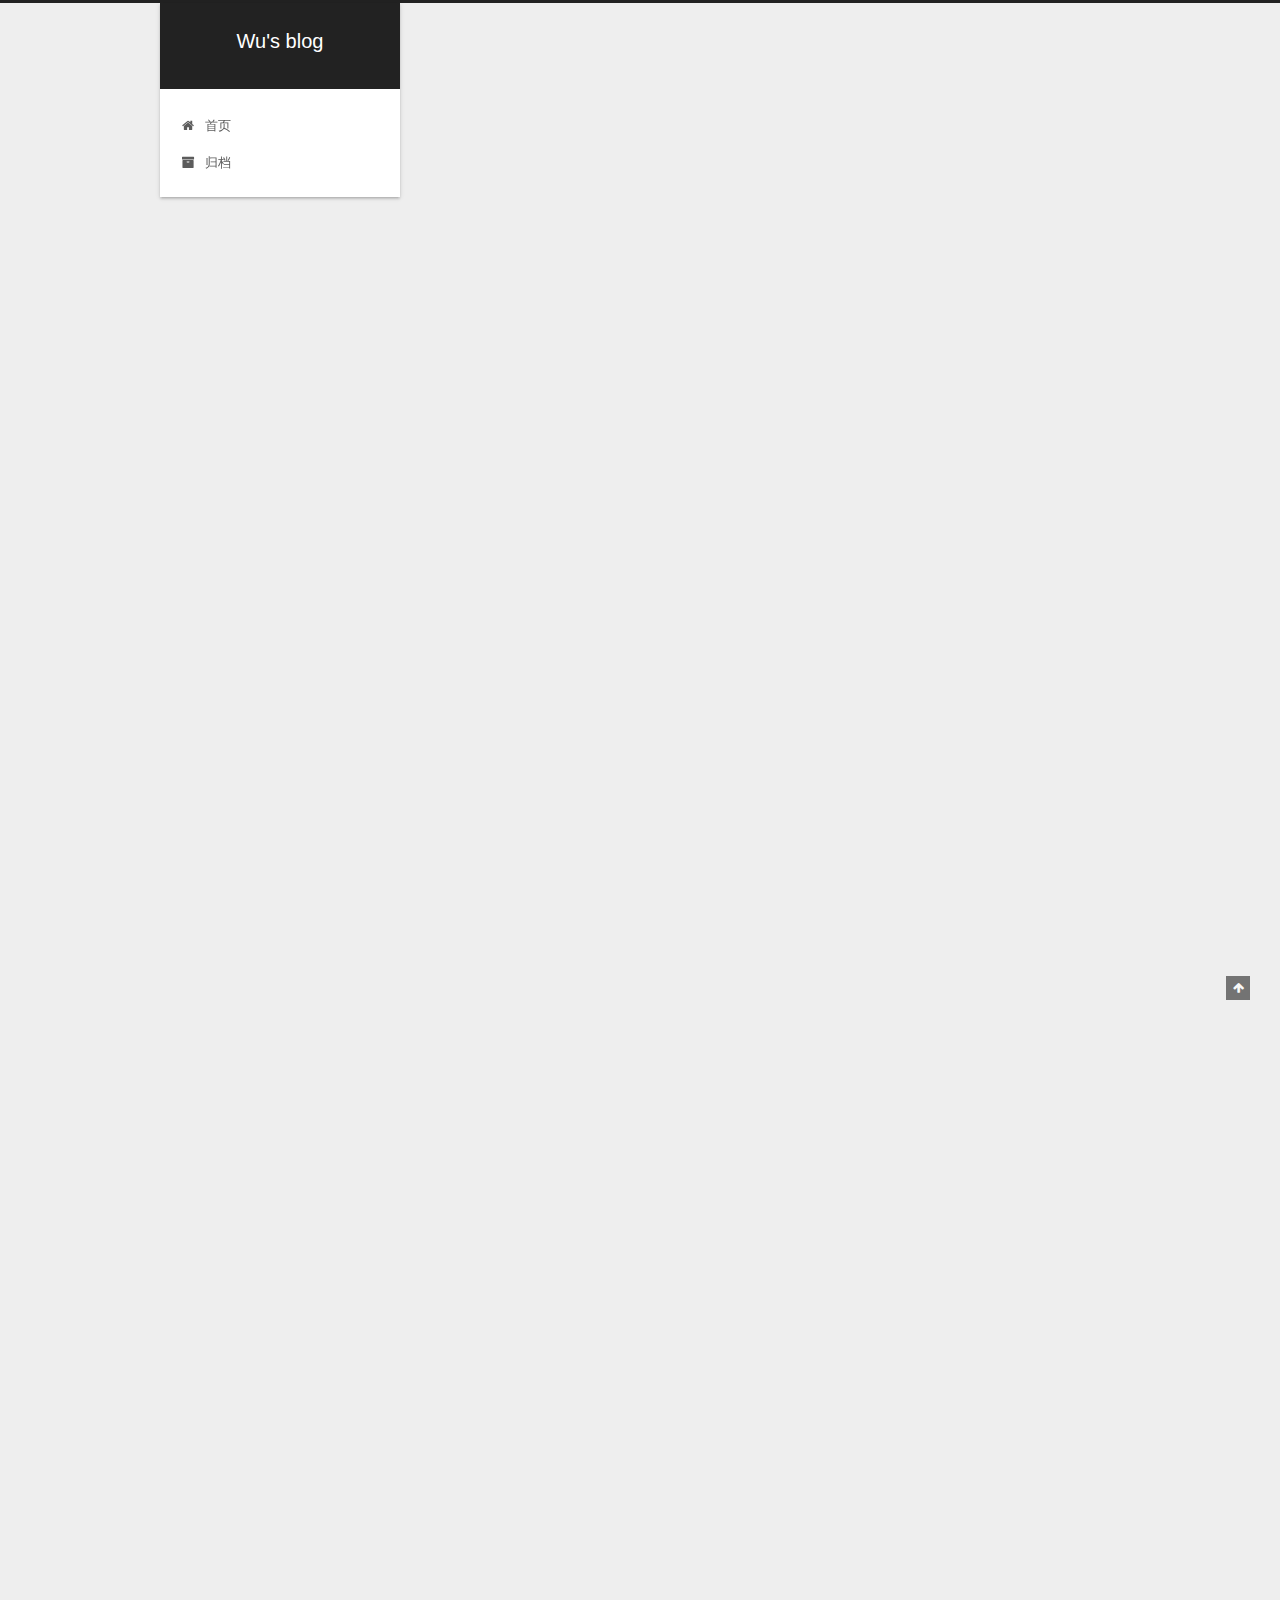
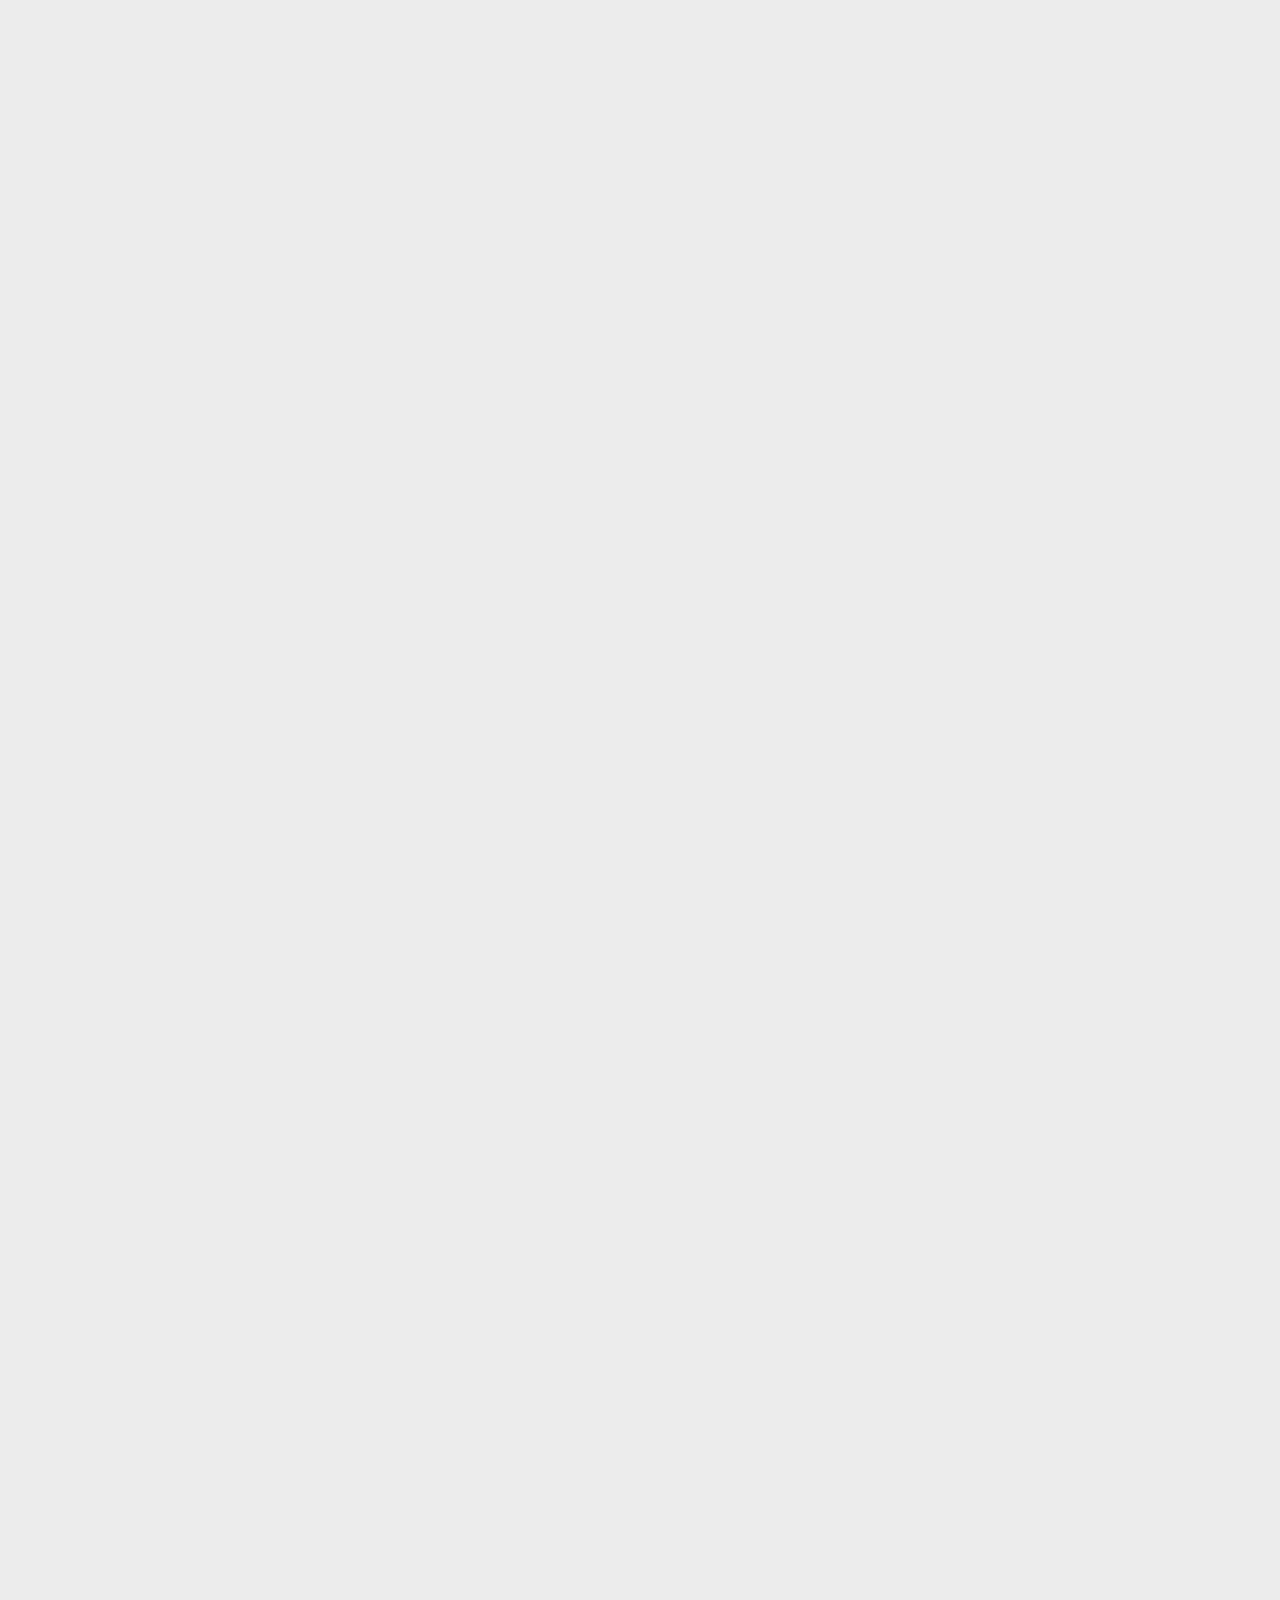
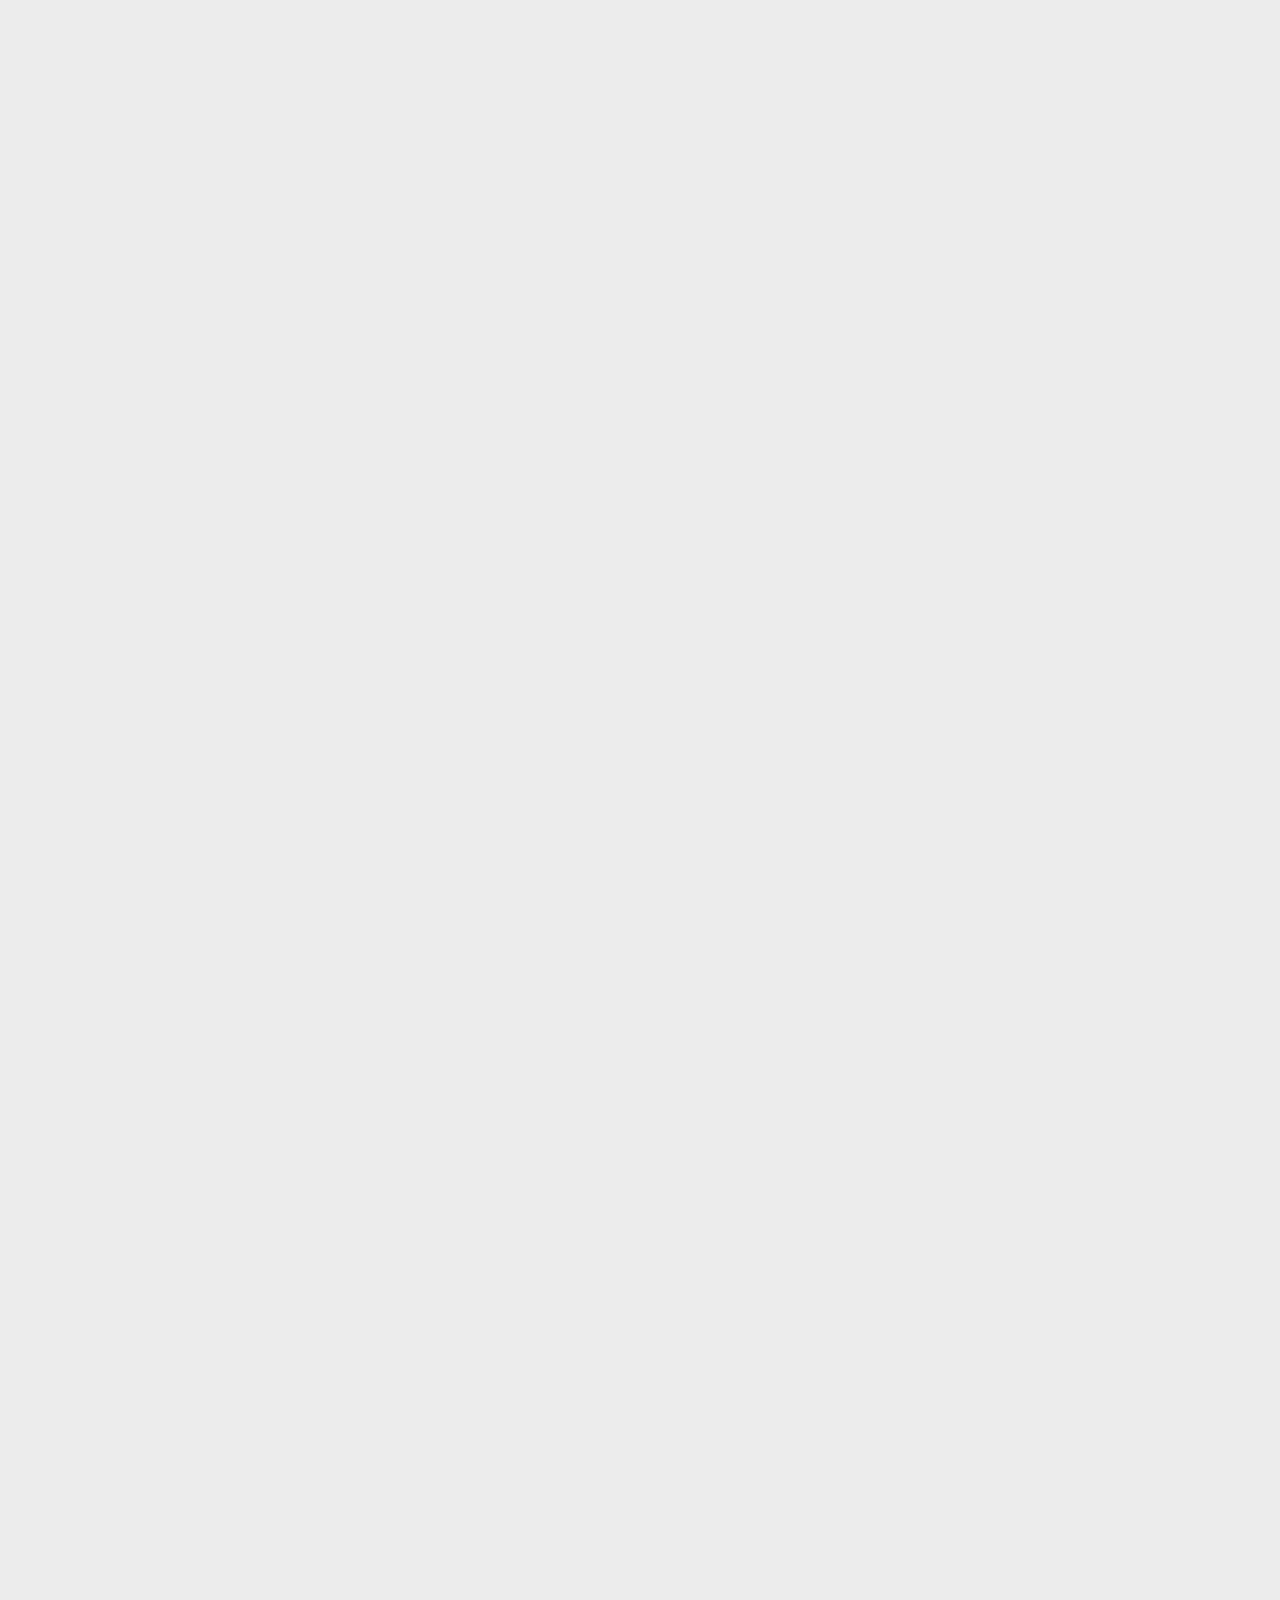
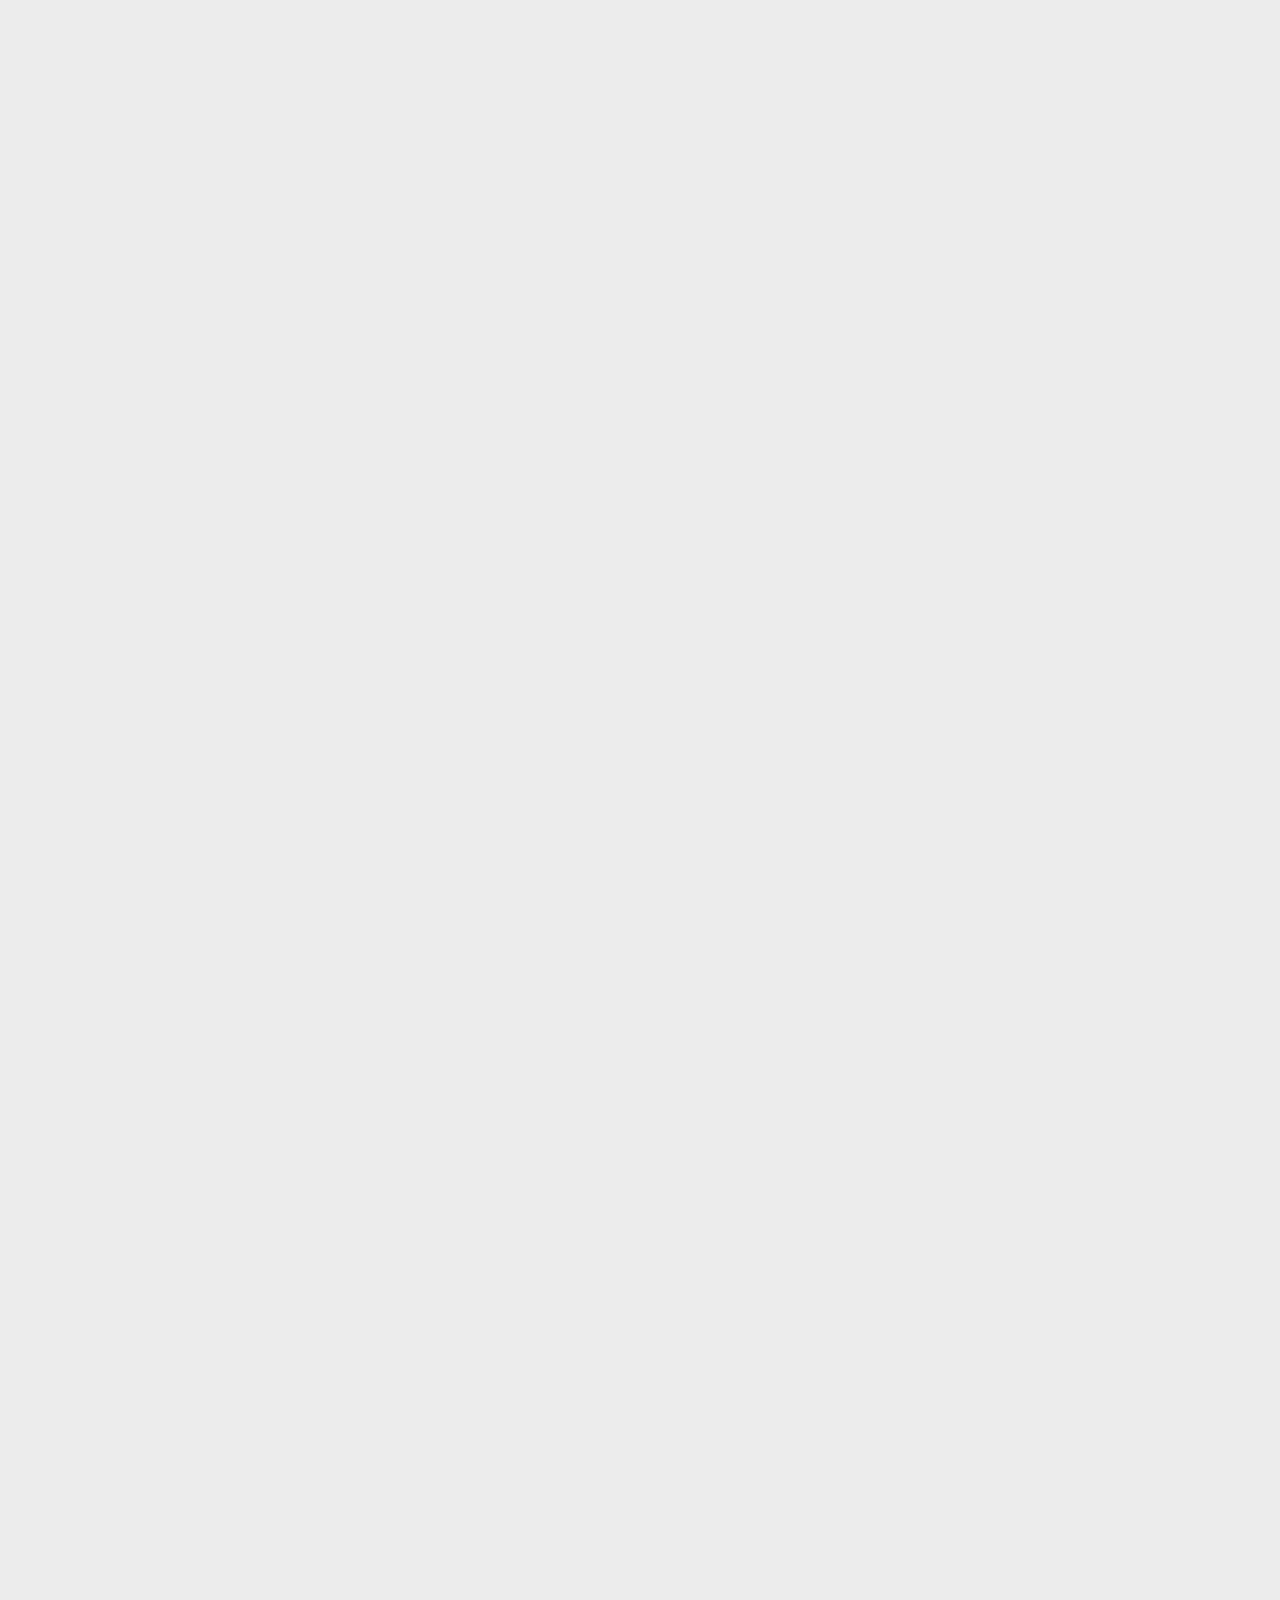
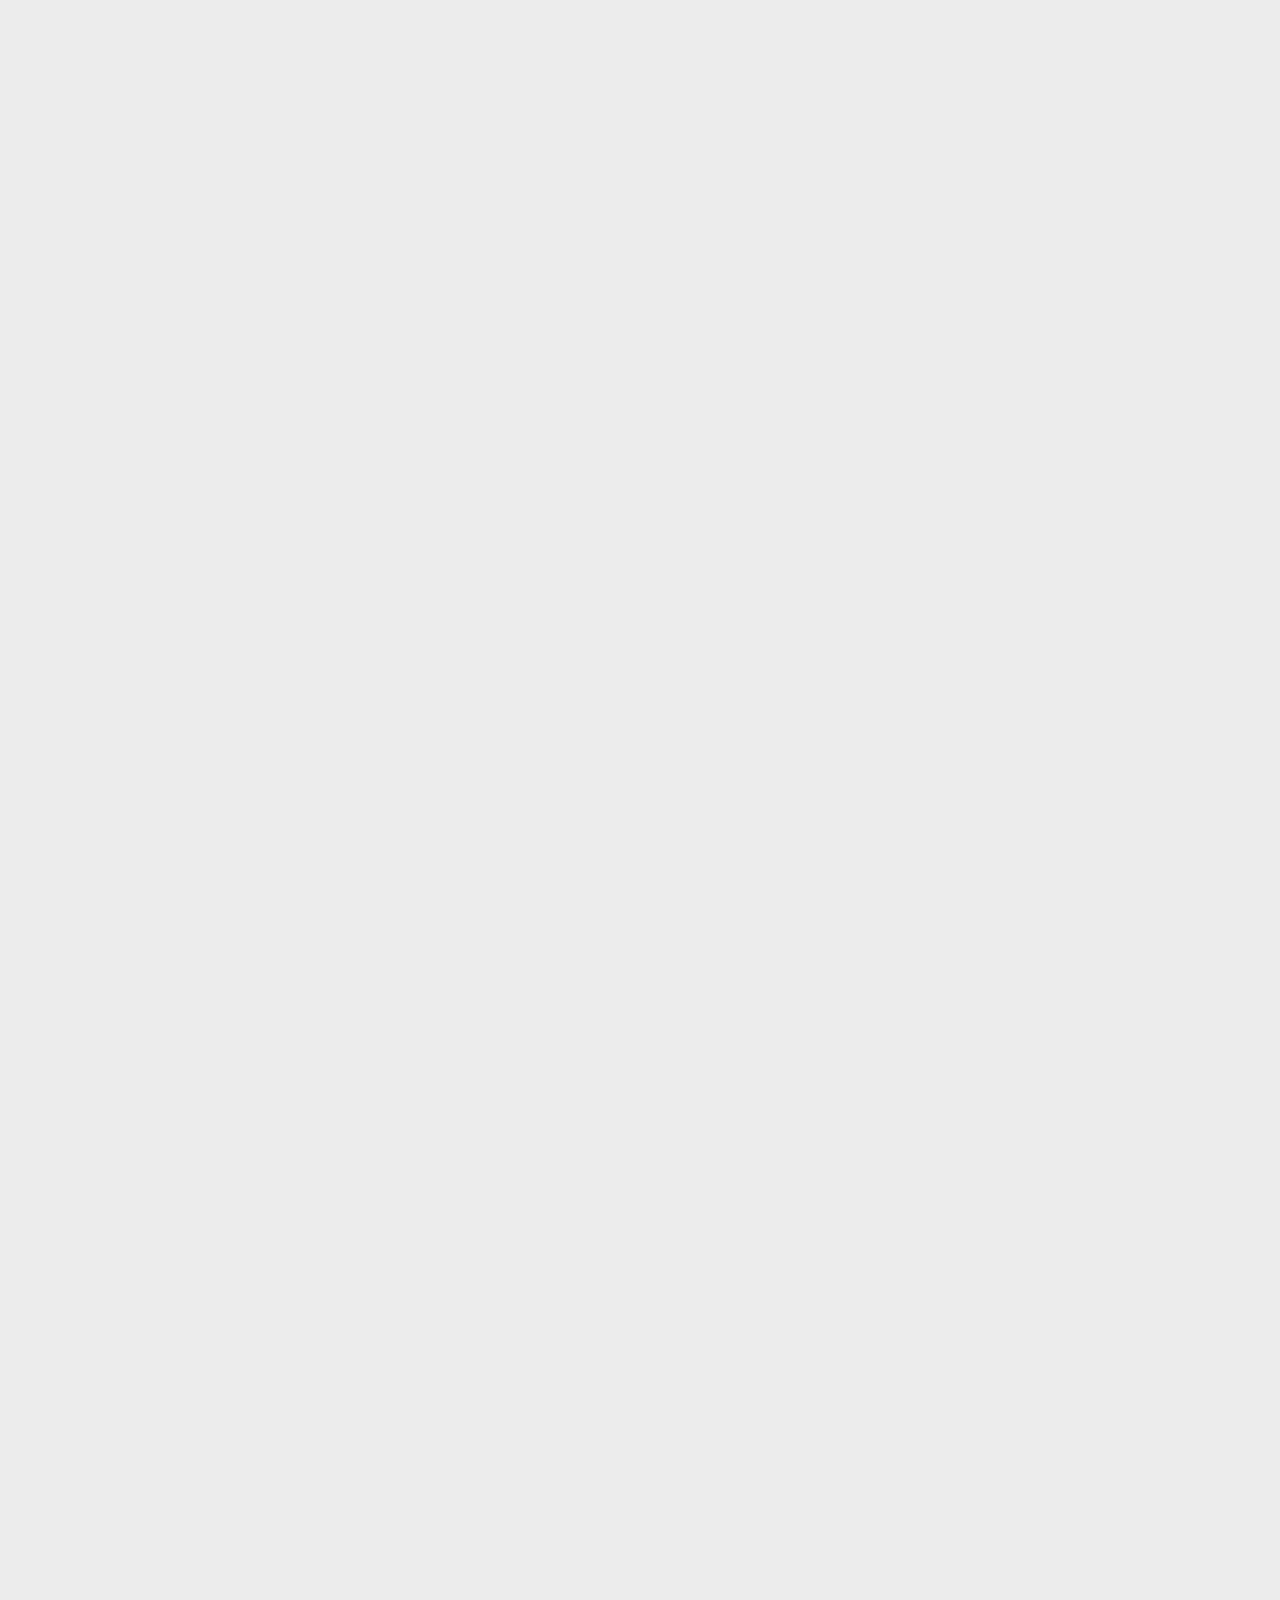
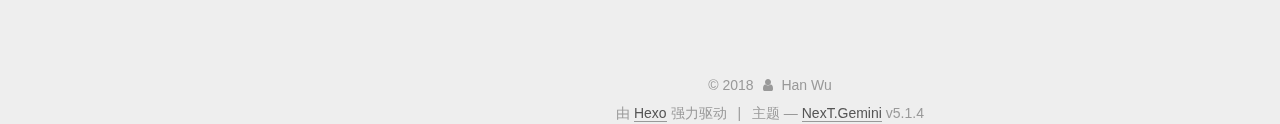
==== commit 3dbbc045: "Site updated: 2018-07-21 21:24:01" ====
--- a/index.html
+++ b/index.html
@@ -229,6 +229,148 @@
   
   
   <div class="post-block">
+    <link itemprop="mainEntityOfPage" href="http://yoursite.com/2018/07/21/Prometheus-query/">
+
+    <span hidden itemprop="author" itemscope itemtype="http://schema.org/Person">
+      <meta itemprop="name" content="Han Wu">
+      <meta itemprop="description" content="">
+      <meta itemprop="image" content="/images/avatar.gif">
+    </span>
+
+    <span hidden itemprop="publisher" itemscope itemtype="http://schema.org/Organization">
+      <meta itemprop="name" content="Wu's blog">
+    </span>
+
+    
+      <header class="post-header">
+
+        
+        
+          <h1 class="post-title" itemprop="name headline">
+                
+                <a class="post-title-link" href="/2018/07/21/Prometheus-query/" itemprop="url">Prometheus源码分析之查询</a></h1>
+        
+
+        <div class="post-meta">
+          <span class="post-time">
+            
+              <span class="post-meta-item-icon">
+                <i class="fa fa-calendar-o"></i>
+              </span>
+              
+                <span class="post-meta-item-text">发表于</span>
+              
+              <time title="创建于" itemprop="dateCreated datePublished" datetime="2018-07-21T21:06:10+08:00">
+                2018-07-21
+              </time>
+            
+
+            
+
+            
+          </span>
+
+          
+
+          
+            
+          
+
+          
+          
+
+          
+
+          
+
+          
+
+        </div>
+      </header>
+    
+
+    
+    
+    
+    <div class="post-body" itemprop="articleBody">
+
+      
+      
+
+      
+        
+          
+            <p>本文从源码角度分析Prometheus查询数据的过程与原理，本文中的源码基于Prometheus 2.2.1版本。<br>在实际应用中，我们通常会通过Prometheus的HTTP API进行数据的查询，Prometheus提供了多个查询API，这里仅以instant query为例，此API的使用格式为：</p>
+<p>URL</p>
+<blockquote>
+<p>GET /api/v1/query</p>
+</blockquote>
+<p>参数</p>
+<ul>
+<li><code>query=&lt;string&gt;</code></li>
+<li><code>time=&lt;rfc3339 | unix_timestamp&gt;</code></li>
+<li><code>timeout=&lt;duration&gt;</code></li>
+</ul>
+<p>注册此API的源码位于<code>web/api/v1/api.go</code><br><figure class="highlight go"><table><tr><td class="gutter"><pre><span class="line">1</span><br></pre></td><td class="code"><pre><span class="line">r.Get(<span class="string">"/query"</span>, instr(<span class="string">"query"</span>, api.query))</span><br></pre></td></tr></table></figure></p>
+<p>当接收到query请求时，会调用<code>api.query</code>函数<br><figure class="highlight go"><table><tr><td class="gutter"><pre><span class="line">1</span><br><span class="line">2</span><br><span class="line">3</span><br><span class="line">4</span><br><span class="line">5</span><br><span class="line">6</span><br><span class="line">7</span><br><span class="line">8</span><br><span class="line">9</span><br><span class="line">10</span><br><span class="line">11</span><br><span class="line">12</span><br><span class="line">13</span><br><span class="line">14</span><br><span class="line">15</span><br><span class="line">16</span><br><span class="line">17</span><br><span class="line">18</span><br><span class="line">19</span><br><span class="line">20</span><br><span class="line">21</span><br><span class="line">22</span><br><span class="line">23</span><br><span class="line">24</span><br><span class="line">25</span><br><span class="line">26</span><br><span class="line">27</span><br><span class="line">28</span><br><span class="line">29</span><br><span class="line">30</span><br><span class="line">31</span><br><span class="line">32</span><br><span class="line">33</span><br><span class="line">34</span><br><span class="line">35</span><br><span class="line">36</span><br><span class="line">37</span><br><span class="line">38</span><br><span class="line">39</span><br><span class="line">40</span><br><span class="line">41</span><br><span class="line">42</span><br><span class="line">43</span><br><span class="line">44</span><br><span class="line">45</span><br><span class="line">46</span><br><span class="line">47</span><br><span class="line">48</span><br><span class="line">49</span><br><span class="line">50</span><br><span class="line">51</span><br><span class="line">52</span><br><span class="line">53</span><br><span class="line">54</span><br></pre></td><td class="code"><pre><span class="line"><span class="function"><span class="keyword">func</span> <span class="params">(api *API)</span> <span class="title">query</span><span class="params">(r *http.Request)</span> <span class="params">(<span class="keyword">interface</span>&#123;&#125;, *apiError)</span></span> &#123;</span><br><span class="line">	<span class="keyword">var</span> ts time.Time</span><br><span class="line">	<span class="keyword">if</span> t := r.FormValue(<span class="string">"time"</span>); t != <span class="string">""</span> &#123;</span><br><span class="line">		<span class="keyword">var</span> err error</span><br><span class="line">		ts, err = parseTime(t)</span><br><span class="line">		<span class="keyword">if</span> err != <span class="literal">nil</span> &#123;</span><br><span class="line">			<span class="keyword">return</span> <span class="literal">nil</span>, &amp;apiError&#123;errorBadData, err&#125;</span><br><span class="line">		&#125;</span><br><span class="line">	&#125; <span class="keyword">else</span> &#123;</span><br><span class="line">		ts = api.now()</span><br><span class="line">	&#125;</span><br><span class="line"></span><br><span class="line">	ctx := r.Context()</span><br><span class="line">	<span class="keyword">if</span> to := r.FormValue(<span class="string">"timeout"</span>); to != <span class="string">""</span> &#123;</span><br><span class="line">		<span class="keyword">var</span> cancel context.CancelFunc</span><br><span class="line">		timeout, err := parseDuration(to)</span><br><span class="line">		<span class="keyword">if</span> err != <span class="literal">nil</span> &#123;</span><br><span class="line">			<span class="keyword">return</span> <span class="literal">nil</span>, &amp;apiError&#123;errorBadData, err&#125;</span><br><span class="line">		&#125;</span><br><span class="line"></span><br><span class="line">		ctx, cancel = context.WithTimeout(ctx, timeout)</span><br><span class="line">		<span class="keyword">defer</span> cancel()</span><br><span class="line">	&#125;</span><br><span class="line"></span><br><span class="line">	qry, err := api.QueryEngine.NewInstantQuery(api.Queryable, r.FormValue(<span class="string">"query"</span>), ts)</span><br><span class="line">	<span class="keyword">if</span> err != <span class="literal">nil</span> &#123;</span><br><span class="line">		<span class="keyword">return</span> <span class="literal">nil</span>, &amp;apiError&#123;errorBadData, err&#125;</span><br><span class="line">	&#125;</span><br><span class="line"></span><br><span class="line">	res := qry.Exec(ctx)</span><br><span class="line">	<span class="keyword">if</span> res.Err != <span class="literal">nil</span> &#123;</span><br><span class="line">		<span class="keyword">switch</span> res.Err.(<span class="keyword">type</span>) &#123;</span><br><span class="line">		<span class="keyword">case</span> promql.ErrQueryCanceled:</span><br><span class="line">			<span class="keyword">return</span> <span class="literal">nil</span>, &amp;apiError&#123;errorCanceled, res.Err&#125;</span><br><span class="line">		<span class="keyword">case</span> promql.ErrQueryTimeout:</span><br><span class="line">			<span class="keyword">return</span> <span class="literal">nil</span>, &amp;apiError&#123;errorTimeout, res.Err&#125;</span><br><span class="line">		<span class="keyword">case</span> promql.ErrStorage:</span><br><span class="line">			<span class="keyword">return</span> <span class="literal">nil</span>, &amp;apiError&#123;errorInternal, res.Err&#125;</span><br><span class="line">		&#125;</span><br><span class="line">		<span class="keyword">return</span> <span class="literal">nil</span>, &amp;apiError&#123;errorExec, res.Err&#125;</span><br><span class="line">	&#125;</span><br><span class="line"></span><br><span class="line">	<span class="comment">// Optional stats field in response if parameter "stats" is not empty.</span></span><br><span class="line">	<span class="keyword">var</span> qs *stats.QueryStats</span><br><span class="line">	<span class="keyword">if</span> r.FormValue(<span class="string">"stats"</span>) != <span class="string">""</span> &#123;</span><br><span class="line">		qs = stats.NewQueryStats(qry.Stats())</span><br><span class="line">	&#125;</span><br><span class="line"></span><br><span class="line">	<span class="keyword">return</span> &amp;queryData&#123;</span><br><span class="line">		ResultType: res.Value.Type(),</span><br><span class="line">		Result:     res.Value,</span><br><span class="line">		Stats:      qs,</span><br><span class="line">	&#125;, <span class="literal">nil</span></span><br><span class="line">&#125;</span><br></pre></td></tr></table></figure></p>
+<p>该函数先解析了请求中的time和timeout参数，然后创建了一个query对象，此对象包含了查询所需要的信息，其中<code>api.Queryable</code>是存储对象，也就是<code>fanout storage</code>，<code>r.FormValue(&quot;query&quot;)</code>是查询的表达式，<code>ts</code>是查询时间。<code>res := qry.Exec(ctx)</code>执行了一个带超时的查询操作。</p>
+<figure class="highlight go"><table><tr><td class="gutter"><pre><span class="line">1</span><br><span class="line">2</span><br><span class="line">3</span><br><span class="line">4</span><br><span class="line">5</span><br><span class="line">6</span><br><span class="line">7</span><br><span class="line">8</span><br><span class="line">9</span><br></pre></td><td class="code"><pre><span class="line"><span class="comment">// Exec implements the Query interface.</span></span><br><span class="line"><span class="function"><span class="keyword">func</span> <span class="params">(q *query)</span> <span class="title">Exec</span><span class="params">(ctx context.Context)</span> *<span class="title">Result</span></span> &#123;</span><br><span class="line">	<span class="keyword">if</span> span := opentracing.SpanFromContext(ctx); span != <span class="literal">nil</span> &#123;</span><br><span class="line">		span.SetTag(queryTag, q.stmt.String())</span><br><span class="line">	&#125;</span><br><span class="line"></span><br><span class="line">	res, err := q.ng.exec(ctx, q)</span><br><span class="line">	<span class="keyword">return</span> &amp;Result&#123;Err: err, Value: res&#125;</span><br><span class="line">&#125;</span><br></pre></td></tr></table></figure>
+<p>函数先给一个<code>span</code>设置了tag，然后调用<code>exec</code>函数执行查询操作<br><figure class="highlight go"><table><tr><td class="gutter"><pre><span class="line">1</span><br><span class="line">2</span><br><span class="line">3</span><br><span class="line">4</span><br><span class="line">5</span><br><span class="line">6</span><br><span class="line">7</span><br><span class="line">8</span><br><span class="line">9</span><br><span class="line">10</span><br><span class="line">11</span><br><span class="line">12</span><br><span class="line">13</span><br><span class="line">14</span><br><span class="line">15</span><br><span class="line">16</span><br><span class="line">17</span><br><span class="line">18</span><br><span class="line">19</span><br><span class="line">20</span><br><span class="line">21</span><br><span class="line">22</span><br><span class="line">23</span><br><span class="line">24</span><br><span class="line">25</span><br><span class="line">26</span><br><span class="line">27</span><br><span class="line">28</span><br><span class="line">29</span><br><span class="line">30</span><br><span class="line">31</span><br><span class="line">32</span><br><span class="line">33</span><br><span class="line">34</span><br><span class="line">35</span><br><span class="line">36</span><br><span class="line">37</span><br><span class="line">38</span><br><span class="line">39</span><br><span class="line">40</span><br><span class="line">41</span><br><span class="line">42</span><br><span class="line">43</span><br><span class="line">44</span><br></pre></td><td class="code"><pre><span class="line"><span class="comment">// exec executes the query.</span></span><br><span class="line"><span class="comment">//</span></span><br><span class="line"><span class="comment">// At this point per query only one EvalStmt is evaluated. Alert and record</span></span><br><span class="line"><span class="comment">// statements are not handled by the Engine.</span></span><br><span class="line"><span class="function"><span class="keyword">func</span> <span class="params">(ng *Engine)</span> <span class="title">exec</span><span class="params">(ctx context.Context, q *query)</span> <span class="params">(Value, error)</span></span> &#123;</span><br><span class="line">	ng.metrics.currentQueries.Inc()</span><br><span class="line">	<span class="keyword">defer</span> ng.metrics.currentQueries.Dec()</span><br><span class="line"></span><br><span class="line">	ctx, cancel := context.WithTimeout(ctx, ng.timeout)</span><br><span class="line">	q.cancel = cancel</span><br><span class="line"></span><br><span class="line">	execTimer := q.stats.GetTimer(stats.ExecTotalTime).Start()</span><br><span class="line">	<span class="keyword">defer</span> execTimer.Stop()</span><br><span class="line">	queueTimer := q.stats.GetTimer(stats.ExecQueueTime).Start()</span><br><span class="line"></span><br><span class="line">	<span class="keyword">if</span> err := ng.gate.Start(ctx); err != <span class="literal">nil</span> &#123;</span><br><span class="line">		<span class="keyword">return</span> <span class="literal">nil</span>, err</span><br><span class="line">	&#125;</span><br><span class="line">	<span class="keyword">defer</span> ng.gate.Done()</span><br><span class="line"></span><br><span class="line">	queueTimer.Stop()</span><br><span class="line"></span><br><span class="line">	<span class="comment">// Cancel when execution is done or an error was raised.</span></span><br><span class="line">	<span class="keyword">defer</span> q.cancel()</span><br><span class="line"></span><br><span class="line">	<span class="keyword">const</span> env = <span class="string">"query execution"</span></span><br><span class="line"></span><br><span class="line">	evalTimer := q.stats.GetTimer(stats.EvalTotalTime).Start()</span><br><span class="line">	<span class="keyword">defer</span> evalTimer.Stop()</span><br><span class="line"></span><br><span class="line">	<span class="comment">// The base context might already be canceled on the first iteration (e.g. during shutdown).</span></span><br><span class="line">	<span class="keyword">if</span> err := contextDone(ctx, env); err != <span class="literal">nil</span> &#123;</span><br><span class="line">		<span class="keyword">return</span> <span class="literal">nil</span>, err</span><br><span class="line">	&#125;</span><br><span class="line"></span><br><span class="line">	<span class="keyword">switch</span> s := q.Statement().(<span class="keyword">type</span>) &#123;</span><br><span class="line">	<span class="keyword">case</span> *EvalStmt:</span><br><span class="line">		<span class="keyword">return</span> ng.execEvalStmt(ctx, q, s)</span><br><span class="line">	<span class="keyword">case</span> testStmt:</span><br><span class="line">		<span class="keyword">return</span> <span class="literal">nil</span>, s(ctx)</span><br><span class="line">	&#125;</span><br><span class="line"></span><br><span class="line">	<span class="built_in">panic</span>(fmt.Errorf(<span class="string">"promql.Engine.exec: unhandled statement of type %T"</span>, q.Statement()))</span><br><span class="line">&#125;</span><br></pre></td></tr></table></figure></p>
+<p>这个函数设置了几个计时器用来记录查询过程中使用的时间，然后再转交给<code>execEvalStmt</code>处理。在<code>execEvalStmt</code>中<br><figure class="highlight go"><table><tr><td class="gutter"><pre><span class="line">1</span><br></pre></td><td class="code"><pre><span class="line">querier, err := ng.populateIterators(ctx, query.queryable, s)</span><br></pre></td></tr></table></figure></p>
+<p>这行代码会得到一个<code>querier</code>，而<code>Querier</code>是访问时序数据的接口。<br>在<code>populateIterators</code>中<br><figure class="highlight go"><table><tr><td class="gutter"><pre><span class="line">1</span><br></pre></td><td class="code"><pre><span class="line">querier, err := q.Querier(ctx, timestamp.FromTime(mint), timestamp.FromTime(s.End))</span><br></pre></td></tr></table></figure></p>
+<p>此处的<code>Querier</code>是Queryable接口的函数，它的实现是<code>fanout storage</code>的<br><figure class="highlight go"><table><tr><td class="gutter"><pre><span class="line">1</span><br><span class="line">2</span><br><span class="line">3</span><br><span class="line">4</span><br><span class="line">5</span><br><span class="line">6</span><br><span class="line">7</span><br><span class="line">8</span><br><span class="line">9</span><br><span class="line">10</span><br><span class="line">11</span><br><span class="line">12</span><br><span class="line">13</span><br><span class="line">14</span><br><span class="line">15</span><br><span class="line">16</span><br><span class="line">17</span><br><span class="line">18</span><br><span class="line">19</span><br><span class="line">20</span><br><span class="line">21</span><br><span class="line">22</span><br></pre></td><td class="code"><pre><span class="line"><span class="function"><span class="keyword">func</span> <span class="params">(f *fanout)</span> <span class="title">Querier</span><span class="params">(ctx context.Context, mint, maxt <span class="keyword">int64</span>)</span> <span class="params">(Querier, error)</span></span> &#123;</span><br><span class="line">	queriers := <span class="built_in">make</span>([]Querier, <span class="number">0</span>, <span class="number">1</span>+<span class="built_in">len</span>(f.secondaries))</span><br><span class="line"></span><br><span class="line">	<span class="comment">// Add primary querier</span></span><br><span class="line">	querier, err := f.primary.Querier(ctx, mint, maxt)</span><br><span class="line">	<span class="keyword">if</span> err != <span class="literal">nil</span> &#123;</span><br><span class="line">		<span class="keyword">return</span> <span class="literal">nil</span>, err</span><br><span class="line">	&#125;</span><br><span class="line">	queriers = <span class="built_in">append</span>(queriers, querier)</span><br><span class="line"></span><br><span class="line">	<span class="comment">// Add secondary queriers</span></span><br><span class="line">	<span class="keyword">for</span> _, storage := <span class="keyword">range</span> f.secondaries &#123;</span><br><span class="line">		querier, err := storage.Querier(ctx, mint, maxt)</span><br><span class="line">		<span class="keyword">if</span> err != <span class="literal">nil</span> &#123;</span><br><span class="line">			NewMergeQuerier(queriers).Close()</span><br><span class="line">			<span class="keyword">return</span> <span class="literal">nil</span>, err</span><br><span class="line">		&#125;</span><br><span class="line">		queriers = <span class="built_in">append</span>(queriers, querier)</span><br><span class="line">	&#125;</span><br><span class="line"></span><br><span class="line">	<span class="keyword">return</span> NewMergeQuerier(queriers), <span class="literal">nil</span></span><br><span class="line">&#125;</span><br></pre></td></tr></table></figure></p>
+<p>由于<code>fanout</code>是两部分存储的组合，所以此函数先获取<code>primary</code>的querier，然后获取<code>secondaries</code>的querier，最后通过<code>NewMergeQuerier</code>把两部分合并，合并时会把<code>NoopQuerier</code>过滤掉，<code>NoopQuerier</code>是人为定义的，表示这是一种无效的Querier，目前只在下面的代码中得到。<br><figure class="highlight go"><table><tr><td class="gutter"><pre><span class="line">1</span><br><span class="line">2</span><br><span class="line">3</span><br><span class="line">4</span><br><span class="line">5</span><br><span class="line">6</span><br><span class="line">7</span><br><span class="line">8</span><br><span class="line">9</span><br><span class="line">10</span><br><span class="line">11</span><br><span class="line">12</span><br><span class="line">13</span><br><span class="line">14</span><br><span class="line">15</span><br><span class="line">16</span><br><span class="line">17</span><br><span class="line">18</span><br><span class="line">19</span><br><span class="line">20</span><br><span class="line">21</span><br></pre></td><td class="code"><pre><span class="line"><span class="comment">// PreferLocalStorageFilter returns a QueryableFunc which creates a NoopQuerier</span></span><br><span class="line"><span class="comment">// if requested timeframe can be answered completely by the local TSDB, and</span></span><br><span class="line"><span class="comment">// reduces maxt if the timeframe can be partially answered by TSDB.</span></span><br><span class="line"><span class="function"><span class="keyword">func</span> <span class="title">PreferLocalStorageFilter</span><span class="params">(next storage.Queryable, cb startTimeCallback)</span> <span class="title">storage</span>.<span class="title">Queryable</span></span> &#123;</span><br><span class="line">	<span class="keyword">return</span> storage.QueryableFunc(<span class="function"><span class="keyword">func</span><span class="params">(ctx context.Context, mint, maxt <span class="keyword">int64</span>)</span> <span class="params">(storage.Querier, error)</span></span> &#123;</span><br><span class="line">		localStartTime, err := cb()</span><br><span class="line">		<span class="keyword">if</span> err != <span class="literal">nil</span> &#123;</span><br><span class="line">			<span class="keyword">return</span> <span class="literal">nil</span>, err</span><br><span class="line">		&#125;</span><br><span class="line">		cmaxt := maxt</span><br><span class="line">		<span class="comment">// Avoid queries whose timerange is later than the first timestamp in local DB.</span></span><br><span class="line">		<span class="keyword">if</span> mint &gt; localStartTime &#123;</span><br><span class="line">			<span class="keyword">return</span> storage.NoopQuerier(), <span class="literal">nil</span></span><br><span class="line">		&#125;</span><br><span class="line">		<span class="comment">// Query only samples older than the first timestamp in local DB.</span></span><br><span class="line">		<span class="keyword">if</span> maxt &gt; localStartTime &#123;</span><br><span class="line">			cmaxt = localStartTime</span><br><span class="line">		&#125;</span><br><span class="line">		<span class="keyword">return</span> next.Querier(ctx, mint, cmaxt)</span><br><span class="line">	&#125;)</span><br><span class="line">&#125;</span><br></pre></td></tr></table></figure></p>
+<p>此函数会根据查询的时间范围跟本地tsdb的时间范围比较，优先使用本地tsdb，所以remote存储就会变成<code>NoopQuerier</code>，也就无法读取到数据了。<br>得到querier之后，就可以进行查询了，代码如下<br><figure class="highlight go"><table><tr><td class="gutter"><pre><span class="line">1</span><br></pre></td><td class="code"><pre><span class="line">set, err := querier.Select(params, n.LabelMatchers...)</span><br></pre></td></tr></table></figure></p>
+<figure class="highlight go"><table><tr><td class="gutter"><pre><span class="line">1</span><br><span class="line">2</span><br><span class="line">3</span><br><span class="line">4</span><br><span class="line">5</span><br><span class="line">6</span><br><span class="line">7</span><br><span class="line">8</span><br><span class="line">9</span><br><span class="line">10</span><br><span class="line">11</span><br><span class="line">12</span><br></pre></td><td class="code"><pre><span class="line"><span class="comment">// Select returns a set of series that matches the given label matchers.</span></span><br><span class="line"><span class="function"><span class="keyword">func</span> <span class="params">(q *mergeQuerier)</span> <span class="title">Select</span><span class="params">(params *SelectParams, matchers ...*labels.Matcher)</span> <span class="params">(SeriesSet, error)</span></span> &#123;</span><br><span class="line">	seriesSets := <span class="built_in">make</span>([]SeriesSet, <span class="number">0</span>, <span class="built_in">len</span>(q.queriers))</span><br><span class="line">	<span class="keyword">for</span> _, querier := <span class="keyword">range</span> q.queriers &#123;</span><br><span class="line">		set, err := querier.Select(params, matchers...)</span><br><span class="line">		<span class="keyword">if</span> err != <span class="literal">nil</span> &#123;</span><br><span class="line">			<span class="keyword">return</span> <span class="literal">nil</span>, err</span><br><span class="line">		&#125;</span><br><span class="line">		seriesSets = <span class="built_in">append</span>(seriesSets, set)</span><br><span class="line">	&#125;</span><br><span class="line">	<span class="keyword">return</span> NewMergeSeriesSet(seriesSets), <span class="literal">nil</span></span><br><span class="line">&#125;</span><br></pre></td></tr></table></figure>
+<p>类似querier的处理方式，先对各querier调用<code>Select</code>得到<code>SeriesSet</code>，最后进行合并。<code>SeriesSet</code>再经过<code>expandSeriesSet</code>就得到了<code>Series</code>的切片，其中<code>Series</code>就代表了单独一个时间序列。</p>
+
+          
+        
+      
+    </div>
+    
+    
+    
+
+    
+
+    
+
+    
+
+    <footer class="post-footer">
+      
+
+      
+
+      
+
+      
+      
+        <div class="post-eof"></div>
+      
+    </footer>
+  </div>
+  
+  
+  
+  </article>
+
+
+    
+      
+
+  
+
+  
+  
+  
+
+  <article class="post post-type-normal" itemscope itemtype="http://schema.org/Article">
+  
+  
+  
+  <div class="post-block">
     <link itemprop="mainEntityOfPage" href="http://yoursite.com/2018/06/06/Prometheus-alert/">
 
     <span hidden itemprop="author" itemscope itemtype="http://schema.org/Person">
@@ -638,7 +780,7 @@
               
                 <a href="/archives/">
               
-                  <span class="site-state-item-count">3</span>
+                  <span class="site-state-item-count">4</span>
                   <span class="site-state-item-name">日志</span>
                 </a>
               </div>
